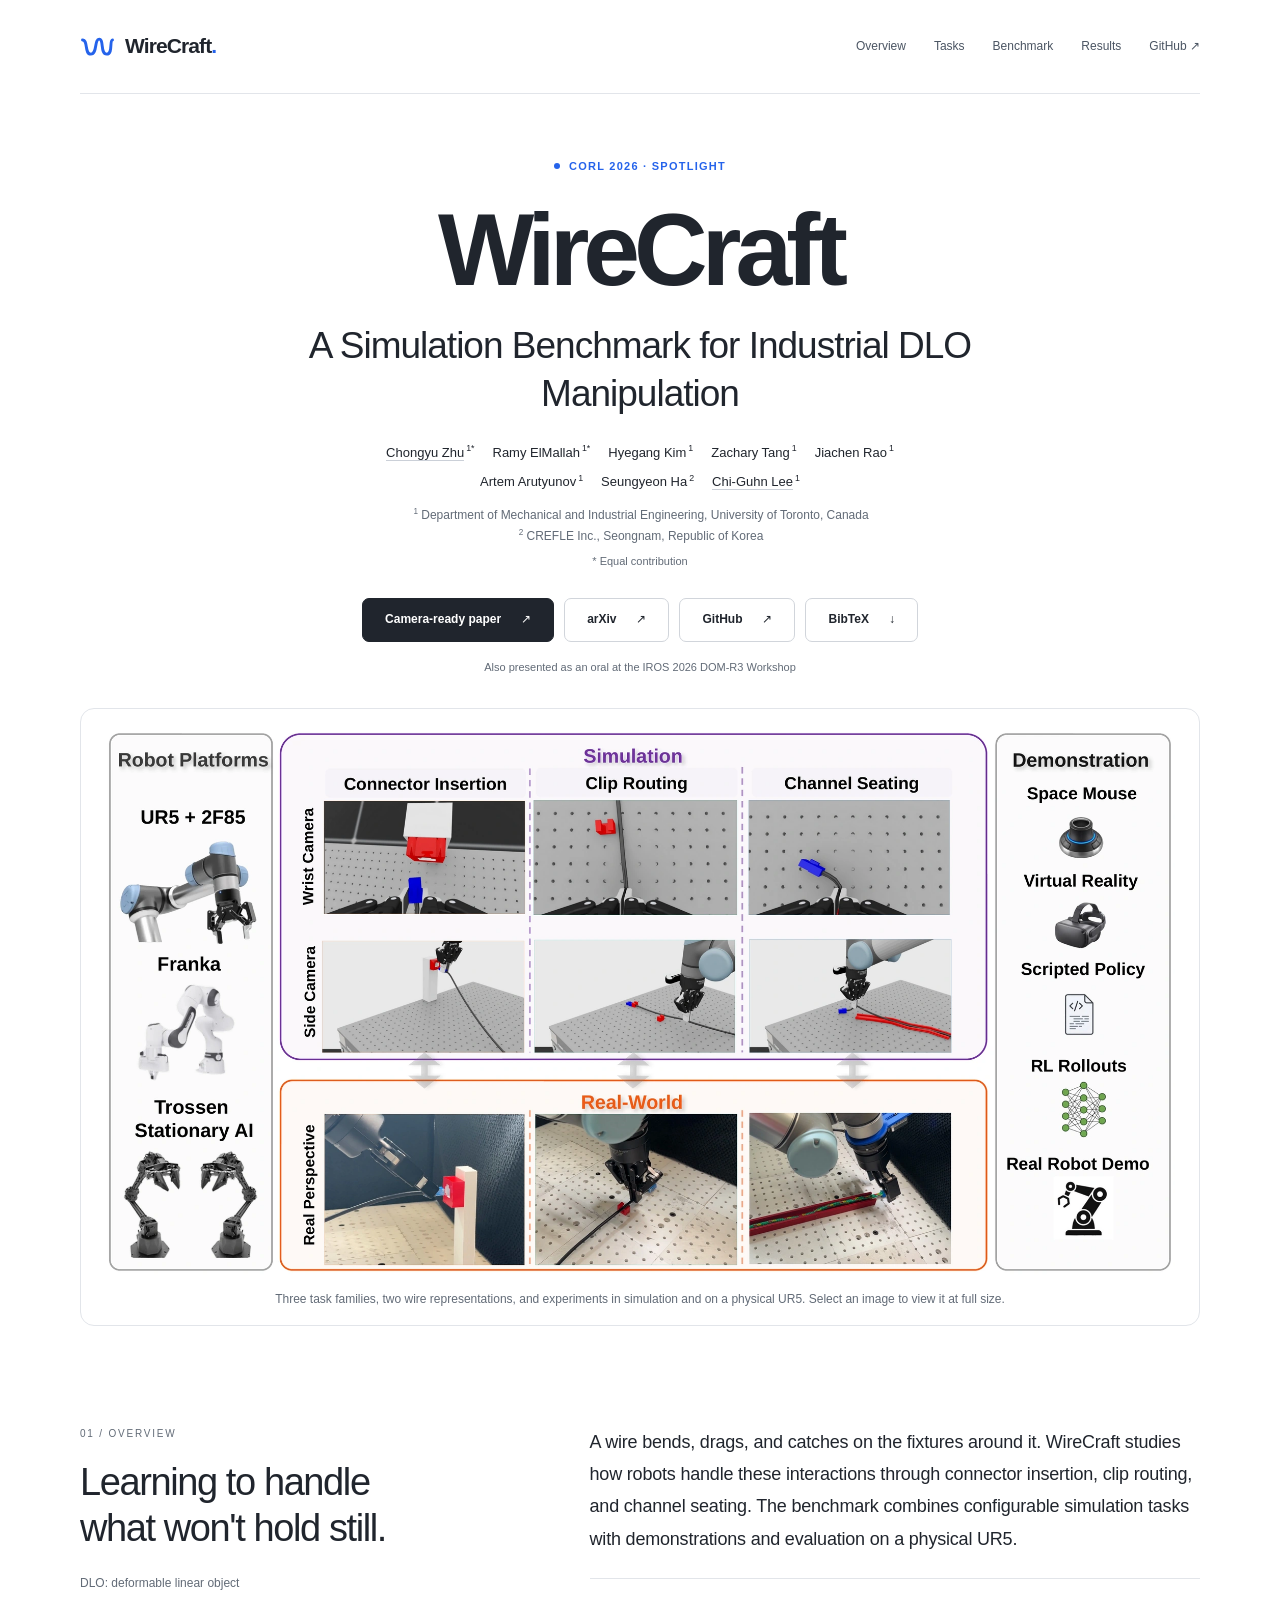
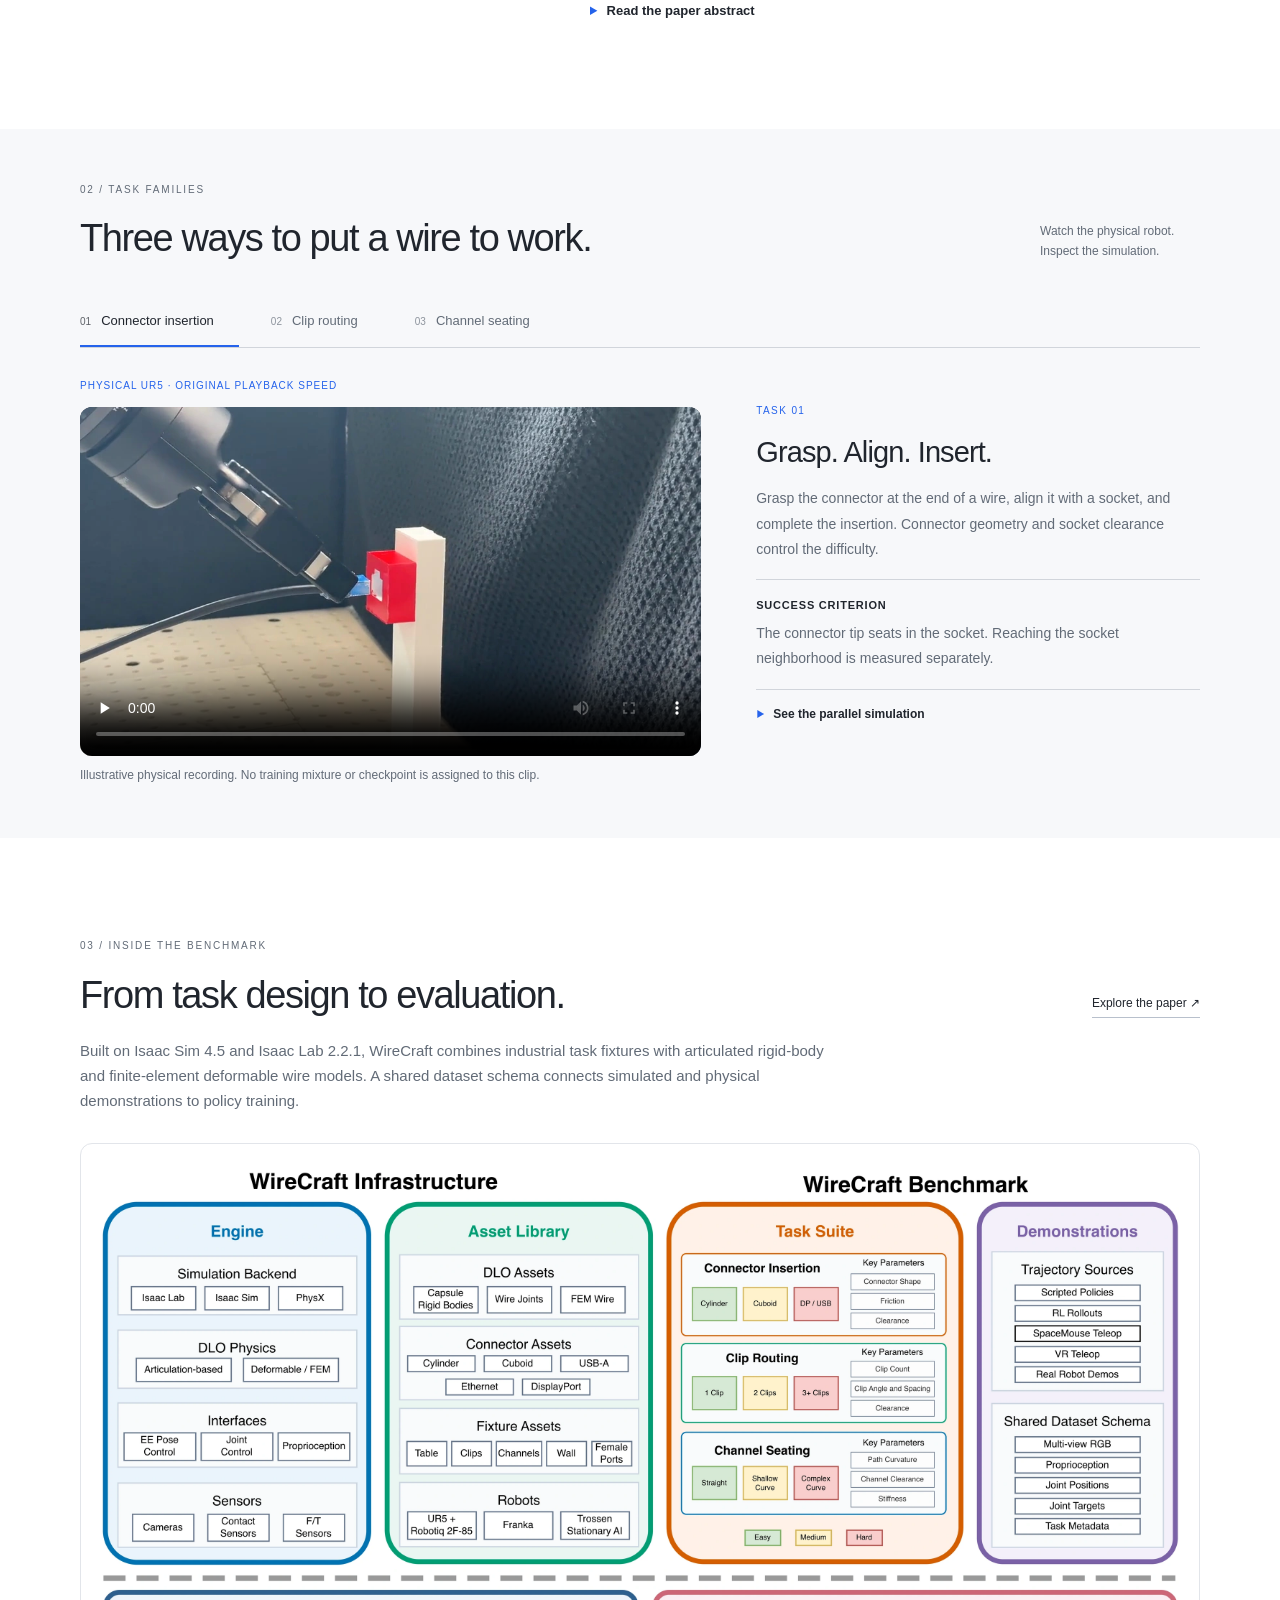
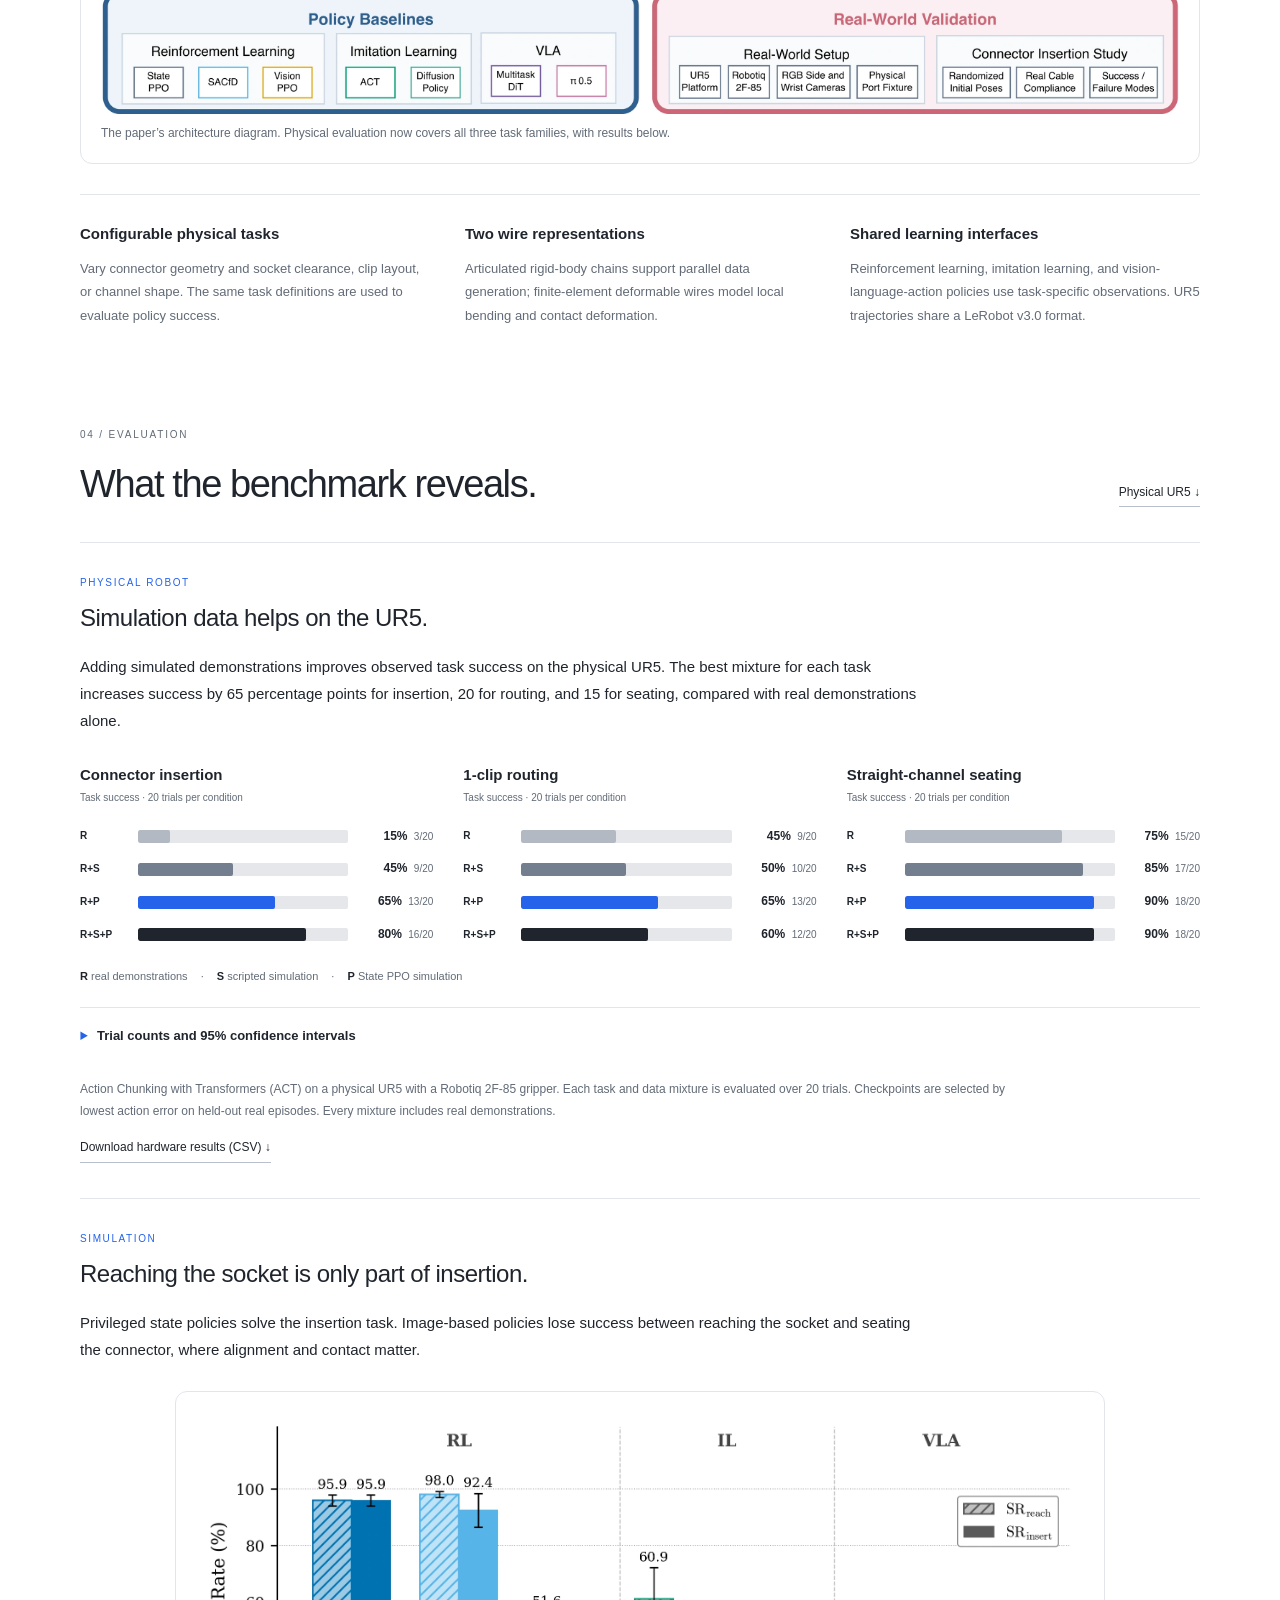
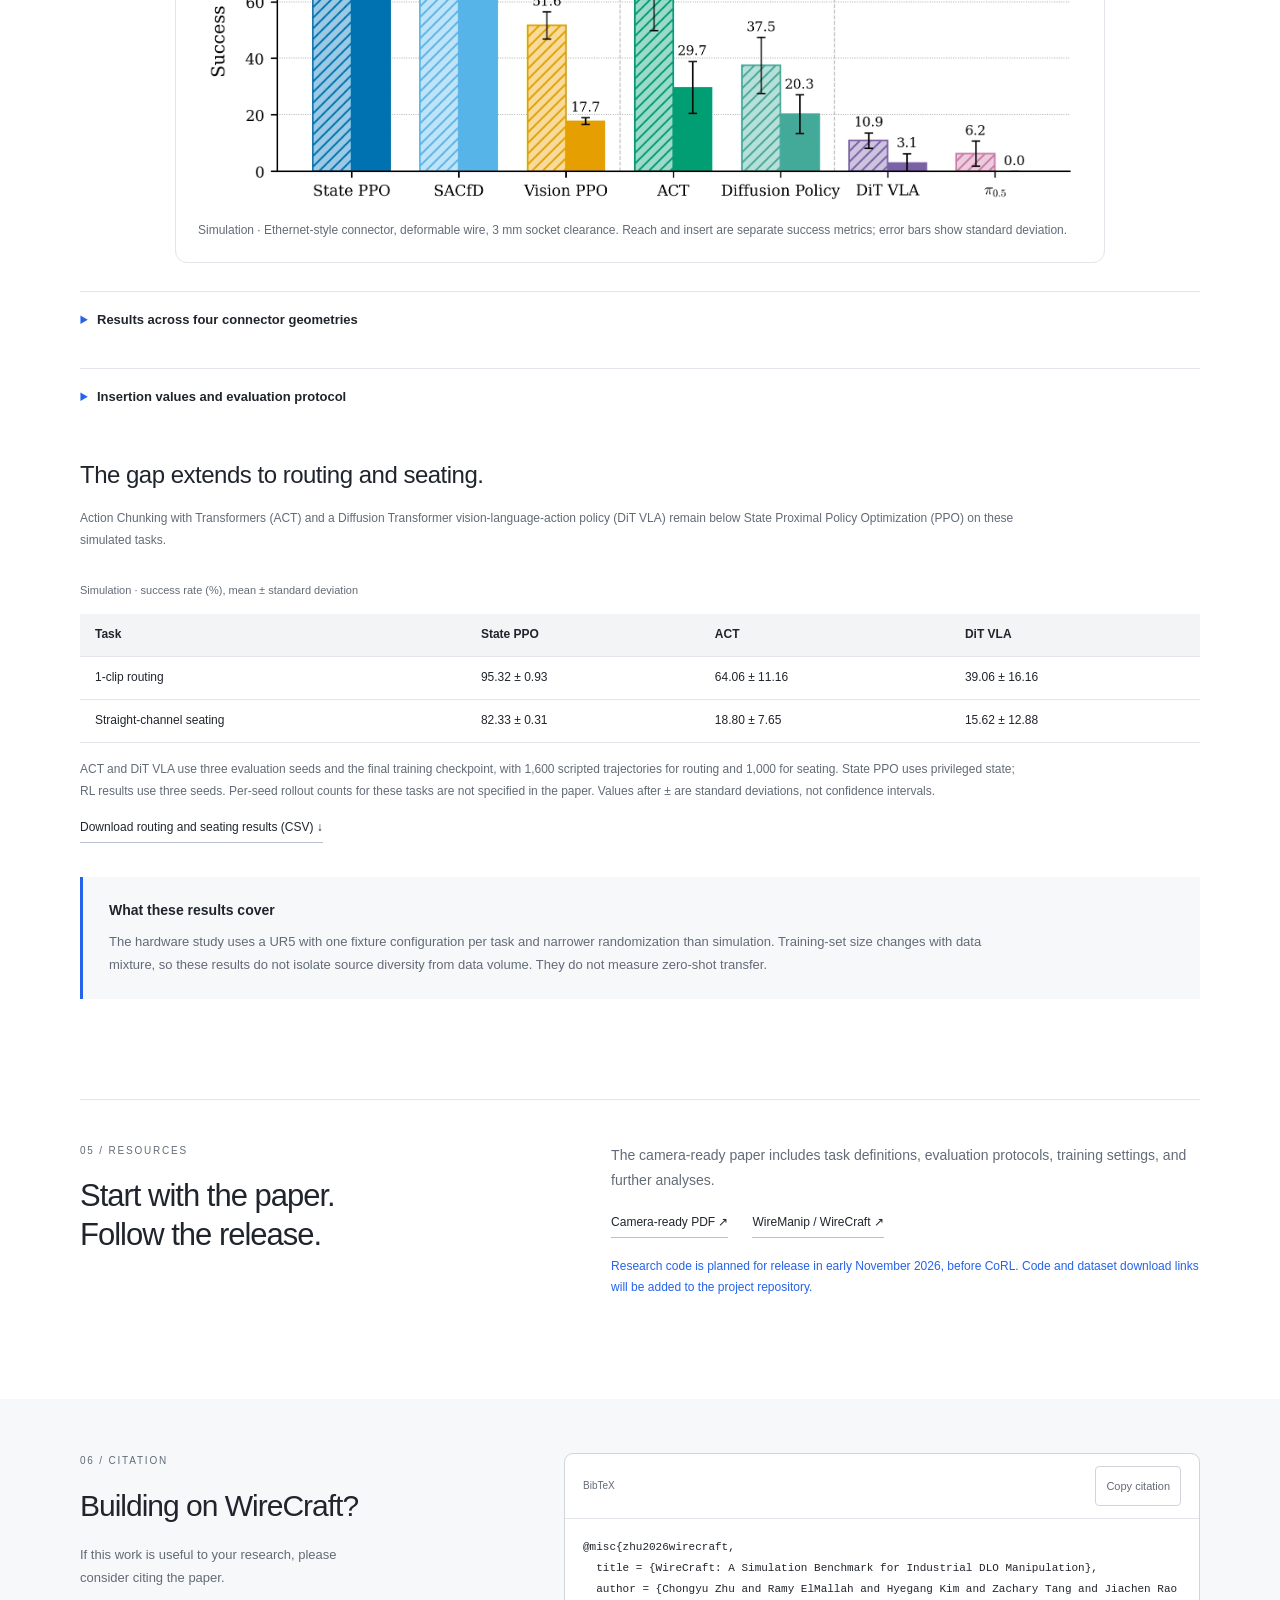
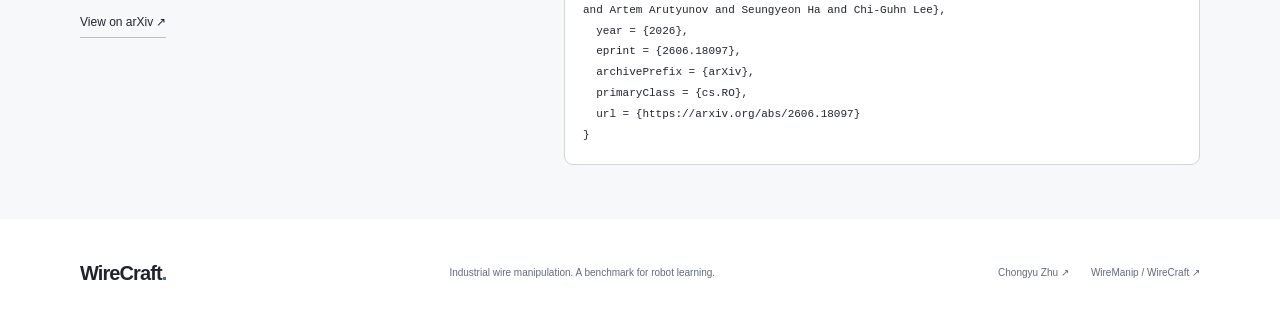
==== docs/index.html @ cd2f0454 "Publish WireCraft project page with white theme" ====
<!doctype html>
<html lang="en">
<head>
  <meta charset="utf-8">
  <meta name="viewport" content="width=device-width, initial-scale=1">
  <title>WireCraft: A Simulation Benchmark for Industrial DLO Manipulation</title>
  <meta name="description" content="A wire bends, drags, and catches on the fixtures around it. WireCraft studies how robots handle these interactions through connector insertion, clip routing, and channel seating. The benchmark combines configurable simulation tasks with demonstrations and evaluation on a physical UR5.">
  <meta name="theme-color" content="#ffffff">
  <meta property="og:type" content="website">
  <meta property="og:title" content="WireCraft: A Simulation Benchmark for Industrial DLO Manipulation">
  <meta property="og:description" content="Three industrial wire-manipulation tasks. A configurable simulation benchmark, with physical UR5 evaluation.">
  
  <link rel="icon" href="assets/favicon.svg" type="image/svg+xml">
  <link rel="stylesheet" href="styles.css">
  <script src="site.js" defer></script>
</head>
<body>
  <a class="skip-link" href="#main">Skip to content</a>
  <header class="header shell">
    <a class="wordmark" href="#top" aria-label="WireCraft, top of page"><svg viewBox="0 0 42 28" aria-hidden="true"><path d="M3 6c7 0 2 17 10 17S17 5 23 5s1 18 9 18 3-17 7-17"/></svg>WireCraft<span class="wordmark-dot">.</span></a>
    <nav aria-label="Main navigation"><a href="#overview">Overview</a><a href="#tasks">Tasks</a><a href="#benchmark">Benchmark</a><a href="#results">Results</a><a href="https://github.com/WireManip/WireCraft">GitHub ↗</a></nav>
  </header>
  <main id="main">
    <section class="hero shell" id="top" aria-labelledby="project-title">
      <p class="venue"><span aria-hidden="true"></span>CoRL 2026 · Spotlight</p>
      <h1 id="project-title">WireCraft</h1>
      <p class="subtitle">A Simulation Benchmark for Industrial DLO Manipulation</p>
      <p class="authors"><span><a href="https://chongyuzhu.com/">Chongyu Zhu</a><sup>1*</sup></span> <span>Ramy ElMallah<sup>1*</sup></span> <span>Hyegang Kim<sup>1</sup></span> <span>Zachary Tang<sup>1</sup></span> <span>Jiachen Rao<sup>1</sup></span> <span class="author-break" aria-hidden="true"></span> <span>Artem Arutyunov<sup>1</sup></span> <span>Seungyeon Ha<sup>2</sup></span> <span><a href="https://cglee.mie.utoronto.ca/">Chi-Guhn Lee</a><sup>1</sup></span></p>
      <div class="affiliations"><p><sup>1</sup> Department of Mechanical and Industrial Engineering, University of Toronto, Canada</p><p><sup>2</sup> CREFLE Inc., Seongnam, Republic of Korea</p><p class="contribution-note">* Equal contribution</p></div>
      <div class="hero-links"><a class="button primary" href="assets/paper/wirecraft-camera-ready.pdf">Camera-ready paper <span aria-hidden="true">↗</span></a><a class="button" href="https://arxiv.org/abs/2606.18097">arXiv <span aria-hidden="true">↗</span></a><a class="button" href="https://github.com/WireManip/WireCraft">GitHub <span aria-hidden="true">↗</span></a><a class="button" href="#citation">BibTeX <span aria-hidden="true">↓</span></a></div>
      <p class="secondary-venue">Also presented as an oral at the IROS 2026 DOM-R3 Workshop</p>
      <div class="hero-figure"><figure class="media"><a class="figure-link" href="assets/media/overview.webp" target="_blank" rel="noopener" aria-label="Open full-size image: WireCraft overview showing connector insertion, clip routing, and channel seating in simulation, with physical UR5 examples underneath."><img src="assets/media/overview.webp" alt="WireCraft overview showing connector insertion, clip routing, and channel seating in simulation, with physical UR5 examples underneath." loading="eager" fetchpriority="high" decoding="async"></a><figcaption>Three task families, two wire representations, and experiments in simulation and on a physical UR5. Select an image to view it at full size.</figcaption></figure></div>
    </section>
    <section class="overview shell section-space" id="overview" aria-labelledby="overview-title">
      <div class="section-heading"><p class="eyebrow">01 / Overview</p><h2 id="overview-title">Learning to handle<br> what won't hold still.</h2><p class="heading-note">DLO: deformable linear object</p></div>
      <div class="overview-copy"><p class="lead">A wire bends, drags, and catches on the fixtures around it. WireCraft studies how robots handle these interactions through connector insertion, clip routing, and channel seating. The benchmark combines configurable simulation tasks with demonstrations and evaluation on a physical UR5.</p><details class="abstract-details"><summary>Read the paper abstract</summary><p class="abstract">Deformable Linear Objects (DLOs), such as wires and cables, are central to industrial assembly. Unlike rigid objects, whose state is captured by a 6-DoF pose, DLOs have an infinite-dimensional configuration space and deform continuously under contact with grippers, fixtures, and the workspace, making them a demanding benchmark for general dexterous manipulation. Despite their importance, policy development and comparison remain difficult: existing benchmarks are often tied to specific hardware setups, lack modular and customizable task assets, or study generic deformable-object tasks without the fixtures relevant to real-world industrial wire manipulation. Few benchmarks align simulation, real-world data, and shared evaluation protocols. To bridge this gap, we introduce WireCraft, a simulation benchmark for industrial DLO manipulation with configurable difficulty and assets, spanning three task families: connector insertion, clip routing, and channel seating. It supports two complementary DLO physics models, articulated and deformable, and the released trajectories come from both simulation and a physical UR5. We benchmark reinforcement learning (RL), imitation learning (IL), and vision-language-action (VLA) policies under shared metrics. Privileged state-based RL solves a representative setting in each task family with over 82% success, confirming the tasks are well-posed. Image-based policies remain less successful across the evaluated tasks, with ACT and DiT VLA falling below privileged State PPO. On a physical UR5, supplementing real demonstrations with simulated data improves success by 15–65 percentage points in the best-performing mixture for each task. These results indicate that industrial DLO manipulation, though tractable under privileged state, remains an open challenge for current vision-based learning.</p></details></div>
    </section>
    <section class="tasks section-space" id="tasks" aria-labelledby="tasks-title">
      <div class="shell"><div class="section-heading horizontal"><div><p class="eyebrow">02 / Task families</p><h2 id="tasks-title">Three ways to put a wire to work.</h2></div><p class="section-aside">Watch the physical robot.<br> Inspect the simulation.</p></div>
      <div class="task-tabs" role="tablist" aria-label="Benchmark task families"><button type="button" role="tab" id="tab-insertion" aria-controls="panel-insertion" aria-selected="true" tabindex="0"><span>01</span>Connector insertion</button><button type="button" role="tab" id="tab-routing" aria-controls="panel-routing" aria-selected="false" tabindex="-1"><span>02</span>Clip routing</button><button type="button" role="tab" id="tab-seating" aria-controls="panel-seating" aria-selected="false" tabindex="-1"><span>03</span>Channel seating</button></div>
      <div class="task-panels"><div class="task-panel" id="panel-insertion" role="tabpanel" aria-labelledby="tab-insertion" tabindex="0"><div class="task-demo"><p class="media-tag">Physical UR5 · original playback speed</p><figure class="media"><video controls playsinline preload="none" poster="assets/media/real-insertion-poster.webp" aria-label="A UR5 grasps a wire-attached connector and moves it into a socket on a physical task board."><source src="assets/media/real-insertion.mp4" type="video/mp4"><a href="assets/media/real-insertion.mp4">Download this video</a>.</video><figcaption>Illustrative physical recording. No training mixture or checkpoint is assigned to this clip.</figcaption></figure></div><div class="task-copy"><p class="task-number">TASK 01</p><h3>Grasp. Align. Insert.</h3><p>Grasp the connector at the end of a wire, align it with a socket, and complete the insertion. Connector geometry and socket clearance control the difficulty.</p><p class="task-criterion"><strong>Success criterion</strong>The connector tip seats in the socket. Reaching the socket neighborhood is measured separately.</p><details class="simulation-example"><summary>See the parallel simulation</summary><figure class="media"><video controls playsinline preload="none" poster="assets/media/sim-insertion-poster.webp" aria-label="Parallel simulated environments for connector insertion."><source src="assets/media/sim-insertion.mp4" type="video/mp4"><a href="assets/media/sim-insertion.mp4">Download this video</a>.</video><figcaption>Parallel simulation overview. This is a separate recording from the physical example.</figcaption></figure></details></div></div><div class="task-panel" id="panel-routing" role="tabpanel" aria-labelledby="tab-routing" tabindex="0" hidden><div class="task-demo"><p class="media-tag">Physical UR5 · original playback speed</p><figure class="media"><video controls playsinline preload="none" poster="assets/media/real-routing-poster.webp" aria-label="A physical UR5 grasps and routes a wire into a single clip mounted on a task board."><source src="assets/media/real-routing.mp4" type="video/mp4"><a href="assets/media/real-routing.mp4">Download this video</a>.</video><figcaption>Illustrative physical recording. No training mixture or checkpoint is assigned to this clip.</figcaption></figure></div><div class="task-copy"><p class="task-number">TASK 02</p><h3>Guide the wire through the clip.</h3><p>Route a flexible wire through one or more clips. The benchmark varies the number of clips and their placement; the hardware evaluation uses one clip.</p><p class="task-criterion"><strong>Success criterion</strong>The wire is seated in the target clip or clips.</p><details class="simulation-example"><summary>See the parallel simulation</summary><figure class="media"><video controls playsinline preload="none" poster="assets/media/sim-routing-poster.webp" aria-label="Parallel simulated environments for clip routing."><source src="assets/media/sim-routing.mp4" type="video/mp4"><a href="assets/media/sim-routing.mp4">Download this video</a>.</video><figcaption>Parallel simulation overview. This is a separate recording from the physical example.</figcaption></figure></details></div></div><div class="task-panel" id="panel-seating" role="tabpanel" aria-labelledby="tab-seating" tabindex="0" hidden><div class="task-demo"><p class="media-tag">Physical UR5 · original playback speed</p><figure class="media"><video controls playsinline preload="none" poster="assets/media/real-seating-poster.webp" aria-label="A physical UR5 picks up a green cord and seats it along a straight channel."><source src="assets/media/real-seating.mp4" type="video/mp4"><a href="assets/media/real-seating.mp4">Download this video</a>.</video><figcaption>Illustrative physical recording. No training mixture or checkpoint is assigned to this clip.</figcaption></figure></div><div class="task-copy"><p class="task-number">TASK 03</p><h3>Make the wire follow the channel.</h3><p>Lay a wire inside a channel along its length. Straight and curved channels test shape control; the hardware evaluation uses a straight channel.</p><p class="task-criterion"><strong>Success criterion</strong>More than 80% of the wire length lies inside the channel.</p><details class="simulation-example"><summary>See the parallel simulation</summary><figure class="media"><video controls playsinline preload="none" poster="assets/media/sim-seating-poster.webp" aria-label="Parallel simulated environments for channel seating."><source src="assets/media/sim-seating.mp4" type="video/mp4"><a href="assets/media/sim-seating.mp4">Download this video</a>.</video><figcaption>Parallel simulation overview. This is a separate recording from the physical example.</figcaption></figure></details></div></div></div></div>
    </section>
    <section class="benchmark shell section-space" id="benchmark" aria-labelledby="benchmark-title">
      <div class="section-heading horizontal"><div><p class="eyebrow">03 / Inside the benchmark</p><h2 id="benchmark-title">From task design to evaluation.</h2></div><a class="text-link" href="assets/paper/wirecraft-camera-ready.pdf">Explore the paper <span aria-hidden="true">↗</span></a></div>
      <p class="section-description">Built on Isaac Sim 4.5 and Isaac Lab 2.2.1, WireCraft combines industrial task fixtures with articulated rigid-body and finite-element deformable wire models. A shared dataset schema connects simulated and physical demonstrations to policy training.</p>
      <figure class="media"><a class="figure-link" href="assets/media/benchmark.webp" target="_blank" rel="noopener" aria-label="Open full-size image: WireCraft architecture: simulation engine, industrial wire and fixture assets, task generation, demonstration sources, learning policies, and physical robot evaluation."><img src="assets/media/benchmark.webp" alt="WireCraft architecture: simulation engine, industrial wire and fixture assets, task generation, demonstration sources, learning policies, and physical robot evaluation." loading="lazy" decoding="async"></a><figcaption>The paper’s architecture diagram. Physical evaluation now covers all three task families, with results below.</figcaption></figure>
      <div class="method-points"><div><h3>Configurable physical tasks</h3><p>Vary connector geometry and socket clearance, clip layout, or channel shape. The same task definitions are used to evaluate policy success.</p></div><div><h3>Two wire representations</h3><p>Articulated rigid-body chains support parallel data generation; finite-element deformable wires model local bending and contact deformation.</p></div><div><h3>Shared learning interfaces</h3><p>Reinforcement learning, imitation learning, and vision-language-action policies use task-specific observations. UR5 trajectories share a LeRobot v3.0 format.</p></div></div>
    </section>
    <section class="results shell section-space" id="results" aria-labelledby="results-title">
      <div class="section-heading horizontal"><div><p class="eyebrow">04 / Evaluation</p><h2 id="results-title">What the benchmark reveals.</h2></div><a class="text-link" href="#physical-results">Physical UR5 ↓</a></div>
      <article class="result-block" id="physical-results">
        <div class="result-heading"><p class="result-label">Physical robot</p><h3>Simulation data helps on the UR5.</h3></div>
        <p class="results-summary">Adding simulated demonstrations improves observed task success on the physical UR5. The best mixture for each task increases success by 65 percentage points for insertion, 20 for routing, and 15 for seating, compared with real demonstrations alone.</p>
        <div class="hardware-charts"><div class="result-chart"><h4>Connector insertion</h4><p class="chart-subtitle">Task success · 20 trials per condition</p><div class="bar-row mixture-0"><span class="bar-label">R</span><span class="bar-track" aria-hidden="true"><span style="width:15%"></span></span><span class="bar-value">15% <small>3/20</small></span></div><div class="bar-row mixture-1"><span class="bar-label">R+S</span><span class="bar-track" aria-hidden="true"><span style="width:45%"></span></span><span class="bar-value">45% <small>9/20</small></span></div><div class="bar-row mixture-2"><span class="bar-label">R+P</span><span class="bar-track" aria-hidden="true"><span style="width:65%"></span></span><span class="bar-value">65% <small>13/20</small></span></div><div class="bar-row mixture-3"><span class="bar-label">R+S+P</span><span class="bar-track" aria-hidden="true"><span style="width:80%"></span></span><span class="bar-value">80% <small>16/20</small></span></div></div><div class="result-chart"><h4>1-clip routing</h4><p class="chart-subtitle">Task success · 20 trials per condition</p><div class="bar-row mixture-0"><span class="bar-label">R</span><span class="bar-track" aria-hidden="true"><span style="width:45%"></span></span><span class="bar-value">45% <small>9/20</small></span></div><div class="bar-row mixture-1"><span class="bar-label">R+S</span><span class="bar-track" aria-hidden="true"><span style="width:50%"></span></span><span class="bar-value">50% <small>10/20</small></span></div><div class="bar-row mixture-2"><span class="bar-label">R+P</span><span class="bar-track" aria-hidden="true"><span style="width:65%"></span></span><span class="bar-value">65% <small>13/20</small></span></div><div class="bar-row mixture-3"><span class="bar-label">R+S+P</span><span class="bar-track" aria-hidden="true"><span style="width:60%"></span></span><span class="bar-value">60% <small>12/20</small></span></div></div><div class="result-chart"><h4>Straight-channel seating</h4><p class="chart-subtitle">Task success · 20 trials per condition</p><div class="bar-row mixture-0"><span class="bar-label">R</span><span class="bar-track" aria-hidden="true"><span style="width:75%"></span></span><span class="bar-value">75% <small>15/20</small></span></div><div class="bar-row mixture-1"><span class="bar-label">R+S</span><span class="bar-track" aria-hidden="true"><span style="width:85%"></span></span><span class="bar-value">85% <small>17/20</small></span></div><div class="bar-row mixture-2"><span class="bar-label">R+P</span><span class="bar-track" aria-hidden="true"><span style="width:90%"></span></span><span class="bar-value">90% <small>18/20</small></span></div><div class="bar-row mixture-3"><span class="bar-label">R+S+P</span><span class="bar-track" aria-hidden="true"><span style="width:90%"></span></span><span class="bar-value">90% <small>18/20</small></span></div></div></div><p class="data-key"><strong>R</strong> real demonstrations <span>·</span> <strong>S</strong> scripted simulation <span>·</span> <strong>P</strong> State PPO simulation</p><details class="result-details"><summary>Trial counts and 95% confidence intervals</summary><p>Wilson binomial intervals, calculated from the reported successes and trials. Each condition has 20 hardware trials; these intervals describe sampling uncertainty, not a paired significance test.</p><div class="results-table-wrap" role="region" aria-label="Physical UR5 · ACT task success" tabindex="0"><table class="results-table"><caption>Physical UR5 · ACT task success</caption><thead><tr><th scope="col">Physical task</th><th scope="col">Training data</th><th scope="col">Successes / trials</th><th scope="col">Success rate</th><th scope="col">95% Wilson interval</th></tr></thead><tbody><tr><th scope="row">Connector insertion</th><td>R</td><td>3/20</td><td>15%</td><td>5.2–36.0%</td></tr><tr><th scope="row">Connector insertion</th><td>R+S</td><td>9/20</td><td>45%</td><td>25.8–65.8%</td></tr><tr><th scope="row">Connector insertion</th><td>R+P</td><td>13/20</td><td>65%</td><td>43.3–81.9%</td></tr><tr><th scope="row">Connector insertion</th><td>R+S+P</td><td>16/20</td><td>80%</td><td>58.4–91.9%</td></tr><tr><th scope="row">1-clip routing</th><td>R</td><td>9/20</td><td>45%</td><td>25.8–65.8%</td></tr><tr><th scope="row">1-clip routing</th><td>R+S</td><td>10/20</td><td>50%</td><td>29.9–70.1%</td></tr><tr><th scope="row">1-clip routing</th><td>R+P</td><td>13/20</td><td>65%</td><td>43.3–81.9%</td></tr><tr><th scope="row">1-clip routing</th><td>R+S+P</td><td>12/20</td><td>60%</td><td>38.7–78.1%</td></tr><tr><th scope="row">Straight-channel seating</th><td>R</td><td>15/20</td><td>75%</td><td>53.1–88.8%</td></tr><tr><th scope="row">Straight-channel seating</th><td>R+S</td><td>17/20</td><td>85%</td><td>64.0–94.8%</td></tr><tr><th scope="row">Straight-channel seating</th><td>R+P</td><td>18/20</td><td>90%</td><td>69.9–97.2%</td></tr><tr><th scope="row">Straight-channel seating</th><td>R+S+P</td><td>18/20</td><td>90%</td><td>69.9–97.2%</td></tr></tbody></table></div></details>
        <p class="result-note">Action Chunking with Transformers (ACT) on a physical UR5 with a Robotiq 2F-85 gripper. Each task and data mixture is evaluated over 20 trials. Checkpoints are selected by lowest action error on held-out real episodes. Every mixture includes real demonstrations.</p>
        <a class="text-link download-link" href="assets/data/real-robot-success.csv" download>Download hardware results (CSV) ↓</a>
      </article>
      <article class="result-block" id="simulation-results">
        <div class="result-heading"><p class="result-label">Simulation</p><h3>Reaching the socket is only part of insertion.</h3></div>
        <p class="results-summary">Privileged state policies solve the insertion task. Image-based policies lose success between reaching the socket and seating the connector, where alignment and contact matter.</p>
        <div class="insertion-figure"><figure class="media"><a class="figure-link" href="assets/media/insertion-results.webp" target="_blank" rel="noopener" aria-label="Open full-size image: Simulated Ethernet-style insertion: privileged State PPO and SACfD exceed 92% insertion success; all image-based policies have a gap between reaching the socket and completing insertion."><img src="assets/media/insertion-results.webp" alt="Simulated Ethernet-style insertion: privileged State PPO and SACfD exceed 92% insertion success; all image-based policies have a gap between reaching the socket and completing insertion." loading="lazy" decoding="async"></a><figcaption>Simulation · Ethernet-style connector, deformable wire, 3 mm socket clearance. Reach and insert are separate success metrics; error bars show standard deviation.</figcaption></figure></div>
        <details class="result-details"><summary>Results across four connector geometries</summary><div class="results-table-wrap" role="region" aria-label="Simulation · 3 mm clearance · mean ± standard deviation across three seeds" tabindex="0"><table class="results-table"><caption>Simulation · 3 mm clearance · mean ± standard deviation across three seeds</caption><thead><tr><th scope="col">Connector</th><th scope="col">Policy</th><th scope="col">Reach (%)</th><th scope="col">Insert (%)</th></tr></thead><tbody><tr><th scope="row">Cylinder</th><td>State PPO</td><td>95.00 ± 1.25</td><td>93.75 ± 1.25</td></tr><tr><th scope="row">Cylinder</th><td>SACfD</td><td>97.27 ± 1.06</td><td>85.55 ± 8.68</td></tr><tr><th scope="row">Cylinder</th><td>Vision PPO</td><td>68.07 ± 6.02</td><td>41.49 ± 1.32</td></tr><tr><th scope="row">Cuboid</th><td>State PPO</td><td>97.08 ± 1.44</td><td>95.00 ± 3.75</td></tr><tr><th scope="row">Cuboid</th><td>SACfD</td><td>96.70 ± 1.06</td><td>93.06 ± 6.46</td></tr><tr><th scope="row">Cuboid</th><td>Vision PPO</td><td>41.67 ± 4.73</td><td>6.25 ± 3.31</td></tr><tr><th scope="row">Ethernet-style</th><td>State PPO</td><td>95.86 ± 1.93</td><td>95.86 ± 1.93</td></tr><tr><th scope="row">Ethernet-style</th><td>SACfD</td><td>98.05 ± 1.05</td><td>92.40 ± 5.91</td></tr><tr><th scope="row">Ethernet-style</th><td>Vision PPO</td><td>51.63 ± 4.82</td><td>17.74 ± 1.21</td></tr><tr><th scope="row">DisplayPort</th><td>State PPO</td><td>95.00 ± 1.25</td><td>92.92 ± 3.15</td></tr><tr><th scope="row">DisplayPort</th><td>SACfD</td><td>95.62 ± 10.58</td><td>77.43 ± 6.17</td></tr><tr><th scope="row">DisplayPort</th><td>Vision PPO</td><td>34.01 ± 5.73</td><td>3.32 ± 1.45</td></tr></tbody></table></div></details><details class="result-details"><summary>Insertion values and evaluation protocol</summary><div class="results-table-wrap" role="region" aria-label="Simulation · Ethernet-style connector · 3 mm clearance" tabindex="0"><table class="results-table"><caption>Simulation · Ethernet-style connector · 3 mm clearance</caption><thead><tr><th scope="col">Policy</th><th scope="col">Reach (%)</th><th scope="col">Insert (%)</th></tr></thead><tbody><tr><th scope="row">State PPO</th><td>95.86 ± 1.93</td><td>95.86 ± 1.93</td></tr><tr><th scope="row">SACfD</th><td>98.05 ± 1.05</td><td>92.40 ± 5.91</td></tr><tr><th scope="row">Vision PPO</th><td>51.63 ± 4.82</td><td>17.74 ± 1.21</td></tr><tr><th scope="row">ACT</th><td>60.94 ± 11.16</td><td>29.69 ± 9.24</td></tr><tr><th scope="row">Diffusion Policy</th><td>37.50 ± 9.88</td><td>20.31 ± 6.81</td></tr><tr><th scope="row">DiT VLA</th><td>10.94 ± 2.71</td><td>3.13 ± 3.13</td></tr><tr><th scope="row">π0.5</th><td>6.25 ± 4.42</td><td>0.00 ± 0.00</td></tr></tbody></table></div><p>Reach: the held connector comes within 2 cm of the socket. Insert: the connector tip seats in the socket. RL uses three seeds. Insertion imitation-learning and VLA baselines use four evaluation seeds × 16 rollouts per checkpoint; results are the best observed among three reach-selected checkpoints, selected on evaluation rollouts. Their training budgets differ. All ± values are standard deviations.</p></details>
        <div class="cross-task"><h3>The gap extends to routing and seating.</h3><p class="result-note">Action Chunking with Transformers (ACT) and a Diffusion Transformer vision-language-action policy (DiT VLA) remain below State Proximal Policy Optimization (PPO) on these simulated tasks.</p><div class="results-table-wrap" role="region" aria-label="Simulation · success rate (%), mean ± standard deviation" tabindex="0"><table class="results-table"><caption>Simulation · success rate (%), mean ± standard deviation</caption><thead><tr><th scope="col">Task</th><th scope="col">State PPO</th><th scope="col">ACT</th><th scope="col">DiT VLA</th></tr></thead><tbody><tr><th scope="row">1-clip routing</th><td>95.32 ± 0.93</td><td>64.06 ± 11.16</td><td>39.06 ± 16.16</td></tr><tr><th scope="row">Straight-channel seating</th><td>82.33 ± 0.31</td><td>18.80 ± 7.65</td><td>15.62 ± 12.88</td></tr></tbody></table></div><p class="result-note">ACT and DiT VLA use three evaluation seeds and the final training checkpoint, with 1,600 scripted trajectories for routing and 1,000 for seating. State PPO uses privileged state; RL results use three seeds. Per-seed rollout counts for these tasks are not specified in the paper. Values after ± are standard deviations, not confidence intervals.</p><a class="text-link download-link" href="assets/data/simulation-cross-task.csv" download>Download routing and seating results (CSV) ↓</a></div>
      </article>
      <aside class="scope-note"><h3>What these results cover</h3><p>The hardware study uses a UR5 with one fixture configuration per task and narrower randomization than simulation. Training-set size changes with data mixture, so these results do not isolate source diversity from data volume. They do not measure zero-shot transfer.</p></aside>
    </section>
    <section class="release-section shell section-space" id="resources" aria-labelledby="resources-title">
      <div><p class="eyebrow">05 / Resources</p><h2 id="resources-title">Start with the paper.<br>Follow the release.</h2></div>
      <div class="release-copy"><p>The camera-ready paper includes task definitions, evaluation protocols, training settings, and further analyses.</p><div class="resource-links"><a class="text-link" href="assets/paper/wirecraft-camera-ready.pdf">Camera-ready PDF ↗</a><a class="text-link" href="https://github.com/WireManip/WireCraft">WireManip / WireCraft ↗</a></div><p class="release-status">Research code is planned for release in early November 2026, before CoRL. Code and dataset download links will be added to the project repository.</p></div>
    </section>
    <section class="citation-section section-space" id="citation" aria-labelledby="citation-title"><div class="shell citation-grid">
      <div><p class="eyebrow">06 / Citation</p><h2 id="citation-title">Building on WireCraft?</h2><p>If this work is useful to your research, please consider citing the paper.</p><a class="text-link" href="https://arxiv.org/abs/2606.18097">View on arXiv <span aria-hidden="true">↗</span></a></div>
      <div class="citation-box"><div class="citation-bar"><span>BibTeX</span><button type="button" id="copy-citation">Copy citation</button><span id="copy-status" class="sr-only" role="status" aria-live="polite"></span></div><pre><code id="bibtex">@misc{zhu2026wirecraft,
  title = {WireCraft: A Simulation Benchmark for Industrial DLO Manipulation},
  author = {Chongyu Zhu and Ramy ElMallah and Hyegang Kim and Zachary Tang and Jiachen Rao and Artem Arutyunov and Seungyeon Ha and Chi-Guhn Lee},
  year = {2026},
  eprint = {2606.18097},
  archivePrefix = {arXiv},
  primaryClass = {cs.RO},
  url = {https://arxiv.org/abs/2606.18097}
}</code></pre></div>
    </div></section>
  </main>
  <footer class="footer shell"><a class="wordmark" href="#top">WireCraft<span class="wordmark-dot">.</span></a><p>Industrial wire manipulation. A benchmark for robot learning.</p><div><a href="https://chongyuzhu.com/">Chongyu Zhu ↗</a><a href="https://github.com/WireManip/WireCraft">WireManip / WireCraft ↗</a></div></footer>
  <noscript><style>.task-tabs{display:none}.task-panel[hidden]{display:grid;margin-top:24px}#copy-citation{display:none}</style></noscript>
</body>
</html>
---- docs/styles.css ----
:root{--paper:#ffffff;--ink:#20252d;--muted:#626b77;--line:#e2e5ea;--accent:#2563eb;--accent-soft:#eff6ff;--dark:#1f2937;--white:#fff;--radius:18px;font-family:-apple-system,BlinkMacSystemFont,"Segoe UI",Arial,sans-serif;color:var(--ink);background:var(--paper);font-synthesis:none;text-rendering:optimizeLegibility}
*{box-sizing:border-box}html{scroll-behavior:smooth;scroll-padding-top:28px}body{margin:0;line-height:1.65;font-size:16px}a{color:inherit;text-decoration:none;text-underline-offset:4px}a:hover{text-decoration:underline}button{font:inherit;color:inherit}button,a{-webkit-tap-highlight-color:transparent}button:focus-visible,a:focus-visible{outline:3px solid #2563eb;outline-offset:5px}img,video,svg{display:block;max-width:100%}p,h1,h2,h3,figure,pre{margin:0}button{cursor:pointer}.shell{width:min(1120px,calc(100% - 80px));margin-inline:auto}.skip-link{position:absolute;top:-70px;left:20px;padding:10px;background:white;z-index:10}.skip-link:focus{top:10px}.preview-banner{text-align:center;background:#f3f4f6;color:#4b5563;padding:7px 16px;font-size:10px;letter-spacing:1.3px;text-transform:uppercase}.preview-banner span{opacity:.65;padding:0 10px}.header{height:94px;display:flex;justify-content:space-between;align-items:center;border-bottom:1px solid var(--line);gap:25px}.wordmark{display:flex;align-items:center;font-size:21px;font-weight:720;letter-spacing:-.9px}.wordmark svg{width:35px;margin-right:10px;fill:none;stroke:var(--accent);stroke-width:3.5;stroke-linecap:round}.wordmark-dot{color:var(--accent)}.header nav{display:flex;align-items:center;gap:28px;font-size:12px;color:#4b5563}.header nav a{padding-block:10px}.hero{padding-top:57px;text-align:center}.venue{display:inline-flex;align-items:center;gap:9px;font-size:11px;font-weight:650;letter-spacing:1.25px;text-transform:uppercase;color:var(--accent)}.venue>span{width:6px;height:6px;border-radius:50%;background:currentColor}.hero h1{font-size:clamp(66px,9vw,102px);font-weight:680;letter-spacing:-6px;line-height:1.09;margin-top:18px}.subtitle{font-size:clamp(24px,3.1vw,37px);line-height:1.3;letter-spacing:-1px;max-width:770px;margin:15px auto 24px;font-weight:400}.authors{display:flex;justify-content:center;flex-wrap:wrap;column-gap:18px;row-gap:4px;max-width:860px;margin:auto;font-size:13px}.authors a{border-bottom:1px solid #cbd0d8}.affiliations{font-size:12px;color:var(--muted);margin-top:10px}.affiliations.template-note{font-size:10px;color:#6b7280}.hero-links{display:flex;gap:10px;justify-content:center;flex-wrap:wrap;margin-top:26px}.button{display:inline-flex;align-items:center;justify-content:center;gap:20px;min-height:44px;padding:10px 22px;border:1px solid #d1d5db;border-radius:7px;font-size:12px;font-weight:570;background:transparent}.button:hover{background:#f3f4f6; text-decoration:none}.button.primary{background:var(--ink);color:var(--white);border-color:var(--ink)}.button.primary:hover{background:#374151}.secondary-venue{font-size:10px;color:var(--muted);margin:16px 0 32px}.hero-figure>figcaption{font-size:12px;color:var(--muted);margin-top:14px}.media{margin:0}.media img,.media video{width:100%;border-radius:12px;height:auto}.media video{background:var(--dark)}.media figcaption{font-size:12px;line-height:1.6;color:var(--muted);margin-top:10px}.hero-figure .media video,.hero-figure .media img{max-height:630px;object-fit:contain}.media-placeholder{position:relative;border-radius:var(--radius);overflow:hidden;border:1px solid var(--line);background:#f3f4f6;min-width:0}.hero-placeholder{background:var(--dark);border:0;color:#f9fafb;min-height:340px;display:grid;align-items:center}.placeholder-art{width:100%;height:100%;position:absolute;inset:0;opacity:.9}.hero-placeholder .placeholder-art{opacity:.75}.placeholder-caption{position:relative;z-index:1;display:flex;align-items:center;gap:17px;text-align:left;padding:28px 34px;align-self:end;background:linear-gradient(0deg,#1f2937e8,transparent)}.placeholder-caption .play-symbol{border:1px solid #d1d5db7a;border-radius:50%;width:42px;height:42px;display:grid;place-items:center;font-size:14px;color:#93c5fd;flex-shrink:0}.placeholder-caption strong{display:block;font-size:13px;font-weight:550;letter-spacing:.15px}.placeholder-caption small{display:block;font-size:10px;color:#d1d5db;margin-top:4px}.schematic-label{position:absolute;left:26px;top:23px;font-size:9px;text-transform:uppercase;letter-spacing:1.7px;color:inherit;opacity:.75}.schematic-index{position:absolute;right:26px;top:23px;font-size:10px;letter-spacing:1px;opacity:.55}.section-space{margin-top:100px}.section-heading h2{font-size:clamp(28px,3.1vw,38px);font-weight:530;letter-spacing:-1.4px;line-height:1.2}.eyebrow{font-size:10px;text-transform:uppercase;letter-spacing:1.8px;color:var(--muted);margin-bottom:18px}.overview{display:grid;grid-template-columns:.95fr 1.35fr;gap:80px}.lead{font-size:18px;line-height:1.8;letter-spacing:-.2px}.overview-copy .abstract{font-size:14px;color:var(--muted);margin-top:22px;white-space:pre-line}.abstract-slot{font-size:12px;color:var(--muted);border-left:2px solid #cbd5e1;padding-left:14px;margin-top:25px}.abstract-slot strong{display:block;font-size:11px;margin-bottom:3px;font-weight:600}.horizontal{display:flex;align-items:end;justify-content:space-between;gap:30px}.section-aside{font-size:12px;color:var(--muted);min-width:160px}.tasks{padding:53px 0;background:#f7f8fa}.task-tabs{display:flex;margin-top:35px;gap:7px;border-bottom:1px solid #d1d5db}.task-tabs button{background:none;border:0;border-bottom:2px solid transparent;padding:13px 25px 14px 0;margin-right:25px;text-align:left;font-size:13px;font-weight:500;min-height:48px;color:var(--muted)}.task-tabs button span{font-size:10px;margin-right:10px;opacity:.7}.task-tabs button[aria-selected=true]{border-color:var(--accent);color:var(--ink)}.task-panel{display:grid;grid-template-columns:1.45fr 1fr;gap:55px;padding-top:30px;align-items:center}.task-panel[hidden]{display:none}.task-visual{min-height:270px;background:#eef0f3;border:1px solid #d1d5db;border-radius:12px;overflow:hidden;position:relative}.task-visual .placeholder-art{height:270px;position:relative}.task-visual .schematic-label{top:auto;bottom:18px;left:20px;font-size:8px}.task-copy .task-number{font-size:10px;letter-spacing:1.4px;color:var(--accent);margin-bottom:15px}.task-copy h3{font-size:29px;font-weight:520;line-height:1.2;letter-spacing:-.9px}.task-copy>p:not(.task-number){font-size:14px;line-height:1.8;color:var(--muted);margin-top:17px}.task-copy .media-pending{font-size:10px!important;border-top:1px solid #d1d5db;padding-top:15px;margin-top:24px!important;letter-spacing:.2px}.section-description{max-width:760px;color:var(--muted);font-size:15px;margin-top:21px}.method-placeholder{margin-top:29px;min-height:280px;display:flex;align-items:center;justify-content:center;background:#f7f8fa}.method-flow{display:flex;align-items:center;justify-content:center;gap:25px;padding:55px 25px 70px;width:100%;flex-wrap:wrap}.method-flow .flow-node{display:flex;flex-direction:column;justify-content:center;align-items:center;gap:15px;flex:1;max-width:220px;min-height:95px;border:1px solid #d1d5db;background:#ffffff;border-radius:9px;font-size:13px}.method-flow .flow-node small{font-size:9px;color:var(--accent);letter-spacing:1.5px}.flow-arrow{color:#9ca3af}.method-caption{position:absolute;bottom:22px;left:20px;right:20px;text-align:center;font-size:10px;color:var(--muted)}.benchmark>.media{margin-top:29px}.text-link{font-size:12px;white-space:nowrap;border-bottom:1px solid #b8c0cc;padding-bottom:4px}.results .section-heading{margin-bottom:30px}.results-slot{border-top:1px solid var(--line);border-bottom:1px solid var(--line);padding:35px 0;display:grid;grid-template-columns:1fr 1fr;gap:50px}.results-slot h3{font-size:16px;font-weight:520;margin-bottom:10px}.results-slot p{font-size:13px;max-width:370px;color:var(--muted)}.results-slot .slot-lines{display:grid;gap:12px;align-content:center}.slot-lines span{height:11px;background:#e5e7eb;border-radius:3px}.slot-lines span:nth-child(2){width:76%}.slot-lines span:nth-child(3){width:52%}.slot-lines small{font-size:10px;color:var(--muted);margin-top:4px}.results-summary{font-size:16px;line-height:1.8;max-width:830px;margin-bottom:24px}.results-table-wrap{overflow:auto}.results-table{width:100%;border-collapse:collapse;font-size:13px;text-align:left}.results-table th,.results-table td{padding:13px 18px;border-bottom:1px solid var(--line)}.results-table th{background:#f3f4f6}.results>.media{margin-top:25px}.citation-section{background:#f7f8fa;padding:54px 0}.citation-grid{display:grid;grid-template-columns:.8fr 1.2fr;gap:60px}.citation-grid h2{font-size:30px;line-height:1.25;font-weight:540;letter-spacing:-1px}.citation-grid>div>p:not(.eyebrow){font-size:13px;line-height:1.8;max-width:290px;color:var(--muted);margin-top:18px}.citation-grid .text-link{display:inline-block;margin-top:23px}.citation-box{border:1px solid #d1d5db;border-radius:9px;overflow:hidden;background:#ffffff}.citation-bar{display:flex;align-items:center;justify-content:space-between;padding:12px 18px;border-bottom:1px solid #e2e5ea;font-size:10px;color:var(--muted);gap:12px}.citation-bar button{font-size:10px;padding:6px 10px;border:1px solid #d1d5db;border-radius:4px;background:transparent;min-height:32px}.citation-box pre{font-family:ui-monospace,SFMono-Regular,Consolas,monospace;font-size:10px;line-height:1.9;white-space:pre-wrap;overflow-wrap:anywhere;padding:18px}.footer{display:flex;flex-wrap:wrap;align-items:center;justify-content:space-between;padding-block:38px;gap:20px}.footer .wordmark{font-size:20px}.footer>p{font-size:10px;color:var(--muted)}.footer>div{display:flex;gap:22px;font-size:10px;color:var(--muted)}.sr-only{position:absolute;width:1px;height:1px;overflow:hidden;clip-path:inset(50%);white-space:nowrap}
@media(min-width:1300px){.hero-placeholder{min-height:380px}}
@media(max-width:850px){.shell{width:calc(100% - 48px)}.header nav{gap:17px;font-size:11px}.hero h1{font-size:80px;letter-spacing:-4px}.overview{gap:35px;grid-template-columns:1fr 1.2fr}.lead{font-size:16px}.task-panel{gap:28px}.task-copy h3{font-size:25px}.citation-grid{gap:30px}.section-heading h2{font-size:31px}.hero-placeholder{min-height:310px}}
@media(max-width:640px){body{font-size:15px}.shell{width:calc(100% - 40px)}.preview-banner{font-size:8px;letter-spacing:.7px}.header{height:auto;min-height:94px;flex-direction:column;align-items:flex-start;gap:11px;padding:18px 0 13px}.wordmark{font-size:20px}.header nav{gap:20px;font-size:10px;flex-wrap:wrap}.header nav a{padding:3px 0}.hero{padding-top:34px}.hero h1{font-size:65px;letter-spacing:-4px;margin-top:14px}.subtitle{font-size:24px;letter-spacing:-.5px;line-height:1.33;margin-top:12px}.venue{font-size:9px;letter-spacing:1px}.authors{font-size:11px;gap:3px 12px;max-width:360px}.hero-links{gap:7px;margin-top:21px}.button{padding:10px 13px;gap:10px;font-size:10px;min-height:42px}.secondary-venue{font-size:9px;margin-bottom:25px}.hero-placeholder{min-height:240px}.placeholder-caption{padding:20px;gap:12px}.placeholder-caption strong{font-size:12px}.placeholder-caption small{font-size:9px;max-width:225px}.placeholder-caption .play-symbol{width:34px;height:34px;font-size:12px}.schematic-label{top:17px;left:17px;font-size:8px}.schematic-index{display:none}.hero-figure>figcaption{font-size:10px}.section-space{margin-top:59px}.section-heading h2{font-size:29px;letter-spacing:-1px}.eyebrow{font-size:9px;margin-bottom:13px}.overview{grid-template-columns:1fr;gap:21px}.lead{font-size:16px;line-height:1.8}.overview .section-heading br{display:none}.tasks{padding:35px 0}.horizontal{display:block}.section-aside{margin-top:17px;font-size:11px}.section-aside br{display:none}.task-tabs{margin-top:22px;gap:14px}.task-tabs button{font-size:11px;line-height:1.5;flex:1;padding:11px 0;margin:0}.task-tabs button span{display:block;font-size:8px;margin:0 0 4px}.task-panel{grid-template-columns:1fr;gap:24px;padding-top:22px}.task-visual{min-height:210px}.task-visual .placeholder-art{height:210px}.task-copy h3{font-size:26px}.task-copy .task-number{margin-bottom:8px}.task-copy>p:not(.task-number){margin-top:11px;font-size:13px}.task-copy .media-pending{margin-top:15px!important;padding-top:12px}.horizontal .text-link{display:inline-block;margin-top:18px}.section-description{font-size:14px}.method-placeholder{min-height:360px}.method-flow{flex-direction:column;gap:8px;padding:28px 24px 61px}.method-flow .flow-node{width:100%;max-width:100%;min-height:60px;gap:4px;flex:auto;font-size:12px}.flow-arrow{transform:rotate(90deg);font-size:12px;line-height:1}.method-caption{bottom:18px;font-size:9px}.results-slot{grid-template-columns:1fr;gap:22px;padding:25px 0}.slot-lines{max-width:270px}.citation-section{padding:34px 0}.citation-grid{grid-template-columns:1fr;gap:26px}.citation-grid h2{font-size:28px}.citation-grid>div>p:not(.eyebrow){max-width:none}.citation-box pre{font-size:9px;padding:14px}.footer{padding-block:26px;gap:17px}.footer>p{flex-basis:100%}.footer>div{gap:20px}}
@media(prefers-reduced-motion:reduce){html{scroll-behavior:auto}}

/* Final research content, built on the original finance template. */
sup{font-size:.68em;vertical-align:super;line-height:0;margin-left:2px}.authors>span{white-space:nowrap}.affiliations{font-size:12px;line-height:1.8;max-width:900px;margin-inline:auto;margin-top:12px}.contribution-note{font-size:11px;margin-top:4px}.secondary-venue{font-size:11px}.hero-figure{background:#fff;border:1px solid var(--line);border-radius:14px;padding:20px 24px 15px;text-align:left}.hero-figure .media img{max-height:none;border-radius:0}.hero-figure .media figcaption{text-align:center;font-size:12px;margin-top:15px}.figure-link{display:block;cursor:zoom-in}.heading-note{font-size:12px;color:var(--muted);margin-top:23px}.abstract-details{margin-top:23px;border-top:1px solid var(--line);padding-top:14px}summary{cursor:pointer;font-size:13px;font-weight:550;line-height:1.8;padding:6px 0;list-style-position:outside;margin-left:17px}summary::marker{color:var(--accent)}summary:focus-visible{outline:3px solid var(--accent);outline-offset:4px}.abstract-details[open] summary{margin-bottom:10px}.overview-copy .abstract{margin-top:10px;font-size:14px}.media-tag{font-size:10px;letter-spacing:1px;text-transform:uppercase;color:var(--accent);margin-bottom:12px}.task-panel{align-items:start;grid-template-columns:1.4fr 1fr}.task-copy{padding-top:25px}.task-criterion{border-top:1px solid #d1d5db;padding-top:16px}.task-criterion strong{font-size:11px;text-transform:uppercase;letter-spacing:.8px;display:block;margin-bottom:5px;color:var(--ink)}.simulation-example{margin-top:18px;border-top:1px solid #d1d5db;padding-top:8px}.simulation-example .media{margin-top:12px}.simulation-example summary{font-size:12px}.method-points{display:grid;grid-template-columns:repeat(3,1fr);gap:35px;border-top:1px solid var(--line);margin-top:30px;padding-top:27px}.method-points h3{font-size:15px;font-weight:600;margin-bottom:10px}.method-points p{font-size:13px;color:var(--muted);line-height:1.8}.benchmark>.media{background:#fff;border:1px solid var(--line);padding:20px;border-radius:12px}.benchmark>.media img{border-radius:0}.result-block{border-top:1px solid var(--line);padding-top:32px;margin-top:35px}.result-heading{margin-bottom:19px}.result-label{font-size:10px;letter-spacing:1.6px;text-transform:uppercase;color:var(--accent);margin-bottom:10px}.result-block h3{font-size:24px;line-height:1.35;font-weight:530;letter-spacing:-.5px}.results-summary{font-size:15px;max-width:850px}.hardware-charts{display:grid;grid-template-columns:repeat(3,1fr);gap:30px;margin:30px 0 22px}.result-chart{min-width:0}.result-chart h4{font-size:15px;font-weight:600;line-height:1.4;margin:0}.chart-subtitle{color:var(--muted);font-size:10px;margin-top:5px;margin-bottom:20px}.bar-row{display:grid;grid-template-columns:49px 1fr 76px;gap:9px;align-items:center;margin-top:13px;font-size:11px}.bar-label{font-size:10px;font-weight:600;white-space:nowrap}.bar-track{display:block;height:13px;border-radius:2px;background:#e5e7eb;overflow:hidden}.bar-track>span{display:block;height:100%;background:#20252d;border-radius:2px}.mixture-0 .bar-track>span{background:#b2b9c3}.mixture-1 .bar-track>span{background:#737f8f}.mixture-2 .bar-track>span{background:#2563eb}.bar-value{text-align:right;white-space:nowrap;font-variant-numeric:tabular-nums;font-weight:600;font-size:12px}.bar-value small{font-weight:400;font-size:10px;color:var(--muted);margin-left:3px}.data-key{font-size:11px;color:var(--muted);line-height:1.8}.data-key span{margin:0 10px}.data-key strong{color:var(--ink)}.result-details{border-top:1px solid var(--line);margin-top:20px;padding:10px 0}.result-details>p{font-size:12px;color:var(--muted);line-height:1.8;max-width:880px;margin:12px 0}.result-details .results-table-wrap{margin-top:15px}.results-table{font-size:12px;font-variant-numeric:tabular-nums}.results-table caption{text-align:left;color:var(--muted);font-size:11px;padding:10px 0 15px}.results-table thead th{background:#f3f4f6;white-space:nowrap;font-weight:600}.results-table tbody th{background:none;font-weight:500}.results-table td{white-space:nowrap}.results-table td,.results-table th{padding:11px 15px}.result-note{font-size:12px;color:var(--muted);line-height:1.85;max-width:950px;margin-top:15px}.download-link{display:inline-block;margin-top:16px}.insertion-figure{max-width:930px;margin:28px auto;background:#fff;border:1px solid var(--line);border-radius:12px;padding:22px}.insertion-figure img{border-radius:0}.cross-task{margin-top:35px}.cross-task .results-table-wrap{margin-top:20px}.scope-note{border-left:3px solid #2563eb;background:#f7f8fa;padding:22px 26px;margin-top:34px}.scope-note h3{font-size:14px;font-weight:600;margin-bottom:8px}.scope-note p{font-size:13px;color:var(--muted);line-height:1.8;max-width:900px}.release-section{border-top:1px solid var(--line);padding-top:43px;display:grid;grid-template-columns:1fr 1.25fr;gap:60px}.release-section h2{font-size:31px;font-weight:530;letter-spacing:-1px;line-height:1.25}.release-copy>p{font-size:14px;line-height:1.8;color:var(--muted)}.resource-links{display:flex;flex-wrap:wrap;gap:24px;margin-top:20px}.release-copy .release-status{font-size:12px;color:var(--accent);margin-top:18px}.citation-box pre{font-size:11px}.citation-bar button{font-size:11px;min-height:40px}.header nav a,.text-link{transition:color .15s}.header nav a:hover,.text-link:hover{color:var(--accent)}
@media(max-width:1000px){.hardware-charts{gap:20px}.bar-row{grid-template-columns:44px 1fr 69px;gap:6px}.bar-value{font-size:11px}.bar-value small{font-size:9px}.method-points{gap:24px}}
@media(max-width:760px){.hardware-charts{grid-template-columns:1fr;gap:29px}.chart-subtitle{margin-bottom:12px}.bar-row{grid-template-columns:62px 1fr 85px;gap:12px}.bar-track{height:16px}.bar-label{font-size:11px}.bar-value{font-size:13px}.bar-value small{font-size:11px}.method-points{grid-template-columns:1fr;gap:21px}.method-points h3{margin-bottom:5px}.release-section{grid-template-columns:1fr;gap:24px}}
@media(max-width:640px){.affiliations{font-size:10px}.contribution-note{font-size:10px}.authors{font-size:12px}.hero-links .button{font-size:11px}.hero-figure{padding:9px 9px 12px;border-radius:10px}.hero-figure .media figcaption{font-size:10px;text-align:left;line-height:1.7;padding:0 3px}.heading-note{margin-top:13px;font-size:11px}.task-copy{padding-top:0}.task-panel{grid-template-columns:1fr}.task-demo .media figcaption{font-size:11px}.media-tag{font-size:9px}.benchmark>.media{padding:10px}.result-block{padding-top:24px;margin-top:26px}.result-block h3{font-size:22px}.results-summary{font-size:14px}.data-key{font-size:11px}.data-key span{margin:0 5px}.result-details summary{font-size:12px}.result-note{font-size:12px}.results-table-wrap{max-width:100%}.results-table{min-width:530px}.results-table th,.results-table td{padding:10px 12px}.insertion-figure{padding:9px}.scope-note{padding:19px}.scope-note p{font-size:12px}.release-section h2{font-size:28px}.resource-links{gap:20px}.citation-box pre{font-size:10px}.secondary-venue{font-size:10px}.hero h1{font-size:65px}.subtitle{font-size:24px}}
@media(prefers-reduced-motion:reduce){*{transition:none!important}}
.author-break{flex-basis:100%;height:0}
@media(max-width:640px){.author-break{display:none}}
.media video{aspect-ratio:16/9;object-fit:contain}
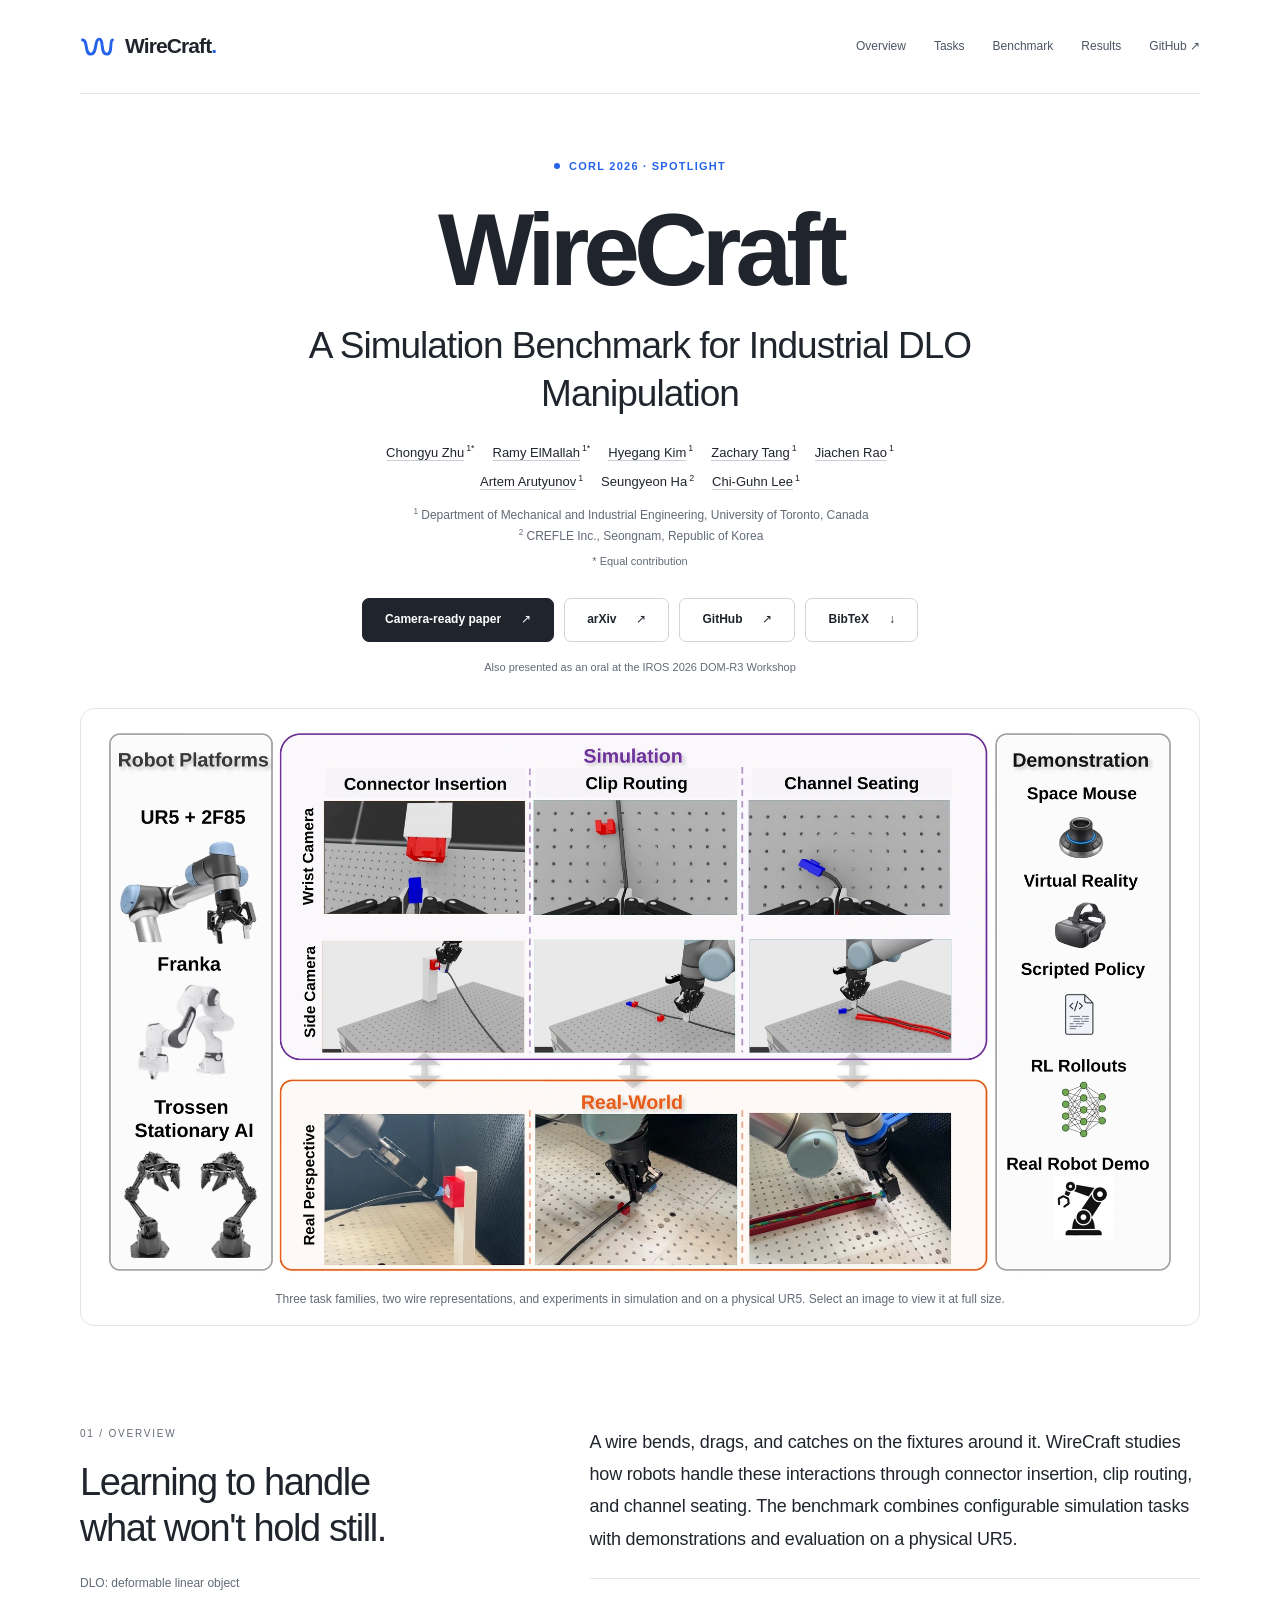
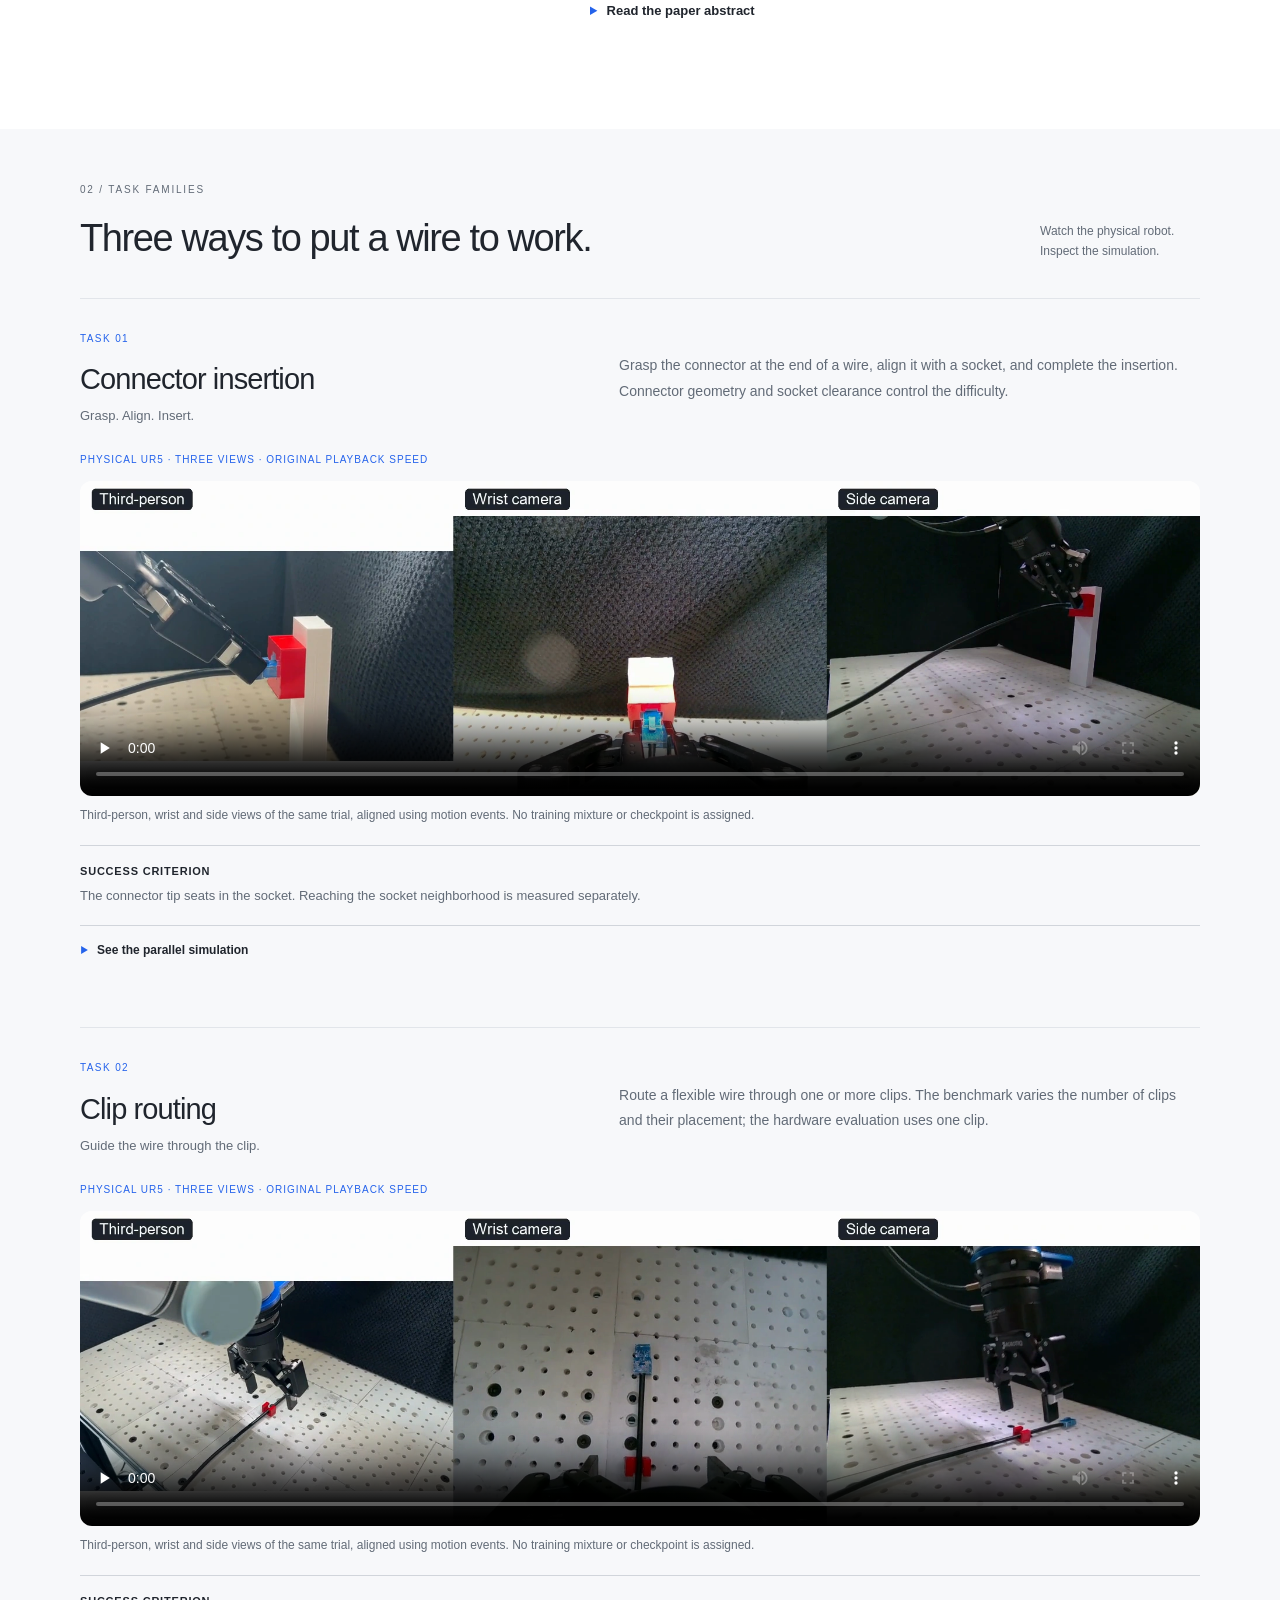
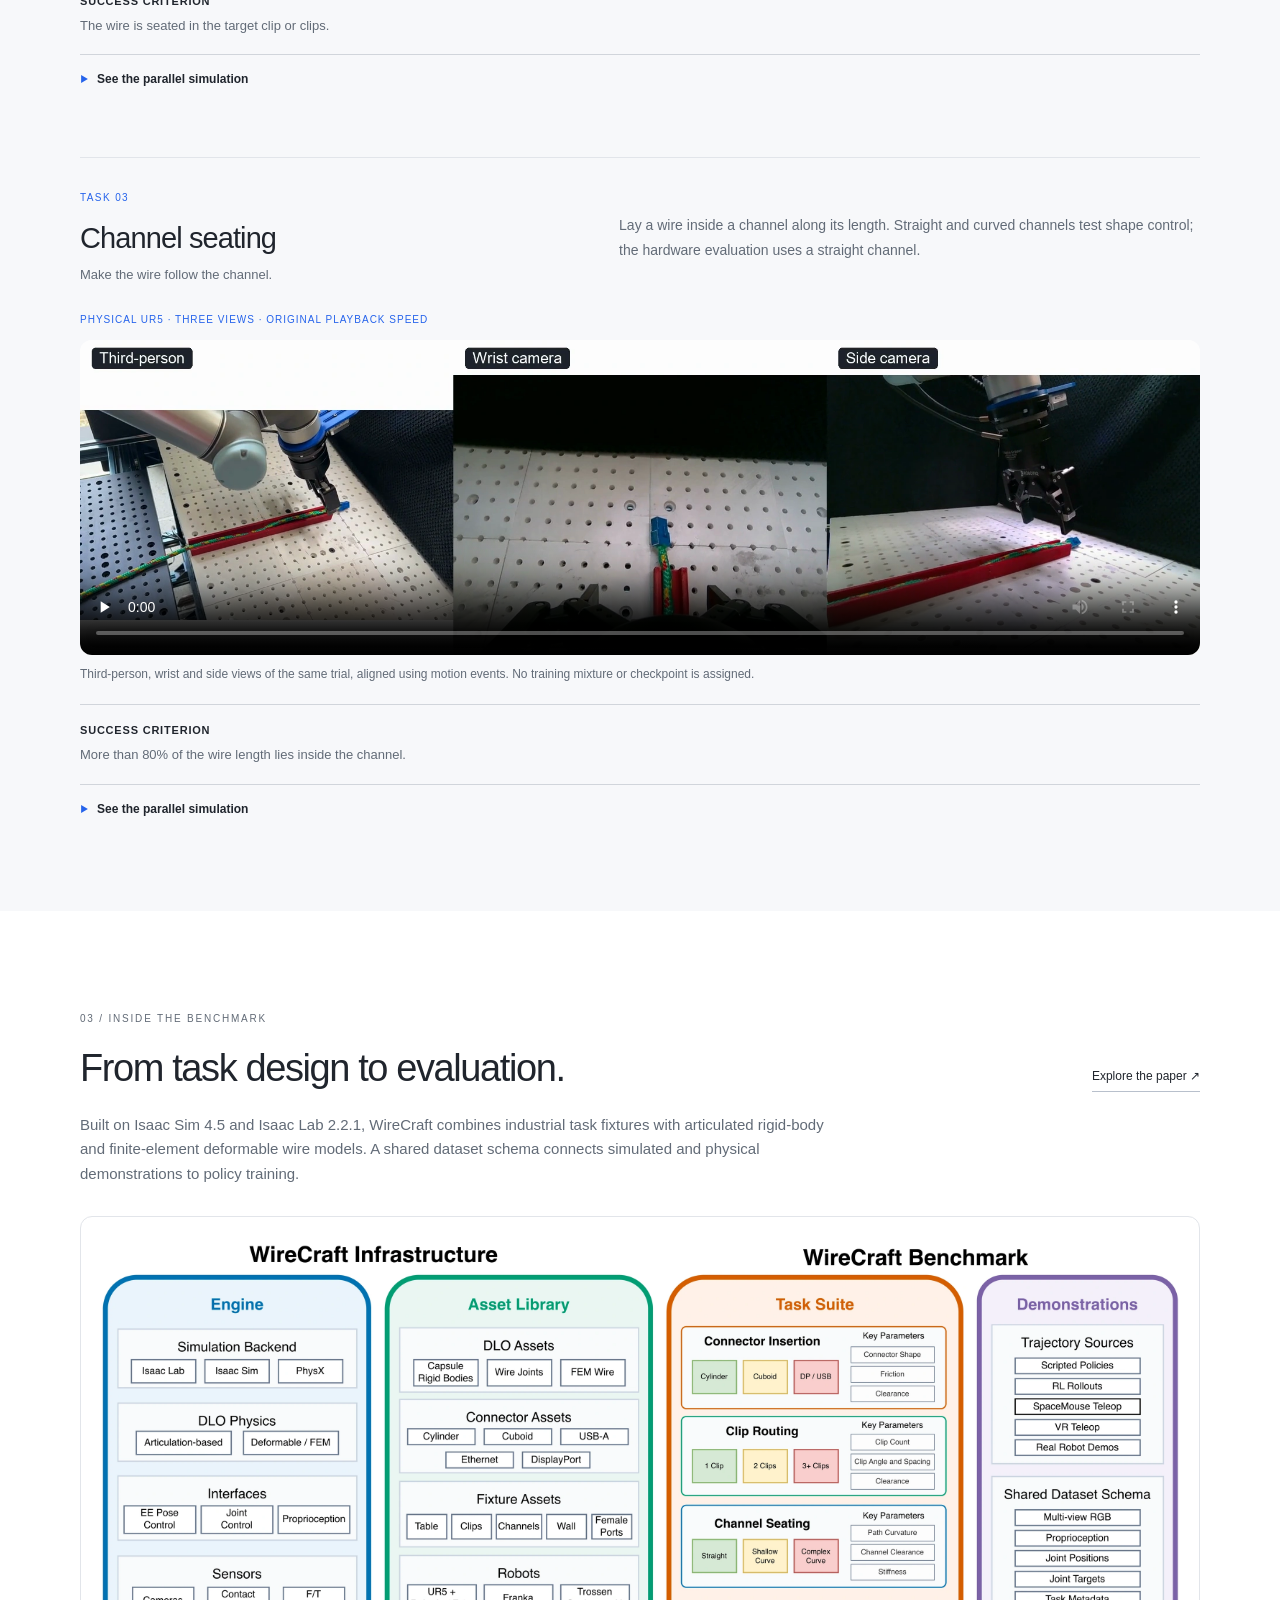
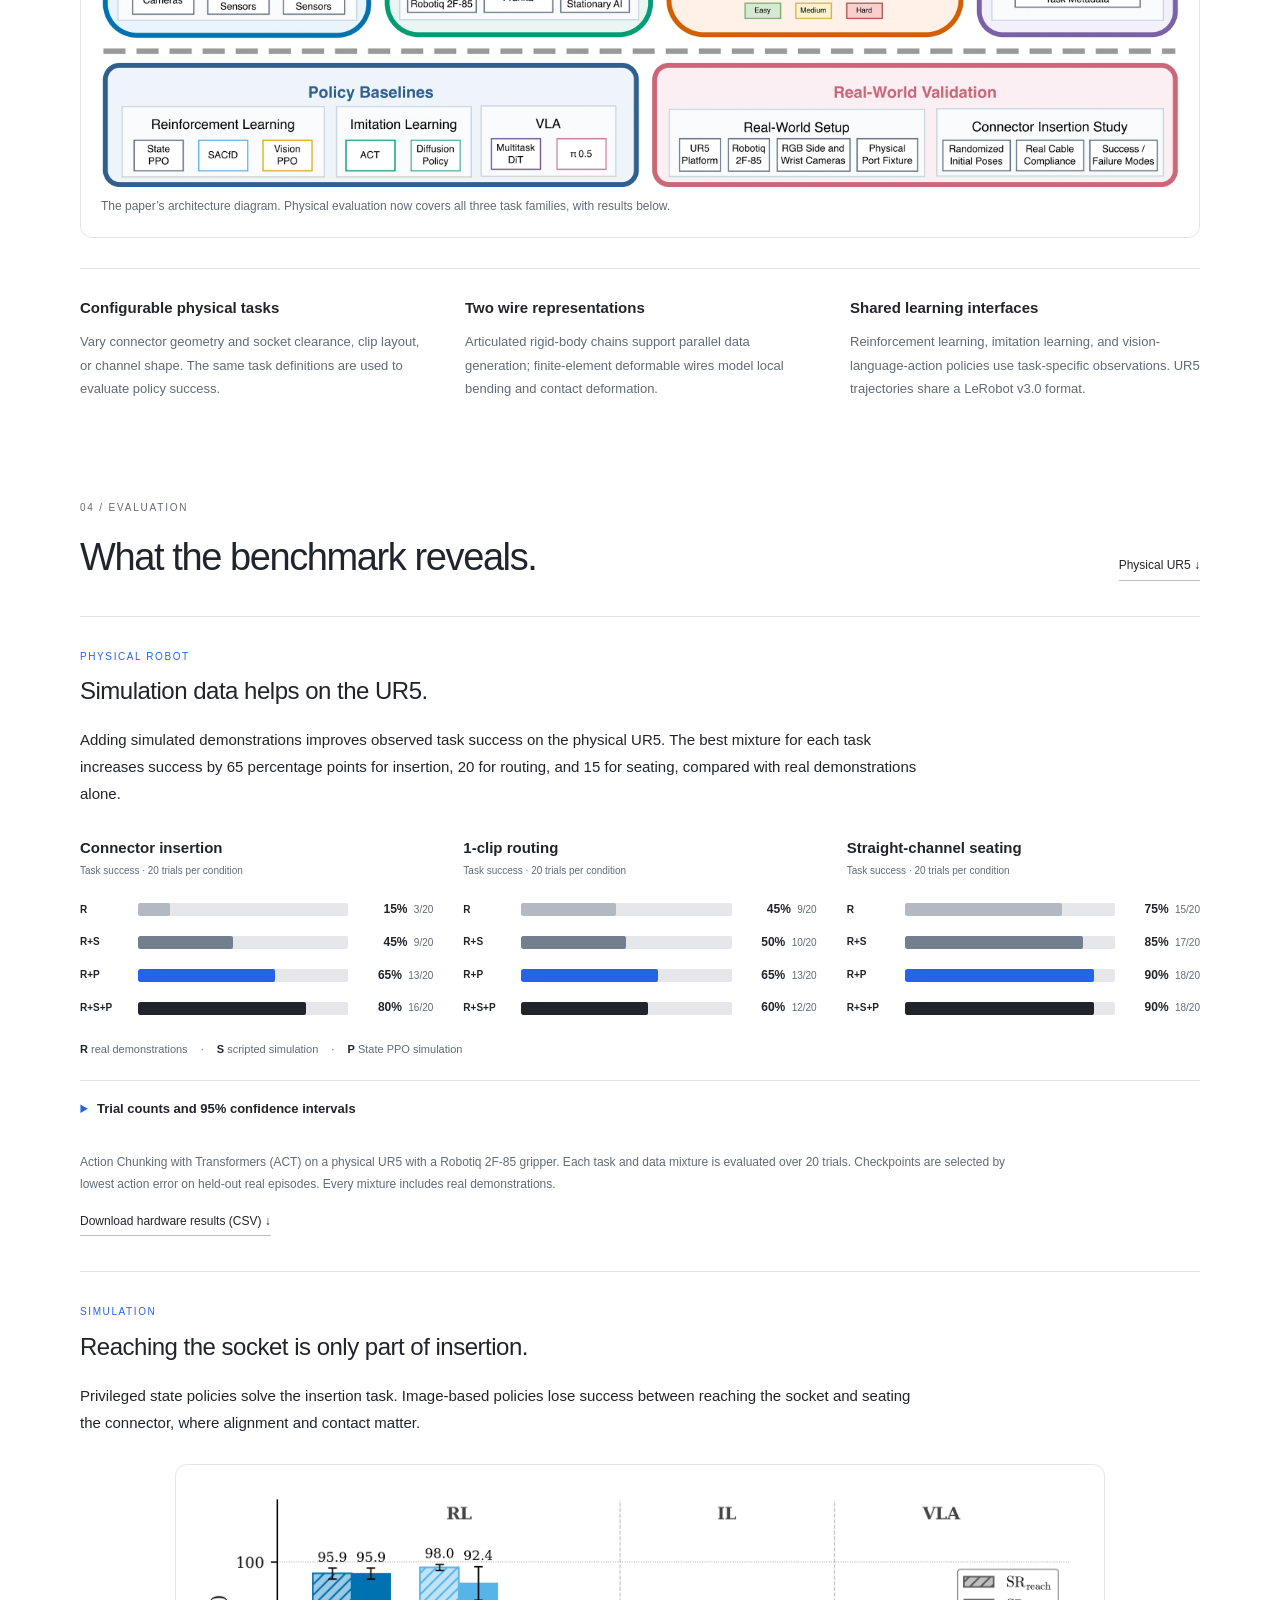
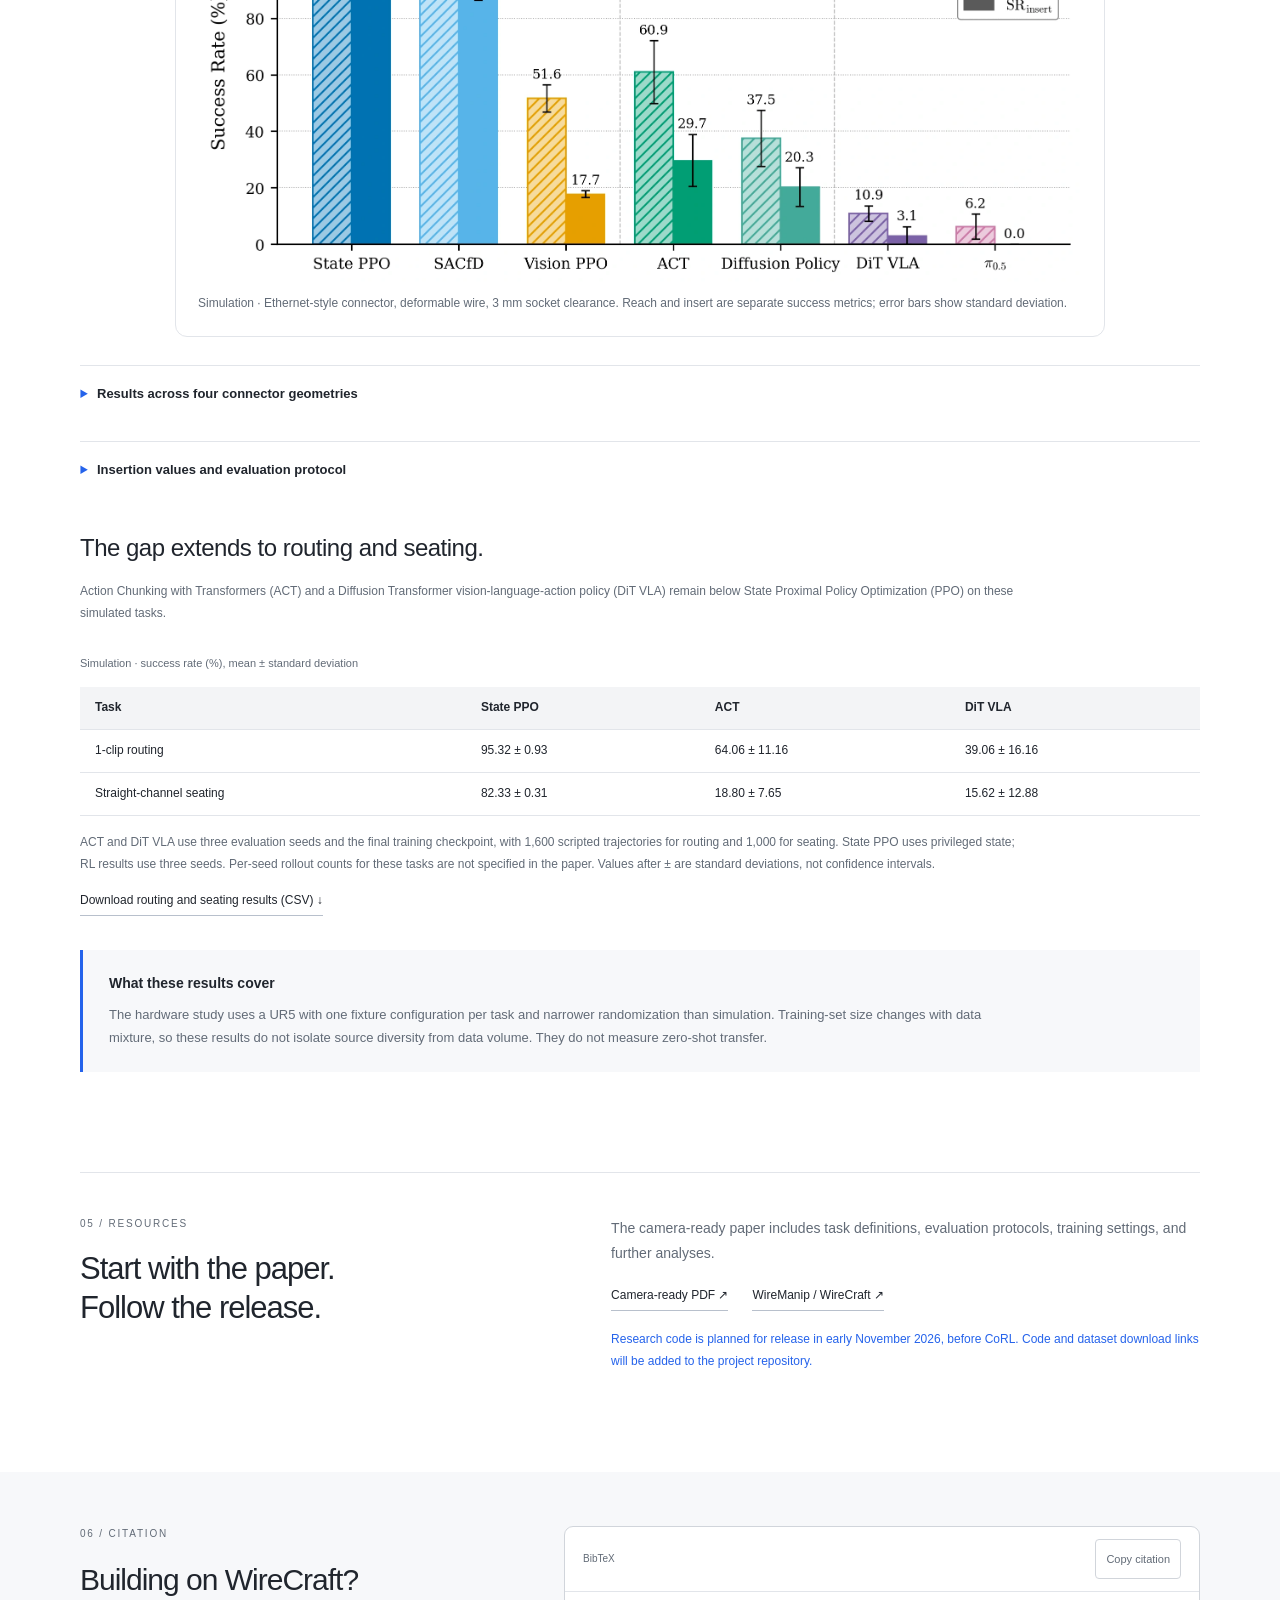
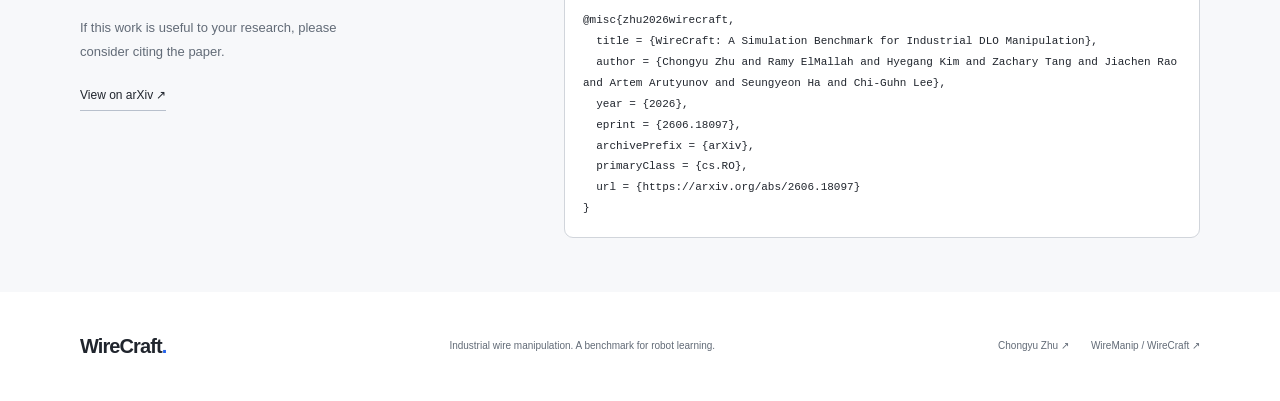
==== commit 230aaa66: "Show all tasks with synchronized three-camera videos and author links" ====
--- a/docs/index.html
+++ b/docs/index.html
@@ -25,7 +25,7 @@
       <p class="venue"><span aria-hidden="true"></span>CoRL 2026 · Spotlight</p>
       <h1 id="project-title">WireCraft</h1>
       <p class="subtitle">A Simulation Benchmark for Industrial DLO Manipulation</p>
-      <p class="authors"><span><a href="https://chongyuzhu.com/">Chongyu Zhu</a><sup>1*</sup></span> <span>Ramy ElMallah<sup>1*</sup></span> <span>Hyegang Kim<sup>1</sup></span> <span>Zachary Tang<sup>1</sup></span> <span>Jiachen Rao<sup>1</sup></span> <span class="author-break" aria-hidden="true"></span> <span>Artem Arutyunov<sup>1</sup></span> <span>Seungyeon Ha<sup>2</sup></span> <span><a href="https://cglee.mie.utoronto.ca/">Chi-Guhn Lee</a><sup>1</sup></span></p>
+      <p class="authors"><span><a href="https://chongyuzhu.com/">Chongyu Zhu</a><sup>1*</sup></span> <span><a href="https://www.linkedin.com/in/ramyelmallah/">Ramy ElMallah</a><sup>1*</sup></span> <span><a href="https://www.linkedin.com/in/hyegangkim/?locale=en">Hyegang Kim</a><sup>1</sup></span> <span><a href="https://e-ndorfin.github.io/">Zachary Tang</a><sup>1</sup></span> <span><a href="https://www.linkedin.com/in/jiachen-rao-b27a43233/">Jiachen Rao</a><sup>1</sup></span> <span class="author-break" aria-hidden="true"></span> <span><a href="https://www.linkedin.com/in/artem-arutyunov/">Artem Arutyunov</a><sup>1</sup></span> <span>Seungyeon Ha<sup>2</sup></span> <span><a href="https://cglee.mie.utoronto.ca/">Chi-Guhn Lee</a><sup>1</sup></span></p>
       <div class="affiliations"><p><sup>1</sup> Department of Mechanical and Industrial Engineering, University of Toronto, Canada</p><p><sup>2</sup> CREFLE Inc., Seongnam, Republic of Korea</p><p class="contribution-note">* Equal contribution</p></div>
       <div class="hero-links"><a class="button primary" href="assets/paper/wirecraft-camera-ready.pdf">Camera-ready paper <span aria-hidden="true">↗</span></a><a class="button" href="https://arxiv.org/abs/2606.18097">arXiv <span aria-hidden="true">↗</span></a><a class="button" href="https://github.com/WireManip/WireCraft">GitHub <span aria-hidden="true">↗</span></a><a class="button" href="#citation">BibTeX <span aria-hidden="true">↓</span></a></div>
       <p class="secondary-venue">Also presented as an oral at the IROS 2026 DOM-R3 Workshop</p>
@@ -37,8 +37,7 @@
     </section>
     <section class="tasks section-space" id="tasks" aria-labelledby="tasks-title">
       <div class="shell"><div class="section-heading horizontal"><div><p class="eyebrow">02 / Task families</p><h2 id="tasks-title">Three ways to put a wire to work.</h2></div><p class="section-aside">Watch the physical robot.<br> Inspect the simulation.</p></div>
-      <div class="task-tabs" role="tablist" aria-label="Benchmark task families"><button type="button" role="tab" id="tab-insertion" aria-controls="panel-insertion" aria-selected="true" tabindex="0"><span>01</span>Connector insertion</button><button type="button" role="tab" id="tab-routing" aria-controls="panel-routing" aria-selected="false" tabindex="-1"><span>02</span>Clip routing</button><button type="button" role="tab" id="tab-seating" aria-controls="panel-seating" aria-selected="false" tabindex="-1"><span>03</span>Channel seating</button></div>
-      <div class="task-panels"><div class="task-panel" id="panel-insertion" role="tabpanel" aria-labelledby="tab-insertion" tabindex="0"><div class="task-demo"><p class="media-tag">Physical UR5 · original playback speed</p><figure class="media"><video controls playsinline preload="none" poster="assets/media/real-insertion-poster.webp" aria-label="A UR5 grasps a wire-attached connector and moves it into a socket on a physical task board."><source src="assets/media/real-insertion.mp4" type="video/mp4"><a href="assets/media/real-insertion.mp4">Download this video</a>.</video><figcaption>Illustrative physical recording. No training mixture or checkpoint is assigned to this clip.</figcaption></figure></div><div class="task-copy"><p class="task-number">TASK 01</p><h3>Grasp. Align. Insert.</h3><p>Grasp the connector at the end of a wire, align it with a socket, and complete the insertion. Connector geometry and socket clearance control the difficulty.</p><p class="task-criterion"><strong>Success criterion</strong>The connector tip seats in the socket. Reaching the socket neighborhood is measured separately.</p><details class="simulation-example"><summary>See the parallel simulation</summary><figure class="media"><video controls playsinline preload="none" poster="assets/media/sim-insertion-poster.webp" aria-label="Parallel simulated environments for connector insertion."><source src="assets/media/sim-insertion.mp4" type="video/mp4"><a href="assets/media/sim-insertion.mp4">Download this video</a>.</video><figcaption>Parallel simulation overview. This is a separate recording from the physical example.</figcaption></figure></details></div></div><div class="task-panel" id="panel-routing" role="tabpanel" aria-labelledby="tab-routing" tabindex="0" hidden><div class="task-demo"><p class="media-tag">Physical UR5 · original playback speed</p><figure class="media"><video controls playsinline preload="none" poster="assets/media/real-routing-poster.webp" aria-label="A physical UR5 grasps and routes a wire into a single clip mounted on a task board."><source src="assets/media/real-routing.mp4" type="video/mp4"><a href="assets/media/real-routing.mp4">Download this video</a>.</video><figcaption>Illustrative physical recording. No training mixture or checkpoint is assigned to this clip.</figcaption></figure></div><div class="task-copy"><p class="task-number">TASK 02</p><h3>Guide the wire through the clip.</h3><p>Route a flexible wire through one or more clips. The benchmark varies the number of clips and their placement; the hardware evaluation uses one clip.</p><p class="task-criterion"><strong>Success criterion</strong>The wire is seated in the target clip or clips.</p><details class="simulation-example"><summary>See the parallel simulation</summary><figure class="media"><video controls playsinline preload="none" poster="assets/media/sim-routing-poster.webp" aria-label="Parallel simulated environments for clip routing."><source src="assets/media/sim-routing.mp4" type="video/mp4"><a href="assets/media/sim-routing.mp4">Download this video</a>.</video><figcaption>Parallel simulation overview. This is a separate recording from the physical example.</figcaption></figure></details></div></div><div class="task-panel" id="panel-seating" role="tabpanel" aria-labelledby="tab-seating" tabindex="0" hidden><div class="task-demo"><p class="media-tag">Physical UR5 · original playback speed</p><figure class="media"><video controls playsinline preload="none" poster="assets/media/real-seating-poster.webp" aria-label="A physical UR5 picks up a green cord and seats it along a straight channel."><source src="assets/media/real-seating.mp4" type="video/mp4"><a href="assets/media/real-seating.mp4">Download this video</a>.</video><figcaption>Illustrative physical recording. No training mixture or checkpoint is assigned to this clip.</figcaption></figure></div><div class="task-copy"><p class="task-number">TASK 03</p><h3>Make the wire follow the channel.</h3><p>Lay a wire inside a channel along its length. Straight and curved channels test shape control; the hardware evaluation uses a straight channel.</p><p class="task-criterion"><strong>Success criterion</strong>More than 80% of the wire length lies inside the channel.</p><details class="simulation-example"><summary>See the parallel simulation</summary><figure class="media"><video controls playsinline preload="none" poster="assets/media/sim-seating-poster.webp" aria-label="Parallel simulated environments for channel seating."><source src="assets/media/sim-seating.mp4" type="video/mp4"><a href="assets/media/sim-seating.mp4">Download this video</a>.</video><figcaption>Parallel simulation overview. This is a separate recording from the physical example.</figcaption></figure></details></div></div></div></div>
+      <div class="task-list"><article class="task-panel" id="task-insertion" aria-labelledby="task-title-insertion"><div class="task-copy"><div class="task-heading"><p class="task-number">TASK 01</p><h3 id="task-title-insertion">Connector insertion</h3><p class="task-subtitle">Grasp. Align. Insert.</p></div><p class="task-description">Grasp the connector at the end of a wire, align it with a socket, and complete the insertion. Connector geometry and socket clearance control the difficulty.</p></div><div class="task-demo"><p class="media-tag">Physical UR5 · three views · original playback speed</p><figure class="media"><video controls playsinline preload="none" poster="assets/media/real-insertion-multiview-poster.webp" aria-label="Third-person, wrist and side views of the same physical UR5 connector insertion trial."><source src="assets/media/real-insertion-multiview.mp4" type="video/mp4"><a href="assets/media/real-insertion-multiview.mp4">Download this video</a>.</video><figcaption>Third-person, wrist and side views of the same trial, aligned using motion events. No training mixture or checkpoint is assigned.</figcaption></figure></div><p class="task-criterion"><strong>Success criterion</strong>The connector tip seats in the socket. Reaching the socket neighborhood is measured separately.</p><details class="simulation-example"><summary>See the parallel simulation</summary><figure class="media"><video controls playsinline preload="none" poster="assets/media/sim-insertion-poster.webp" aria-label="Parallel simulated environments for connector insertion."><source src="assets/media/sim-insertion.mp4" type="video/mp4"><a href="assets/media/sim-insertion.mp4">Download this video</a>.</video><figcaption>Parallel simulation overview. This is a separate recording from the physical example.</figcaption></figure></details></article><article class="task-panel" id="task-routing" aria-labelledby="task-title-routing"><div class="task-copy"><div class="task-heading"><p class="task-number">TASK 02</p><h3 id="task-title-routing">Clip routing</h3><p class="task-subtitle">Guide the wire through the clip.</p></div><p class="task-description">Route a flexible wire through one or more clips. The benchmark varies the number of clips and their placement; the hardware evaluation uses one clip.</p></div><div class="task-demo"><p class="media-tag">Physical UR5 · three views · original playback speed</p><figure class="media"><video controls playsinline preload="none" poster="assets/media/real-routing-multiview-poster.webp" aria-label="Third-person, wrist and side views of the same physical UR5 clip routing trial."><source src="assets/media/real-routing-multiview.mp4" type="video/mp4"><a href="assets/media/real-routing-multiview.mp4">Download this video</a>.</video><figcaption>Third-person, wrist and side views of the same trial, aligned using motion events. No training mixture or checkpoint is assigned.</figcaption></figure></div><p class="task-criterion"><strong>Success criterion</strong>The wire is seated in the target clip or clips.</p><details class="simulation-example"><summary>See the parallel simulation</summary><figure class="media"><video controls playsinline preload="none" poster="assets/media/sim-routing-poster.webp" aria-label="Parallel simulated environments for clip routing."><source src="assets/media/sim-routing.mp4" type="video/mp4"><a href="assets/media/sim-routing.mp4">Download this video</a>.</video><figcaption>Parallel simulation overview. This is a separate recording from the physical example.</figcaption></figure></details></article><article class="task-panel" id="task-seating" aria-labelledby="task-title-seating"><div class="task-copy"><div class="task-heading"><p class="task-number">TASK 03</p><h3 id="task-title-seating">Channel seating</h3><p class="task-subtitle">Make the wire follow the channel.</p></div><p class="task-description">Lay a wire inside a channel along its length. Straight and curved channels test shape control; the hardware evaluation uses a straight channel.</p></div><div class="task-demo"><p class="media-tag">Physical UR5 · three views · original playback speed</p><figure class="media"><video controls playsinline preload="none" poster="assets/media/real-seating-multiview-poster.webp" aria-label="Third-person, wrist and side views of the same physical UR5 channel seating trial."><source src="assets/media/real-seating-multiview.mp4" type="video/mp4"><a href="assets/media/real-seating-multiview.mp4">Download this video</a>.</video><figcaption>Third-person, wrist and side views of the same trial, aligned using motion events. No training mixture or checkpoint is assigned.</figcaption></figure></div><p class="task-criterion"><strong>Success criterion</strong>More than 80% of the wire length lies inside the channel.</p><details class="simulation-example"><summary>See the parallel simulation</summary><figure class="media"><video controls playsinline preload="none" poster="assets/media/sim-seating-poster.webp" aria-label="Parallel simulated environments for channel seating."><source src="assets/media/sim-seating.mp4" type="video/mp4"><a href="assets/media/sim-seating.mp4">Download this video</a>.</video><figcaption>Parallel simulation overview. This is a separate recording from the physical example.</figcaption></figure></details></article></div></div>
     </section>
     <section class="benchmark shell section-space" id="benchmark" aria-labelledby="benchmark-title">
       <div class="section-heading horizontal"><div><p class="eyebrow">03 / Inside the benchmark</p><h2 id="benchmark-title">From task design to evaluation.</h2></div><a class="text-link" href="assets/paper/wirecraft-camera-ready.pdf">Explore the paper <span aria-hidden="true">↗</span></a></div>
@@ -82,6 +81,6 @@
     </div></section>
   </main>
   <footer class="footer shell"><a class="wordmark" href="#top">WireCraft<span class="wordmark-dot">.</span></a><p>Industrial wire manipulation. A benchmark for robot learning.</p><div><a href="https://chongyuzhu.com/">Chongyu Zhu ↗</a><a href="https://github.com/WireManip/WireCraft">WireManip / WireCraft ↗</a></div></footer>
-  <noscript><style>.task-tabs{display:none}.task-panel[hidden]{display:grid;margin-top:24px}#copy-citation{display:none}</style></noscript>
+  <noscript><style>#copy-citation{display:none}</style></noscript>
 </body>
 </html>
--- a/docs/styles.css
+++ b/docs/styles.css
@@ -1,16 +1,18 @@
 :root{--paper:#ffffff;--ink:#20252d;--muted:#626b77;--line:#e2e5ea;--accent:#2563eb;--accent-soft:#eff6ff;--dark:#1f2937;--white:#fff;--radius:18px;font-family:-apple-system,BlinkMacSystemFont,"Segoe UI",Arial,sans-serif;color:var(--ink);background:var(--paper);font-synthesis:none;text-rendering:optimizeLegibility}
-*{box-sizing:border-box}html{scroll-behavior:smooth;scroll-padding-top:28px}body{margin:0;line-height:1.65;font-size:16px}a{color:inherit;text-decoration:none;text-underline-offset:4px}a:hover{text-decoration:underline}button{font:inherit;color:inherit}button,a{-webkit-tap-highlight-color:transparent}button:focus-visible,a:focus-visible{outline:3px solid #2563eb;outline-offset:5px}img,video,svg{display:block;max-width:100%}p,h1,h2,h3,figure,pre{margin:0}button{cursor:pointer}.shell{width:min(1120px,calc(100% - 80px));margin-inline:auto}.skip-link{position:absolute;top:-70px;left:20px;padding:10px;background:white;z-index:10}.skip-link:focus{top:10px}.preview-banner{text-align:center;background:#f3f4f6;color:#4b5563;padding:7px 16px;font-size:10px;letter-spacing:1.3px;text-transform:uppercase}.preview-banner span{opacity:.65;padding:0 10px}.header{height:94px;display:flex;justify-content:space-between;align-items:center;border-bottom:1px solid var(--line);gap:25px}.wordmark{display:flex;align-items:center;font-size:21px;font-weight:720;letter-spacing:-.9px}.wordmark svg{width:35px;margin-right:10px;fill:none;stroke:var(--accent);stroke-width:3.5;stroke-linecap:round}.wordmark-dot{color:var(--accent)}.header nav{display:flex;align-items:center;gap:28px;font-size:12px;color:#4b5563}.header nav a{padding-block:10px}.hero{padding-top:57px;text-align:center}.venue{display:inline-flex;align-items:center;gap:9px;font-size:11px;font-weight:650;letter-spacing:1.25px;text-transform:uppercase;color:var(--accent)}.venue>span{width:6px;height:6px;border-radius:50%;background:currentColor}.hero h1{font-size:clamp(66px,9vw,102px);font-weight:680;letter-spacing:-6px;line-height:1.09;margin-top:18px}.subtitle{font-size:clamp(24px,3.1vw,37px);line-height:1.3;letter-spacing:-1px;max-width:770px;margin:15px auto 24px;font-weight:400}.authors{display:flex;justify-content:center;flex-wrap:wrap;column-gap:18px;row-gap:4px;max-width:860px;margin:auto;font-size:13px}.authors a{border-bottom:1px solid #cbd0d8}.affiliations{font-size:12px;color:var(--muted);margin-top:10px}.affiliations.template-note{font-size:10px;color:#6b7280}.hero-links{display:flex;gap:10px;justify-content:center;flex-wrap:wrap;margin-top:26px}.button{display:inline-flex;align-items:center;justify-content:center;gap:20px;min-height:44px;padding:10px 22px;border:1px solid #d1d5db;border-radius:7px;font-size:12px;font-weight:570;background:transparent}.button:hover{background:#f3f4f6; text-decoration:none}.button.primary{background:var(--ink);color:var(--white);border-color:var(--ink)}.button.primary:hover{background:#374151}.secondary-venue{font-size:10px;color:var(--muted);margin:16px 0 32px}.hero-figure>figcaption{font-size:12px;color:var(--muted);margin-top:14px}.media{margin:0}.media img,.media video{width:100%;border-radius:12px;height:auto}.media video{background:var(--dark)}.media figcaption{font-size:12px;line-height:1.6;color:var(--muted);margin-top:10px}.hero-figure .media video,.hero-figure .media img{max-height:630px;object-fit:contain}.media-placeholder{position:relative;border-radius:var(--radius);overflow:hidden;border:1px solid var(--line);background:#f3f4f6;min-width:0}.hero-placeholder{background:var(--dark);border:0;color:#f9fafb;min-height:340px;display:grid;align-items:center}.placeholder-art{width:100%;height:100%;position:absolute;inset:0;opacity:.9}.hero-placeholder .placeholder-art{opacity:.75}.placeholder-caption{position:relative;z-index:1;display:flex;align-items:center;gap:17px;text-align:left;padding:28px 34px;align-self:end;background:linear-gradient(0deg,#1f2937e8,transparent)}.placeholder-caption .play-symbol{border:1px solid #d1d5db7a;border-radius:50%;width:42px;height:42px;display:grid;place-items:center;font-size:14px;color:#93c5fd;flex-shrink:0}.placeholder-caption strong{display:block;font-size:13px;font-weight:550;letter-spacing:.15px}.placeholder-caption small{display:block;font-size:10px;color:#d1d5db;margin-top:4px}.schematic-label{position:absolute;left:26px;top:23px;font-size:9px;text-transform:uppercase;letter-spacing:1.7px;color:inherit;opacity:.75}.schematic-index{position:absolute;right:26px;top:23px;font-size:10px;letter-spacing:1px;opacity:.55}.section-space{margin-top:100px}.section-heading h2{font-size:clamp(28px,3.1vw,38px);font-weight:530;letter-spacing:-1.4px;line-height:1.2}.eyebrow{font-size:10px;text-transform:uppercase;letter-spacing:1.8px;color:var(--muted);margin-bottom:18px}.overview{display:grid;grid-template-columns:.95fr 1.35fr;gap:80px}.lead{font-size:18px;line-height:1.8;letter-spacing:-.2px}.overview-copy .abstract{font-size:14px;color:var(--muted);margin-top:22px;white-space:pre-line}.abstract-slot{font-size:12px;color:var(--muted);border-left:2px solid #cbd5e1;padding-left:14px;margin-top:25px}.abstract-slot strong{display:block;font-size:11px;margin-bottom:3px;font-weight:600}.horizontal{display:flex;align-items:end;justify-content:space-between;gap:30px}.section-aside{font-size:12px;color:var(--muted);min-width:160px}.tasks{padding:53px 0;background:#f7f8fa}.task-tabs{display:flex;margin-top:35px;gap:7px;border-bottom:1px solid #d1d5db}.task-tabs button{background:none;border:0;border-bottom:2px solid transparent;padding:13px 25px 14px 0;margin-right:25px;text-align:left;font-size:13px;font-weight:500;min-height:48px;color:var(--muted)}.task-tabs button span{font-size:10px;margin-right:10px;opacity:.7}.task-tabs button[aria-selected=true]{border-color:var(--accent);color:var(--ink)}.task-panel{display:grid;grid-template-columns:1.45fr 1fr;gap:55px;padding-top:30px;align-items:center}.task-panel[hidden]{display:none}.task-visual{min-height:270px;background:#eef0f3;border:1px solid #d1d5db;border-radius:12px;overflow:hidden;position:relative}.task-visual .placeholder-art{height:270px;position:relative}.task-visual .schematic-label{top:auto;bottom:18px;left:20px;font-size:8px}.task-copy .task-number{font-size:10px;letter-spacing:1.4px;color:var(--accent);margin-bottom:15px}.task-copy h3{font-size:29px;font-weight:520;line-height:1.2;letter-spacing:-.9px}.task-copy>p:not(.task-number){font-size:14px;line-height:1.8;color:var(--muted);margin-top:17px}.task-copy .media-pending{font-size:10px!important;border-top:1px solid #d1d5db;padding-top:15px;margin-top:24px!important;letter-spacing:.2px}.section-description{max-width:760px;color:var(--muted);font-size:15px;margin-top:21px}.method-placeholder{margin-top:29px;min-height:280px;display:flex;align-items:center;justify-content:center;background:#f7f8fa}.method-flow{display:flex;align-items:center;justify-content:center;gap:25px;padding:55px 25px 70px;width:100%;flex-wrap:wrap}.method-flow .flow-node{display:flex;flex-direction:column;justify-content:center;align-items:center;gap:15px;flex:1;max-width:220px;min-height:95px;border:1px solid #d1d5db;background:#ffffff;border-radius:9px;font-size:13px}.method-flow .flow-node small{font-size:9px;color:var(--accent);letter-spacing:1.5px}.flow-arrow{color:#9ca3af}.method-caption{position:absolute;bottom:22px;left:20px;right:20px;text-align:center;font-size:10px;color:var(--muted)}.benchmark>.media{margin-top:29px}.text-link{font-size:12px;white-space:nowrap;border-bottom:1px solid #b8c0cc;padding-bottom:4px}.results .section-heading{margin-bottom:30px}.results-slot{border-top:1px solid var(--line);border-bottom:1px solid var(--line);padding:35px 0;display:grid;grid-template-columns:1fr 1fr;gap:50px}.results-slot h3{font-size:16px;font-weight:520;margin-bottom:10px}.results-slot p{font-size:13px;max-width:370px;color:var(--muted)}.results-slot .slot-lines{display:grid;gap:12px;align-content:center}.slot-lines span{height:11px;background:#e5e7eb;border-radius:3px}.slot-lines span:nth-child(2){width:76%}.slot-lines span:nth-child(3){width:52%}.slot-lines small{font-size:10px;color:var(--muted);margin-top:4px}.results-summary{font-size:16px;line-height:1.8;max-width:830px;margin-bottom:24px}.results-table-wrap{overflow:auto}.results-table{width:100%;border-collapse:collapse;font-size:13px;text-align:left}.results-table th,.results-table td{padding:13px 18px;border-bottom:1px solid var(--line)}.results-table th{background:#f3f4f6}.results>.media{margin-top:25px}.citation-section{background:#f7f8fa;padding:54px 0}.citation-grid{display:grid;grid-template-columns:.8fr 1.2fr;gap:60px}.citation-grid h2{font-size:30px;line-height:1.25;font-weight:540;letter-spacing:-1px}.citation-grid>div>p:not(.eyebrow){font-size:13px;line-height:1.8;max-width:290px;color:var(--muted);margin-top:18px}.citation-grid .text-link{display:inline-block;margin-top:23px}.citation-box{border:1px solid #d1d5db;border-radius:9px;overflow:hidden;background:#ffffff}.citation-bar{display:flex;align-items:center;justify-content:space-between;padding:12px 18px;border-bottom:1px solid #e2e5ea;font-size:10px;color:var(--muted);gap:12px}.citation-bar button{font-size:10px;padding:6px 10px;border:1px solid #d1d5db;border-radius:4px;background:transparent;min-height:32px}.citation-box pre{font-family:ui-monospace,SFMono-Regular,Consolas,monospace;font-size:10px;line-height:1.9;white-space:pre-wrap;overflow-wrap:anywhere;padding:18px}.footer{display:flex;flex-wrap:wrap;align-items:center;justify-content:space-between;padding-block:38px;gap:20px}.footer .wordmark{font-size:20px}.footer>p{font-size:10px;color:var(--muted)}.footer>div{display:flex;gap:22px;font-size:10px;color:var(--muted)}.sr-only{position:absolute;width:1px;height:1px;overflow:hidden;clip-path:inset(50%);white-space:nowrap}
+*{box-sizing:border-box}html{scroll-behavior:smooth;scroll-padding-top:28px}body{margin:0;line-height:1.65;font-size:16px}a{color:inherit;text-decoration:none;text-underline-offset:4px}a:hover{text-decoration:underline}button{font:inherit;color:inherit}button,a{-webkit-tap-highlight-color:transparent}button:focus-visible,a:focus-visible{outline:3px solid #2563eb;outline-offset:5px}img,video,svg{display:block;max-width:100%}p,h1,h2,h3,figure,pre{margin:0}button{cursor:pointer}.shell{width:min(1120px,calc(100% - 80px));margin-inline:auto}.skip-link{position:absolute;top:-70px;left:20px;padding:10px;background:white;z-index:10}.skip-link:focus{top:10px}.preview-banner{text-align:center;background:#f3f4f6;color:#4b5563;padding:7px 16px;font-size:10px;letter-spacing:1.3px;text-transform:uppercase}.preview-banner span{opacity:.65;padding:0 10px}.header{height:94px;display:flex;justify-content:space-between;align-items:center;border-bottom:1px solid var(--line);gap:25px}.wordmark{display:flex;align-items:center;font-size:21px;font-weight:720;letter-spacing:-.9px}.wordmark svg{width:35px;margin-right:10px;fill:none;stroke:var(--accent);stroke-width:3.5;stroke-linecap:round}.wordmark-dot{color:var(--accent)}.header nav{display:flex;align-items:center;gap:28px;font-size:12px;color:#4b5563}.header nav a{padding-block:10px}.hero{padding-top:57px;text-align:center}.venue{display:inline-flex;align-items:center;gap:9px;font-size:11px;font-weight:650;letter-spacing:1.25px;text-transform:uppercase;color:var(--accent)}.venue>span{width:6px;height:6px;border-radius:50%;background:currentColor}.hero h1{font-size:clamp(66px,9vw,102px);font-weight:680;letter-spacing:-6px;line-height:1.09;margin-top:18px}.subtitle{font-size:clamp(24px,3.1vw,37px);line-height:1.3;letter-spacing:-1px;max-width:770px;margin:15px auto 24px;font-weight:400}.authors{display:flex;justify-content:center;flex-wrap:wrap;column-gap:18px;row-gap:4px;max-width:860px;margin:auto;font-size:13px}.authors a{border-bottom:1px solid #cbd0d8}.affiliations{font-size:12px;color:var(--muted);margin-top:10px}.affiliations.template-note{font-size:10px;color:#6b7280}.hero-links{display:flex;gap:10px;justify-content:center;flex-wrap:wrap;margin-top:26px}.button{display:inline-flex;align-items:center;justify-content:center;gap:20px;min-height:44px;padding:10px 22px;border:1px solid #d1d5db;border-radius:7px;font-size:12px;font-weight:570;background:transparent}.button:hover{background:#f3f4f6; text-decoration:none}.button.primary{background:var(--ink);color:var(--white);border-color:var(--ink)}.button.primary:hover{background:#374151}.secondary-venue{font-size:10px;color:var(--muted);margin:16px 0 32px}.hero-figure>figcaption{font-size:12px;color:var(--muted);margin-top:14px}.media{margin:0}.media img,.media video{width:100%;border-radius:12px;height:auto}.media video{background:var(--dark)}.media figcaption{font-size:12px;line-height:1.6;color:var(--muted);margin-top:10px}.hero-figure .media video,.hero-figure .media img{max-height:630px;object-fit:contain}.media-placeholder{position:relative;border-radius:var(--radius);overflow:hidden;border:1px solid var(--line);background:#f3f4f6;min-width:0}.hero-placeholder{background:var(--dark);border:0;color:#f9fafb;min-height:340px;display:grid;align-items:center}.placeholder-art{width:100%;height:100%;position:absolute;inset:0;opacity:.9}.hero-placeholder .placeholder-art{opacity:.75}.placeholder-caption{position:relative;z-index:1;display:flex;align-items:center;gap:17px;text-align:left;padding:28px 34px;align-self:end;background:linear-gradient(0deg,#1f2937e8,transparent)}.placeholder-caption .play-symbol{border:1px solid #d1d5db7a;border-radius:50%;width:42px;height:42px;display:grid;place-items:center;font-size:14px;color:#93c5fd;flex-shrink:0}.placeholder-caption strong{display:block;font-size:13px;font-weight:550;letter-spacing:.15px}.placeholder-caption small{display:block;font-size:10px;color:#d1d5db;margin-top:4px}.schematic-label{position:absolute;left:26px;top:23px;font-size:9px;text-transform:uppercase;letter-spacing:1.7px;color:inherit;opacity:.75}.schematic-index{position:absolute;right:26px;top:23px;font-size:10px;letter-spacing:1px;opacity:.55}.section-space{margin-top:100px}.section-heading h2{font-size:clamp(28px,3.1vw,38px);font-weight:530;letter-spacing:-1.4px;line-height:1.2}.eyebrow{font-size:10px;text-transform:uppercase;letter-spacing:1.8px;color:var(--muted);margin-bottom:18px}.overview{display:grid;grid-template-columns:.95fr 1.35fr;gap:80px}.lead{font-size:18px;line-height:1.8;letter-spacing:-.2px}.overview-copy .abstract{font-size:14px;color:var(--muted);margin-top:22px;white-space:pre-line}.abstract-slot{font-size:12px;color:var(--muted);border-left:2px solid #cbd5e1;padding-left:14px;margin-top:25px}.abstract-slot strong{display:block;font-size:11px;margin-bottom:3px;font-weight:600}.horizontal{display:flex;align-items:end;justify-content:space-between;gap:30px}.section-aside{font-size:12px;color:var(--muted);min-width:160px}.tasks{padding:53px 0;background:#f7f8fa}.task-list{margin-top:36px}.task-panel{padding-block:32px;border-top:1px solid var(--line)}.task-panel+.task-panel{margin-top:28px}.task-copy{display:grid;grid-template-columns:1fr 1.2fr;gap:55px;align-items:center;margin-bottom:26px}.task-visual{min-height:270px;background:#eef0f3;border:1px solid #d1d5db;border-radius:12px;overflow:hidden;position:relative}.task-visual .placeholder-art{height:270px;position:relative}.task-visual .schematic-label{top:auto;bottom:18px;left:20px;font-size:8px}.task-copy .task-number{font-size:10px;letter-spacing:1.4px;color:var(--accent);margin-bottom:15px}.task-copy h3{font-size:29px;font-weight:520;line-height:1.2;letter-spacing:-.9px}.task-description{font-size:14px;line-height:1.8;color:var(--muted)}.task-subtitle{font-size:13px;color:var(--muted);margin-top:8px}.task-copy .media-pending{font-size:10px!important;border-top:1px solid #d1d5db;padding-top:15px;margin-top:24px!important;letter-spacing:.2px}.section-description{max-width:760px;color:var(--muted);font-size:15px;margin-top:21px}.method-placeholder{margin-top:29px;min-height:280px;display:flex;align-items:center;justify-content:center;background:#f7f8fa}.method-flow{display:flex;align-items:center;justify-content:center;gap:25px;padding:55px 25px 70px;width:100%;flex-wrap:wrap}.method-flow .flow-node{display:flex;flex-direction:column;justify-content:center;align-items:center;gap:15px;flex:1;max-width:220px;min-height:95px;border:1px solid #d1d5db;background:#ffffff;border-radius:9px;font-size:13px}.method-flow .flow-node small{font-size:9px;color:var(--accent);letter-spacing:1.5px}.flow-arrow{color:#9ca3af}.method-caption{position:absolute;bottom:22px;left:20px;right:20px;text-align:center;font-size:10px;color:var(--muted)}.benchmark>.media{margin-top:29px}.text-link{font-size:12px;white-space:nowrap;border-bottom:1px solid #b8c0cc;padding-bottom:4px}.results .section-heading{margin-bottom:30px}.results-slot{border-top:1px solid var(--line);border-bottom:1px solid var(--line);padding:35px 0;display:grid;grid-template-columns:1fr 1fr;gap:50px}.results-slot h3{font-size:16px;font-weight:520;margin-bottom:10px}.results-slot p{font-size:13px;max-width:370px;color:var(--muted)}.results-slot .slot-lines{display:grid;gap:12px;align-content:center}.slot-lines span{height:11px;background:#e5e7eb;border-radius:3px}.slot-lines span:nth-child(2){width:76%}.slot-lines span:nth-child(3){width:52%}.slot-lines small{font-size:10px;color:var(--muted);margin-top:4px}.results-summary{font-size:16px;line-height:1.8;max-width:830px;margin-bottom:24px}.results-table-wrap{overflow:auto}.results-table{width:100%;border-collapse:collapse;font-size:13px;text-align:left}.results-table th,.results-table td{padding:13px 18px;border-bottom:1px solid var(--line)}.results-table th{background:#f3f4f6}.results>.media{margin-top:25px}.citation-section{background:#f7f8fa;padding:54px 0}.citation-grid{display:grid;grid-template-columns:.8fr 1.2fr;gap:60px}.citation-grid h2{font-size:30px;line-height:1.25;font-weight:540;letter-spacing:-1px}.citation-grid>div>p:not(.eyebrow){font-size:13px;line-height:1.8;max-width:290px;color:var(--muted);margin-top:18px}.citation-grid .text-link{display:inline-block;margin-top:23px}.citation-box{border:1px solid #d1d5db;border-radius:9px;overflow:hidden;background:#ffffff}.citation-bar{display:flex;align-items:center;justify-content:space-between;padding:12px 18px;border-bottom:1px solid #e2e5ea;font-size:10px;color:var(--muted);gap:12px}.citation-bar button{font-size:10px;padding:6px 10px;border:1px solid #d1d5db;border-radius:4px;background:transparent;min-height:32px}.citation-box pre{font-family:ui-monospace,SFMono-Regular,Consolas,monospace;font-size:10px;line-height:1.9;white-space:pre-wrap;overflow-wrap:anywhere;padding:18px}.footer{display:flex;flex-wrap:wrap;align-items:center;justify-content:space-between;padding-block:38px;gap:20px}.footer .wordmark{font-size:20px}.footer>p{font-size:10px;color:var(--muted)}.footer>div{display:flex;gap:22px;font-size:10px;color:var(--muted)}.sr-only{position:absolute;width:1px;height:1px;overflow:hidden;clip-path:inset(50%);white-space:nowrap}
 @media(min-width:1300px){.hero-placeholder{min-height:380px}}
-@media(max-width:850px){.shell{width:calc(100% - 48px)}.header nav{gap:17px;font-size:11px}.hero h1{font-size:80px;letter-spacing:-4px}.overview{gap:35px;grid-template-columns:1fr 1.2fr}.lead{font-size:16px}.task-panel{gap:28px}.task-copy h3{font-size:25px}.citation-grid{gap:30px}.section-heading h2{font-size:31px}.hero-placeholder{min-height:310px}}
-@media(max-width:640px){body{font-size:15px}.shell{width:calc(100% - 40px)}.preview-banner{font-size:8px;letter-spacing:.7px}.header{height:auto;min-height:94px;flex-direction:column;align-items:flex-start;gap:11px;padding:18px 0 13px}.wordmark{font-size:20px}.header nav{gap:20px;font-size:10px;flex-wrap:wrap}.header nav a{padding:3px 0}.hero{padding-top:34px}.hero h1{font-size:65px;letter-spacing:-4px;margin-top:14px}.subtitle{font-size:24px;letter-spacing:-.5px;line-height:1.33;margin-top:12px}.venue{font-size:9px;letter-spacing:1px}.authors{font-size:11px;gap:3px 12px;max-width:360px}.hero-links{gap:7px;margin-top:21px}.button{padding:10px 13px;gap:10px;font-size:10px;min-height:42px}.secondary-venue{font-size:9px;margin-bottom:25px}.hero-placeholder{min-height:240px}.placeholder-caption{padding:20px;gap:12px}.placeholder-caption strong{font-size:12px}.placeholder-caption small{font-size:9px;max-width:225px}.placeholder-caption .play-symbol{width:34px;height:34px;font-size:12px}.schematic-label{top:17px;left:17px;font-size:8px}.schematic-index{display:none}.hero-figure>figcaption{font-size:10px}.section-space{margin-top:59px}.section-heading h2{font-size:29px;letter-spacing:-1px}.eyebrow{font-size:9px;margin-bottom:13px}.overview{grid-template-columns:1fr;gap:21px}.lead{font-size:16px;line-height:1.8}.overview .section-heading br{display:none}.tasks{padding:35px 0}.horizontal{display:block}.section-aside{margin-top:17px;font-size:11px}.section-aside br{display:none}.task-tabs{margin-top:22px;gap:14px}.task-tabs button{font-size:11px;line-height:1.5;flex:1;padding:11px 0;margin:0}.task-tabs button span{display:block;font-size:8px;margin:0 0 4px}.task-panel{grid-template-columns:1fr;gap:24px;padding-top:22px}.task-visual{min-height:210px}.task-visual .placeholder-art{height:210px}.task-copy h3{font-size:26px}.task-copy .task-number{margin-bottom:8px}.task-copy>p:not(.task-number){margin-top:11px;font-size:13px}.task-copy .media-pending{margin-top:15px!important;padding-top:12px}.horizontal .text-link{display:inline-block;margin-top:18px}.section-description{font-size:14px}.method-placeholder{min-height:360px}.method-flow{flex-direction:column;gap:8px;padding:28px 24px 61px}.method-flow .flow-node{width:100%;max-width:100%;min-height:60px;gap:4px;flex:auto;font-size:12px}.flow-arrow{transform:rotate(90deg);font-size:12px;line-height:1}.method-caption{bottom:18px;font-size:9px}.results-slot{grid-template-columns:1fr;gap:22px;padding:25px 0}.slot-lines{max-width:270px}.citation-section{padding:34px 0}.citation-grid{grid-template-columns:1fr;gap:26px}.citation-grid h2{font-size:28px}.citation-grid>div>p:not(.eyebrow){max-width:none}.citation-box pre{font-size:9px;padding:14px}.footer{padding-block:26px;gap:17px}.footer>p{flex-basis:100%}.footer>div{gap:20px}}
+@media(max-width:850px){.shell{width:calc(100% - 48px)}.header nav{gap:17px;font-size:11px}.hero h1{font-size:80px;letter-spacing:-4px}.overview{gap:35px;grid-template-columns:1fr 1.2fr}.lead{font-size:16px}.task-copy{gap:28px}.task-copy h3{font-size:25px}.citation-grid{gap:30px}.section-heading h2{font-size:31px}.hero-placeholder{min-height:310px}}
+@media(max-width:640px){body{font-size:15px}.shell{width:calc(100% - 40px)}.preview-banner{font-size:8px;letter-spacing:.7px}.header{height:auto;min-height:94px;flex-direction:column;align-items:flex-start;gap:11px;padding:18px 0 13px}.wordmark{font-size:20px}.header nav{gap:20px;font-size:10px;flex-wrap:wrap}.header nav a{padding:3px 0}.hero{padding-top:34px}.hero h1{font-size:65px;letter-spacing:-4px;margin-top:14px}.subtitle{font-size:24px;letter-spacing:-.5px;line-height:1.33;margin-top:12px}.venue{font-size:9px;letter-spacing:1px}.authors{font-size:11px;gap:3px 12px;max-width:360px}.hero-links{gap:7px;margin-top:21px}.button{padding:10px 13px;gap:10px;font-size:10px;min-height:42px}.secondary-venue{font-size:9px;margin-bottom:25px}.hero-placeholder{min-height:240px}.placeholder-caption{padding:20px;gap:12px}.placeholder-caption strong{font-size:12px}.placeholder-caption small{font-size:9px;max-width:225px}.placeholder-caption .play-symbol{width:34px;height:34px;font-size:12px}.schematic-label{top:17px;left:17px;font-size:8px}.schematic-index{display:none}.hero-figure>figcaption{font-size:10px}.section-space{margin-top:59px}.section-heading h2{font-size:29px;letter-spacing:-1px}.eyebrow{font-size:9px;margin-bottom:13px}.overview{grid-template-columns:1fr;gap:21px}.lead{font-size:16px;line-height:1.8}.overview .section-heading br{display:none}.tasks{padding:35px 0}.horizontal{display:block}.section-aside{margin-top:17px;font-size:11px}.section-aside br{display:none}.task-list{margin-top:27px}.task-panel{padding-block:26px}.task-panel+.task-panel{margin-top:15px}.task-copy{grid-template-columns:1fr;gap:14px;margin-bottom:20px}.task-visual{min-height:210px}.task-visual .placeholder-art{height:210px}.task-copy h3{font-size:26px}.task-copy .task-number{margin-bottom:8px}.task-description{font-size:13px}.task-copy .media-pending{margin-top:15px!important;padding-top:12px}.horizontal .text-link{display:inline-block;margin-top:18px}.section-description{font-size:14px}.method-placeholder{min-height:360px}.method-flow{flex-direction:column;gap:8px;padding:28px 24px 61px}.method-flow .flow-node{width:100%;max-width:100%;min-height:60px;gap:4px;flex:auto;font-size:12px}.flow-arrow{transform:rotate(90deg);font-size:12px;line-height:1}.method-caption{bottom:18px;font-size:9px}.results-slot{grid-template-columns:1fr;gap:22px;padding:25px 0}.slot-lines{max-width:270px}.citation-section{padding:34px 0}.citation-grid{grid-template-columns:1fr;gap:26px}.citation-grid h2{font-size:28px}.citation-grid>div>p:not(.eyebrow){max-width:none}.citation-box pre{font-size:9px;padding:14px}.footer{padding-block:26px;gap:17px}.footer>p{flex-basis:100%}.footer>div{gap:20px}}
 @media(prefers-reduced-motion:reduce){html{scroll-behavior:auto}}
 
 /* Final research content, built on the original finance template. */
-sup{font-size:.68em;vertical-align:super;line-height:0;margin-left:2px}.authors>span{white-space:nowrap}.affiliations{font-size:12px;line-height:1.8;max-width:900px;margin-inline:auto;margin-top:12px}.contribution-note{font-size:11px;margin-top:4px}.secondary-venue{font-size:11px}.hero-figure{background:#fff;border:1px solid var(--line);border-radius:14px;padding:20px 24px 15px;text-align:left}.hero-figure .media img{max-height:none;border-radius:0}.hero-figure .media figcaption{text-align:center;font-size:12px;margin-top:15px}.figure-link{display:block;cursor:zoom-in}.heading-note{font-size:12px;color:var(--muted);margin-top:23px}.abstract-details{margin-top:23px;border-top:1px solid var(--line);padding-top:14px}summary{cursor:pointer;font-size:13px;font-weight:550;line-height:1.8;padding:6px 0;list-style-position:outside;margin-left:17px}summary::marker{color:var(--accent)}summary:focus-visible{outline:3px solid var(--accent);outline-offset:4px}.abstract-details[open] summary{margin-bottom:10px}.overview-copy .abstract{margin-top:10px;font-size:14px}.media-tag{font-size:10px;letter-spacing:1px;text-transform:uppercase;color:var(--accent);margin-bottom:12px}.task-panel{align-items:start;grid-template-columns:1.4fr 1fr}.task-copy{padding-top:25px}.task-criterion{border-top:1px solid #d1d5db;padding-top:16px}.task-criterion strong{font-size:11px;text-transform:uppercase;letter-spacing:.8px;display:block;margin-bottom:5px;color:var(--ink)}.simulation-example{margin-top:18px;border-top:1px solid #d1d5db;padding-top:8px}.simulation-example .media{margin-top:12px}.simulation-example summary{font-size:12px}.method-points{display:grid;grid-template-columns:repeat(3,1fr);gap:35px;border-top:1px solid var(--line);margin-top:30px;padding-top:27px}.method-points h3{font-size:15px;font-weight:600;margin-bottom:10px}.method-points p{font-size:13px;color:var(--muted);line-height:1.8}.benchmark>.media{background:#fff;border:1px solid var(--line);padding:20px;border-radius:12px}.benchmark>.media img{border-radius:0}.result-block{border-top:1px solid var(--line);padding-top:32px;margin-top:35px}.result-heading{margin-bottom:19px}.result-label{font-size:10px;letter-spacing:1.6px;text-transform:uppercase;color:var(--accent);margin-bottom:10px}.result-block h3{font-size:24px;line-height:1.35;font-weight:530;letter-spacing:-.5px}.results-summary{font-size:15px;max-width:850px}.hardware-charts{display:grid;grid-template-columns:repeat(3,1fr);gap:30px;margin:30px 0 22px}.result-chart{min-width:0}.result-chart h4{font-size:15px;font-weight:600;line-height:1.4;margin:0}.chart-subtitle{color:var(--muted);font-size:10px;margin-top:5px;margin-bottom:20px}.bar-row{display:grid;grid-template-columns:49px 1fr 76px;gap:9px;align-items:center;margin-top:13px;font-size:11px}.bar-label{font-size:10px;font-weight:600;white-space:nowrap}.bar-track{display:block;height:13px;border-radius:2px;background:#e5e7eb;overflow:hidden}.bar-track>span{display:block;height:100%;background:#20252d;border-radius:2px}.mixture-0 .bar-track>span{background:#b2b9c3}.mixture-1 .bar-track>span{background:#737f8f}.mixture-2 .bar-track>span{background:#2563eb}.bar-value{text-align:right;white-space:nowrap;font-variant-numeric:tabular-nums;font-weight:600;font-size:12px}.bar-value small{font-weight:400;font-size:10px;color:var(--muted);margin-left:3px}.data-key{font-size:11px;color:var(--muted);line-height:1.8}.data-key span{margin:0 10px}.data-key strong{color:var(--ink)}.result-details{border-top:1px solid var(--line);margin-top:20px;padding:10px 0}.result-details>p{font-size:12px;color:var(--muted);line-height:1.8;max-width:880px;margin:12px 0}.result-details .results-table-wrap{margin-top:15px}.results-table{font-size:12px;font-variant-numeric:tabular-nums}.results-table caption{text-align:left;color:var(--muted);font-size:11px;padding:10px 0 15px}.results-table thead th{background:#f3f4f6;white-space:nowrap;font-weight:600}.results-table tbody th{background:none;font-weight:500}.results-table td{white-space:nowrap}.results-table td,.results-table th{padding:11px 15px}.result-note{font-size:12px;color:var(--muted);line-height:1.85;max-width:950px;margin-top:15px}.download-link{display:inline-block;margin-top:16px}.insertion-figure{max-width:930px;margin:28px auto;background:#fff;border:1px solid var(--line);border-radius:12px;padding:22px}.insertion-figure img{border-radius:0}.cross-task{margin-top:35px}.cross-task .results-table-wrap{margin-top:20px}.scope-note{border-left:3px solid #2563eb;background:#f7f8fa;padding:22px 26px;margin-top:34px}.scope-note h3{font-size:14px;font-weight:600;margin-bottom:8px}.scope-note p{font-size:13px;color:var(--muted);line-height:1.8;max-width:900px}.release-section{border-top:1px solid var(--line);padding-top:43px;display:grid;grid-template-columns:1fr 1.25fr;gap:60px}.release-section h2{font-size:31px;font-weight:530;letter-spacing:-1px;line-height:1.25}.release-copy>p{font-size:14px;line-height:1.8;color:var(--muted)}.resource-links{display:flex;flex-wrap:wrap;gap:24px;margin-top:20px}.release-copy .release-status{font-size:12px;color:var(--accent);margin-top:18px}.citation-box pre{font-size:11px}.citation-bar button{font-size:11px;min-height:40px}.header nav a,.text-link{transition:color .15s}.header nav a:hover,.text-link:hover{color:var(--accent)}
+sup{font-size:.68em;vertical-align:super;line-height:0;margin-left:2px}.authors>span{white-space:nowrap}.affiliations{font-size:12px;line-height:1.8;max-width:900px;margin-inline:auto;margin-top:12px}.contribution-note{font-size:11px;margin-top:4px}.secondary-venue{font-size:11px}.hero-figure{background:#fff;border:1px solid var(--line);border-radius:14px;padding:20px 24px 15px;text-align:left}.hero-figure .media img{max-height:none;border-radius:0}.hero-figure .media figcaption{text-align:center;font-size:12px;margin-top:15px}.figure-link{display:block;cursor:zoom-in}.heading-note{font-size:12px;color:var(--muted);margin-top:23px}.abstract-details{margin-top:23px;border-top:1px solid var(--line);padding-top:14px}summary{cursor:pointer;font-size:13px;font-weight:550;line-height:1.8;padding:6px 0;list-style-position:outside;margin-left:17px}summary::marker{color:var(--accent)}summary:focus-visible{outline:3px solid var(--accent);outline-offset:4px}.abstract-details[open] summary{margin-bottom:10px}.overview-copy .abstract{margin-top:10px;font-size:14px}.media-tag{font-size:10px;letter-spacing:1px;text-transform:uppercase;color:var(--accent);margin-bottom:12px}.task-criterion{font-size:13px;color:var(--muted);border-top:1px solid #d1d5db;padding-top:16px;margin-top:20px}.task-criterion strong{font-size:11px;text-transform:uppercase;letter-spacing:.8px;display:block;margin-bottom:5px;color:var(--ink)}.simulation-example{margin-top:18px;border-top:1px solid #d1d5db;padding-top:8px}.simulation-example .media{margin-top:12px;max-width:760px}.simulation-example summary{font-size:12px}.method-points{display:grid;grid-template-columns:repeat(3,1fr);gap:35px;border-top:1px solid var(--line);margin-top:30px;padding-top:27px}.method-points h3{font-size:15px;font-weight:600;margin-bottom:10px}.method-points p{font-size:13px;color:var(--muted);line-height:1.8}.benchmark>.media{background:#fff;border:1px solid var(--line);padding:20px;border-radius:12px}.benchmark>.media img{border-radius:0}.result-block{border-top:1px solid var(--line);padding-top:32px;margin-top:35px}.result-heading{margin-bottom:19px}.result-label{font-size:10px;letter-spacing:1.6px;text-transform:uppercase;color:var(--accent);margin-bottom:10px}.result-block h3{font-size:24px;line-height:1.35;font-weight:530;letter-spacing:-.5px}.results-summary{font-size:15px;max-width:850px}.hardware-charts{display:grid;grid-template-columns:repeat(3,1fr);gap:30px;margin:30px 0 22px}.result-chart{min-width:0}.result-chart h4{font-size:15px;font-weight:600;line-height:1.4;margin:0}.chart-subtitle{color:var(--muted);font-size:10px;margin-top:5px;margin-bottom:20px}.bar-row{display:grid;grid-template-columns:49px 1fr 76px;gap:9px;align-items:center;margin-top:13px;font-size:11px}.bar-label{font-size:10px;font-weight:600;white-space:nowrap}.bar-track{display:block;height:13px;border-radius:2px;background:#e5e7eb;overflow:hidden}.bar-track>span{display:block;height:100%;background:#20252d;border-radius:2px}.mixture-0 .bar-track>span{background:#b2b9c3}.mixture-1 .bar-track>span{background:#737f8f}.mixture-2 .bar-track>span{background:#2563eb}.bar-value{text-align:right;white-space:nowrap;font-variant-numeric:tabular-nums;font-weight:600;font-size:12px}.bar-value small{font-weight:400;font-size:10px;color:var(--muted);margin-left:3px}.data-key{font-size:11px;color:var(--muted);line-height:1.8}.data-key span{margin:0 10px}.data-key strong{color:var(--ink)}.result-details{border-top:1px solid var(--line);margin-top:20px;padding:10px 0}.result-details>p{font-size:12px;color:var(--muted);line-height:1.8;max-width:880px;margin:12px 0}.result-details .results-table-wrap{margin-top:15px}.results-table{font-size:12px;font-variant-numeric:tabular-nums}.results-table caption{text-align:left;color:var(--muted);font-size:11px;padding:10px 0 15px}.results-table thead th{background:#f3f4f6;white-space:nowrap;font-weight:600}.results-table tbody th{background:none;font-weight:500}.results-table td{white-space:nowrap}.results-table td,.results-table th{padding:11px 15px}.result-note{font-size:12px;color:var(--muted);line-height:1.85;max-width:950px;margin-top:15px}.download-link{display:inline-block;margin-top:16px}.insertion-figure{max-width:930px;margin:28px auto;background:#fff;border:1px solid var(--line);border-radius:12px;padding:22px}.insertion-figure img{border-radius:0}.cross-task{margin-top:35px}.cross-task .results-table-wrap{margin-top:20px}.scope-note{border-left:3px solid #2563eb;background:#f7f8fa;padding:22px 26px;margin-top:34px}.scope-note h3{font-size:14px;font-weight:600;margin-bottom:8px}.scope-note p{font-size:13px;color:var(--muted);line-height:1.8;max-width:900px}.release-section{border-top:1px solid var(--line);padding-top:43px;display:grid;grid-template-columns:1fr 1.25fr;gap:60px}.release-section h2{font-size:31px;font-weight:530;letter-spacing:-1px;line-height:1.25}.release-copy>p{font-size:14px;line-height:1.8;color:var(--muted)}.resource-links{display:flex;flex-wrap:wrap;gap:24px;margin-top:20px}.release-copy .release-status{font-size:12px;color:var(--accent);margin-top:18px}.citation-box pre{font-size:11px}.citation-bar button{font-size:11px;min-height:40px}.header nav a,.text-link{transition:color .15s}.header nav a:hover,.text-link:hover{color:var(--accent)}
 @media(max-width:1000px){.hardware-charts{gap:20px}.bar-row{grid-template-columns:44px 1fr 69px;gap:6px}.bar-value{font-size:11px}.bar-value small{font-size:9px}.method-points{gap:24px}}
 @media(max-width:760px){.hardware-charts{grid-template-columns:1fr;gap:29px}.chart-subtitle{margin-bottom:12px}.bar-row{grid-template-columns:62px 1fr 85px;gap:12px}.bar-track{height:16px}.bar-label{font-size:11px}.bar-value{font-size:13px}.bar-value small{font-size:11px}.method-points{grid-template-columns:1fr;gap:21px}.method-points h3{margin-bottom:5px}.release-section{grid-template-columns:1fr;gap:24px}}
-@media(max-width:640px){.affiliations{font-size:10px}.contribution-note{font-size:10px}.authors{font-size:12px}.hero-links .button{font-size:11px}.hero-figure{padding:9px 9px 12px;border-radius:10px}.hero-figure .media figcaption{font-size:10px;text-align:left;line-height:1.7;padding:0 3px}.heading-note{margin-top:13px;font-size:11px}.task-copy{padding-top:0}.task-panel{grid-template-columns:1fr}.task-demo .media figcaption{font-size:11px}.media-tag{font-size:9px}.benchmark>.media{padding:10px}.result-block{padding-top:24px;margin-top:26px}.result-block h3{font-size:22px}.results-summary{font-size:14px}.data-key{font-size:11px}.data-key span{margin:0 5px}.result-details summary{font-size:12px}.result-note{font-size:12px}.results-table-wrap{max-width:100%}.results-table{min-width:530px}.results-table th,.results-table td{padding:10px 12px}.insertion-figure{padding:9px}.scope-note{padding:19px}.scope-note p{font-size:12px}.release-section h2{font-size:28px}.resource-links{gap:20px}.citation-box pre{font-size:10px}.secondary-venue{font-size:10px}.hero h1{font-size:65px}.subtitle{font-size:24px}}
+@media(max-width:640px){.affiliations{font-size:10px}.contribution-note{font-size:10px}.authors{font-size:12px}.hero-links .button{font-size:11px}.hero-figure{padding:9px 9px 12px;border-radius:10px}.hero-figure .media figcaption{font-size:10px;text-align:left;line-height:1.7;padding:0 3px}.heading-note{margin-top:13px;font-size:11px}.task-criterion{font-size:12px}.task-demo .media figcaption{font-size:11px}.media-tag{font-size:9px}.benchmark>.media{padding:10px}.result-block{padding-top:24px;margin-top:26px}.result-block h3{font-size:22px}.results-summary{font-size:14px}.data-key{font-size:11px}.data-key span{margin:0 5px}.result-details summary{font-size:12px}.result-note{font-size:12px}.results-table-wrap{max-width:100%}.results-table{min-width:530px}.results-table th,.results-table td{padding:10px 12px}.insertion-figure{padding:9px}.scope-note{padding:19px}.scope-note p{font-size:12px}.release-section h2{font-size:28px}.resource-links{gap:20px}.citation-box pre{font-size:10px}.secondary-venue{font-size:10px}.hero h1{font-size:65px}.subtitle{font-size:24px}}
 @media(prefers-reduced-motion:reduce){*{transition:none!important}}
 .author-break{flex-basis:100%;height:0}
 @media(max-width:640px){.author-break{display:none}}
 .media video{aspect-ratio:16/9;object-fit:contain}
+
+.task-demo .media video{aspect-ratio:32/9;background:#fff}
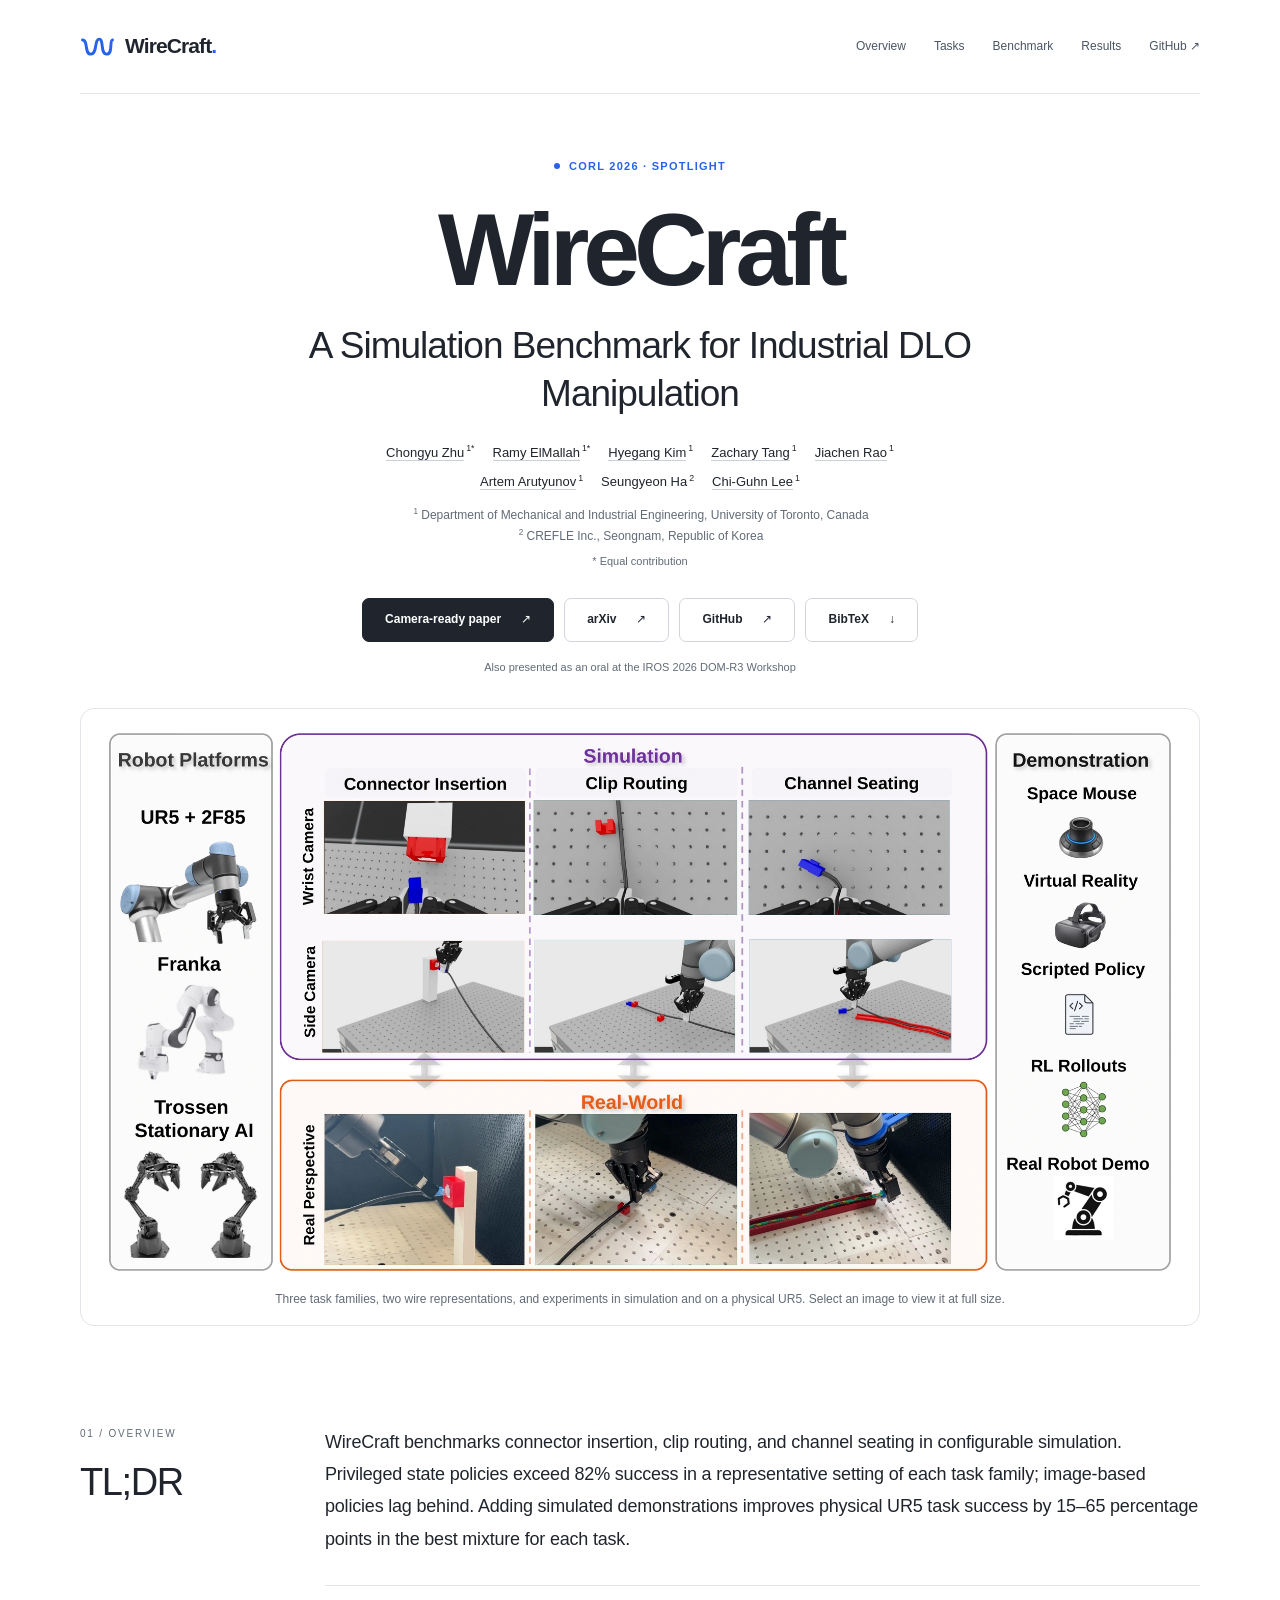
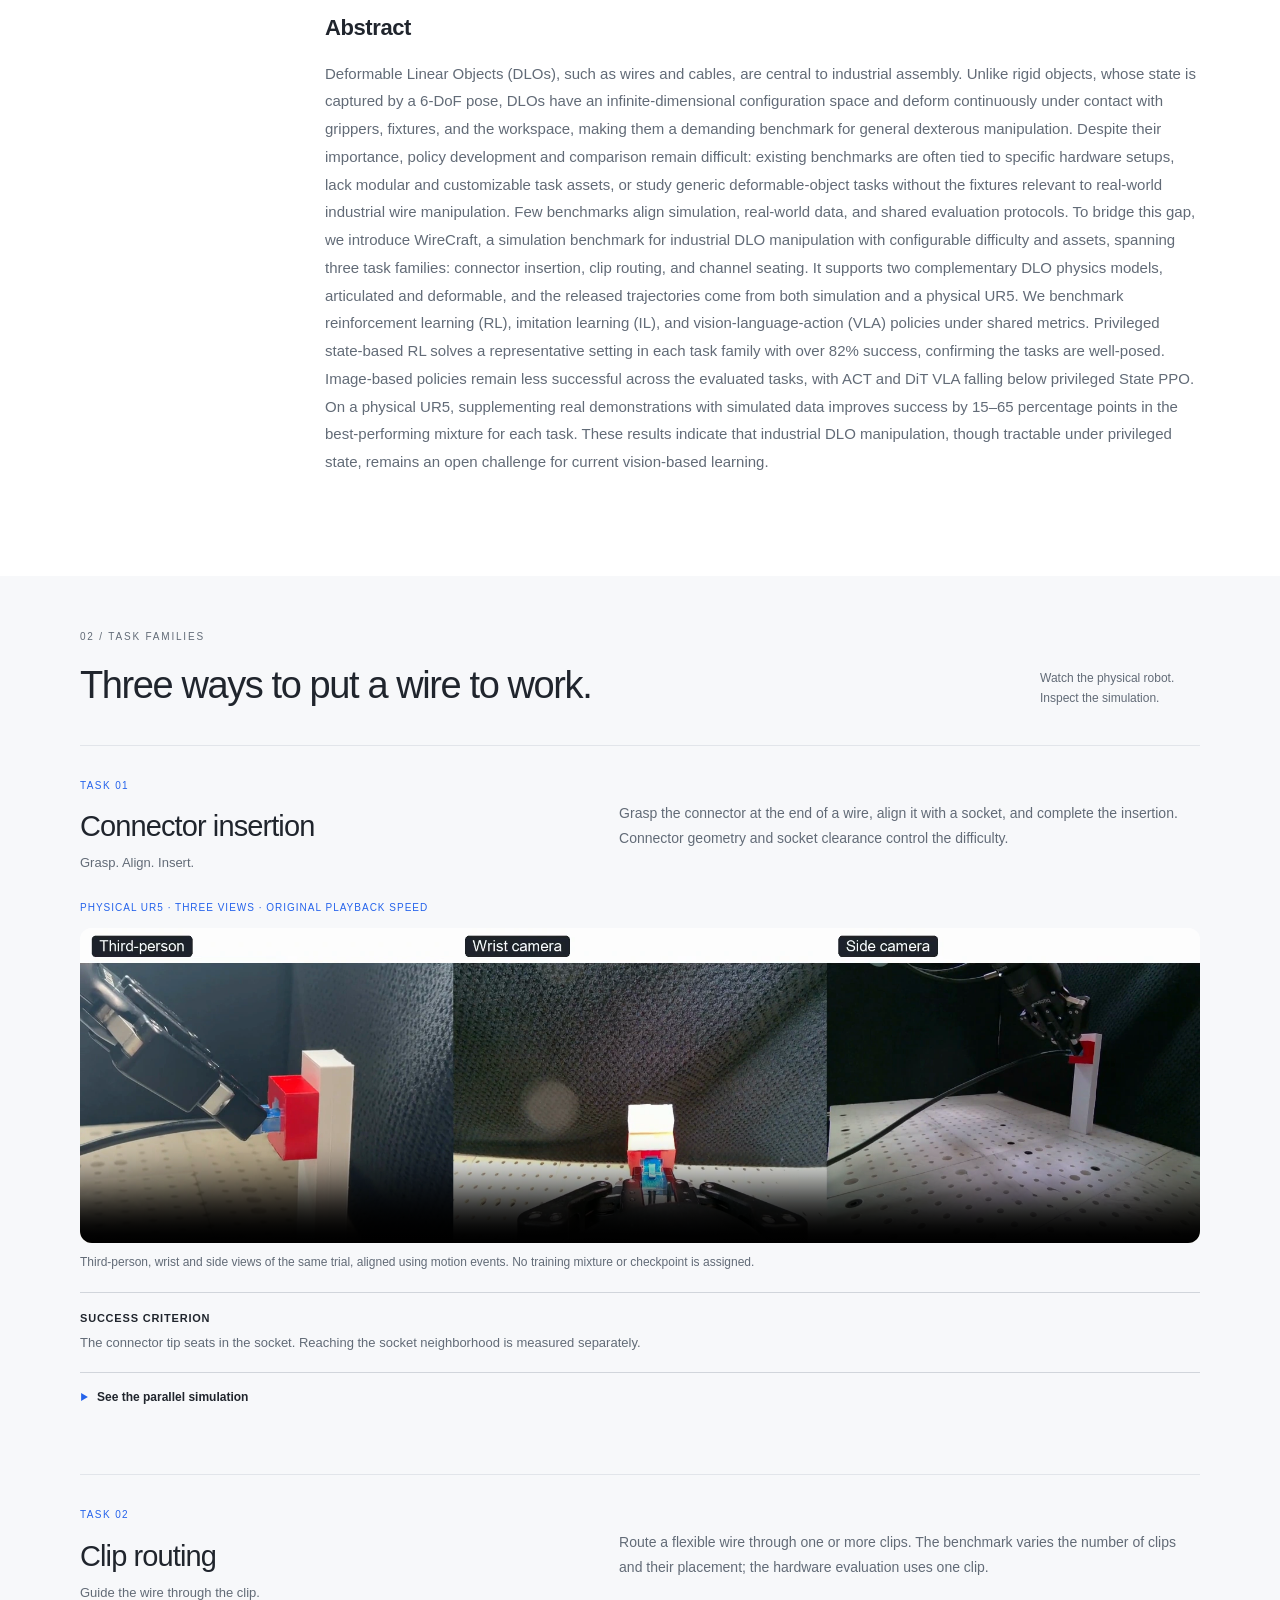
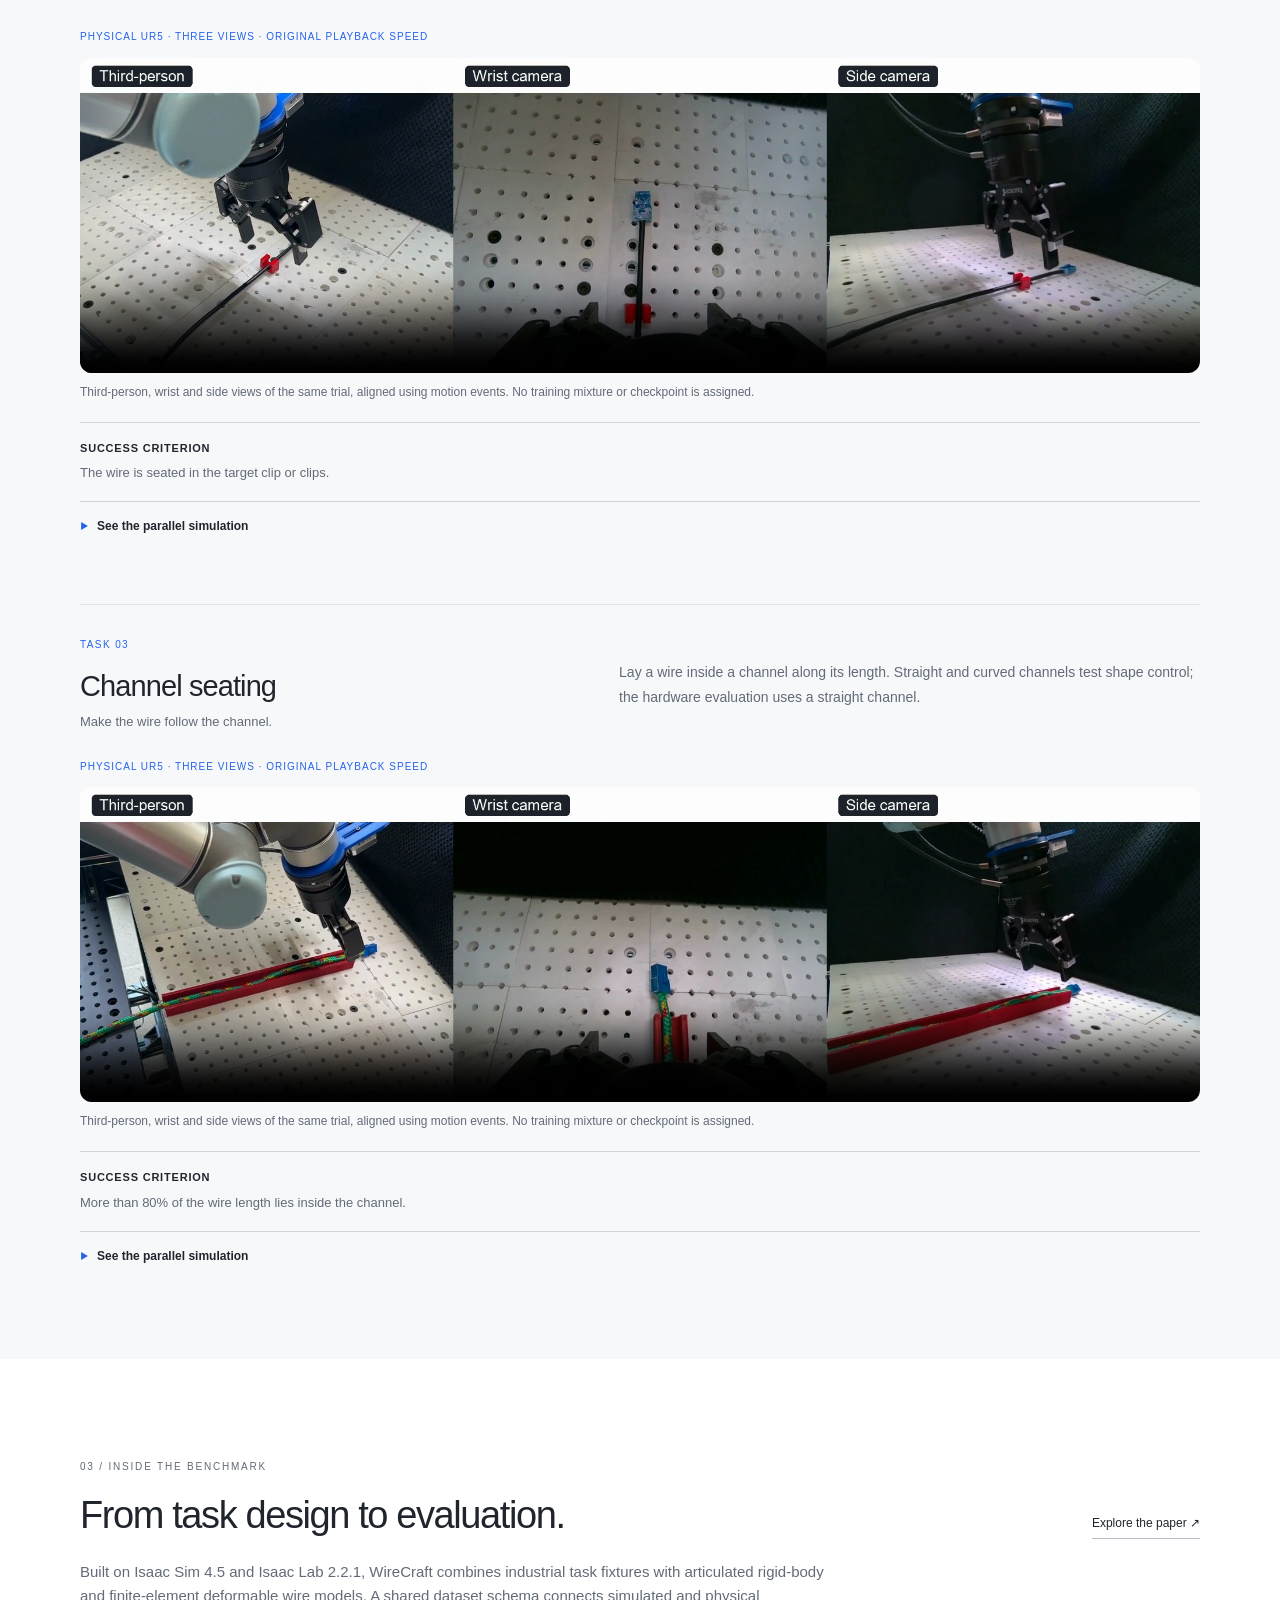
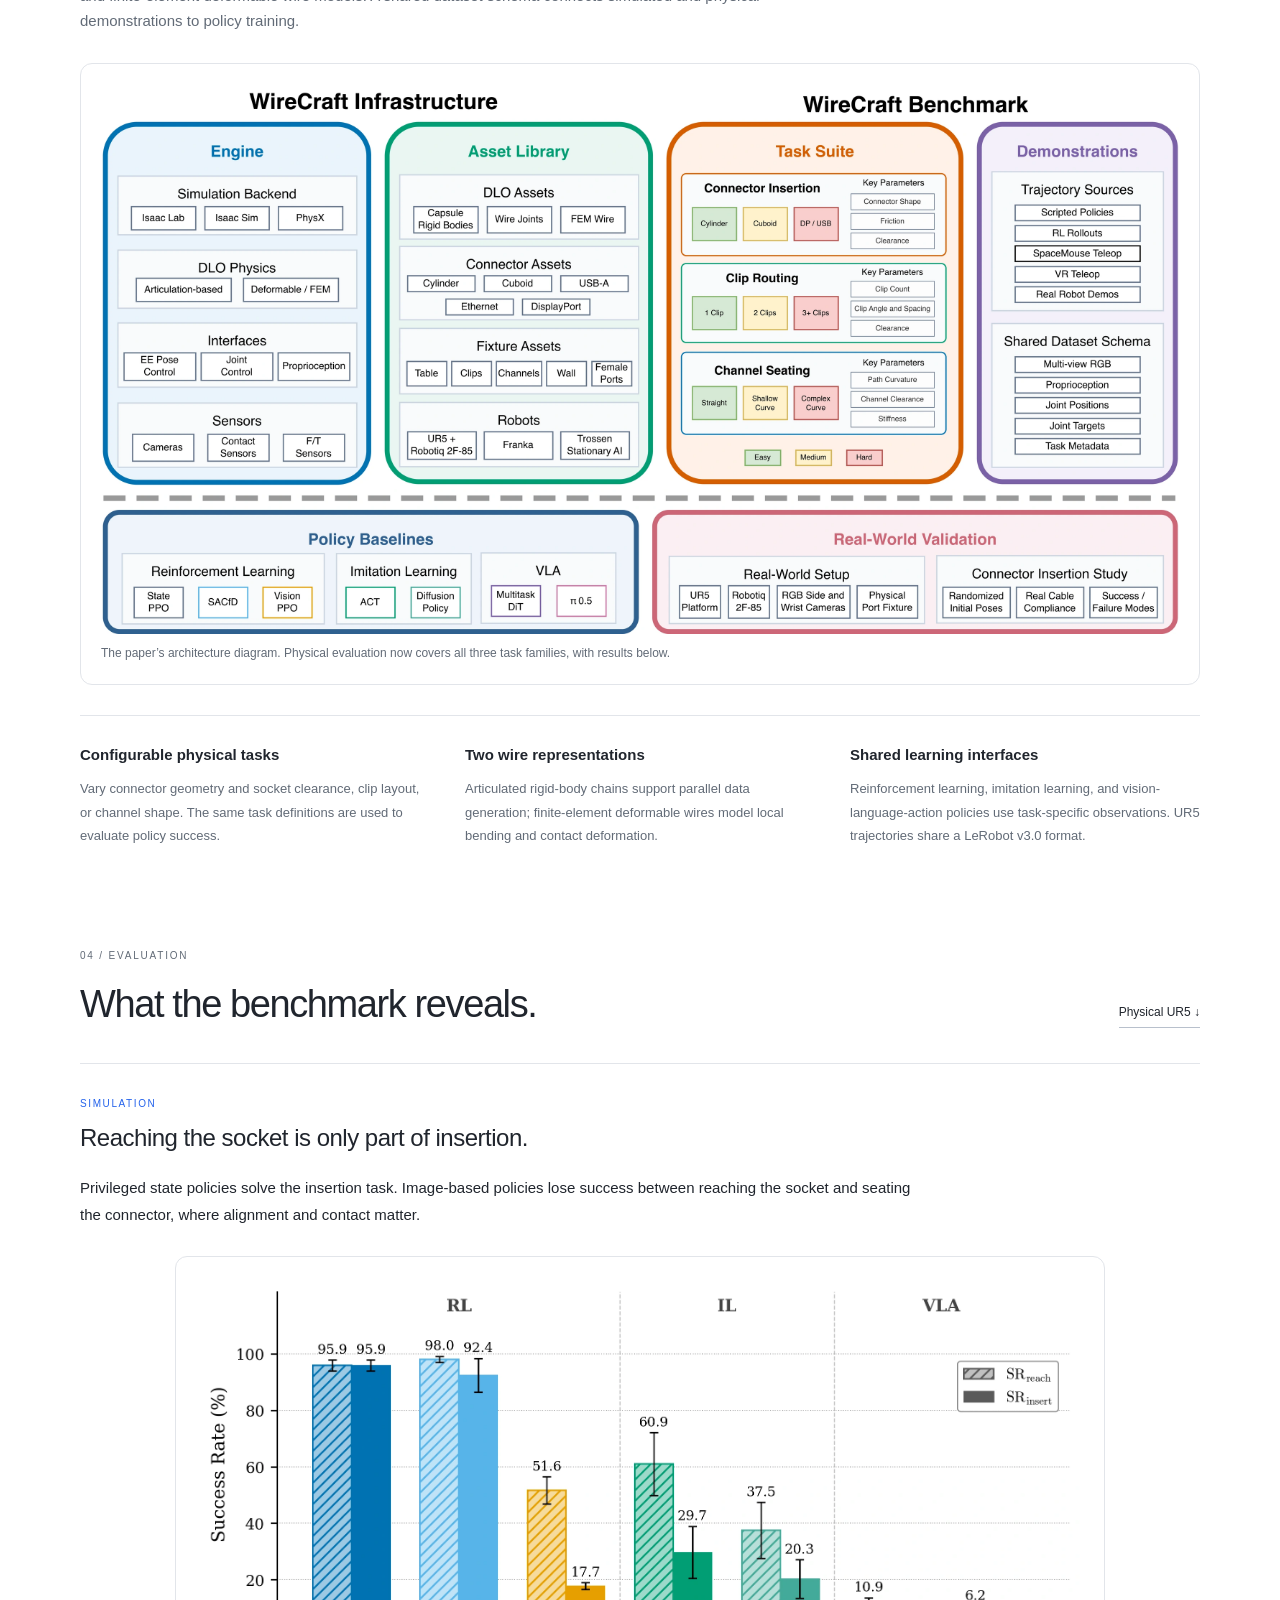
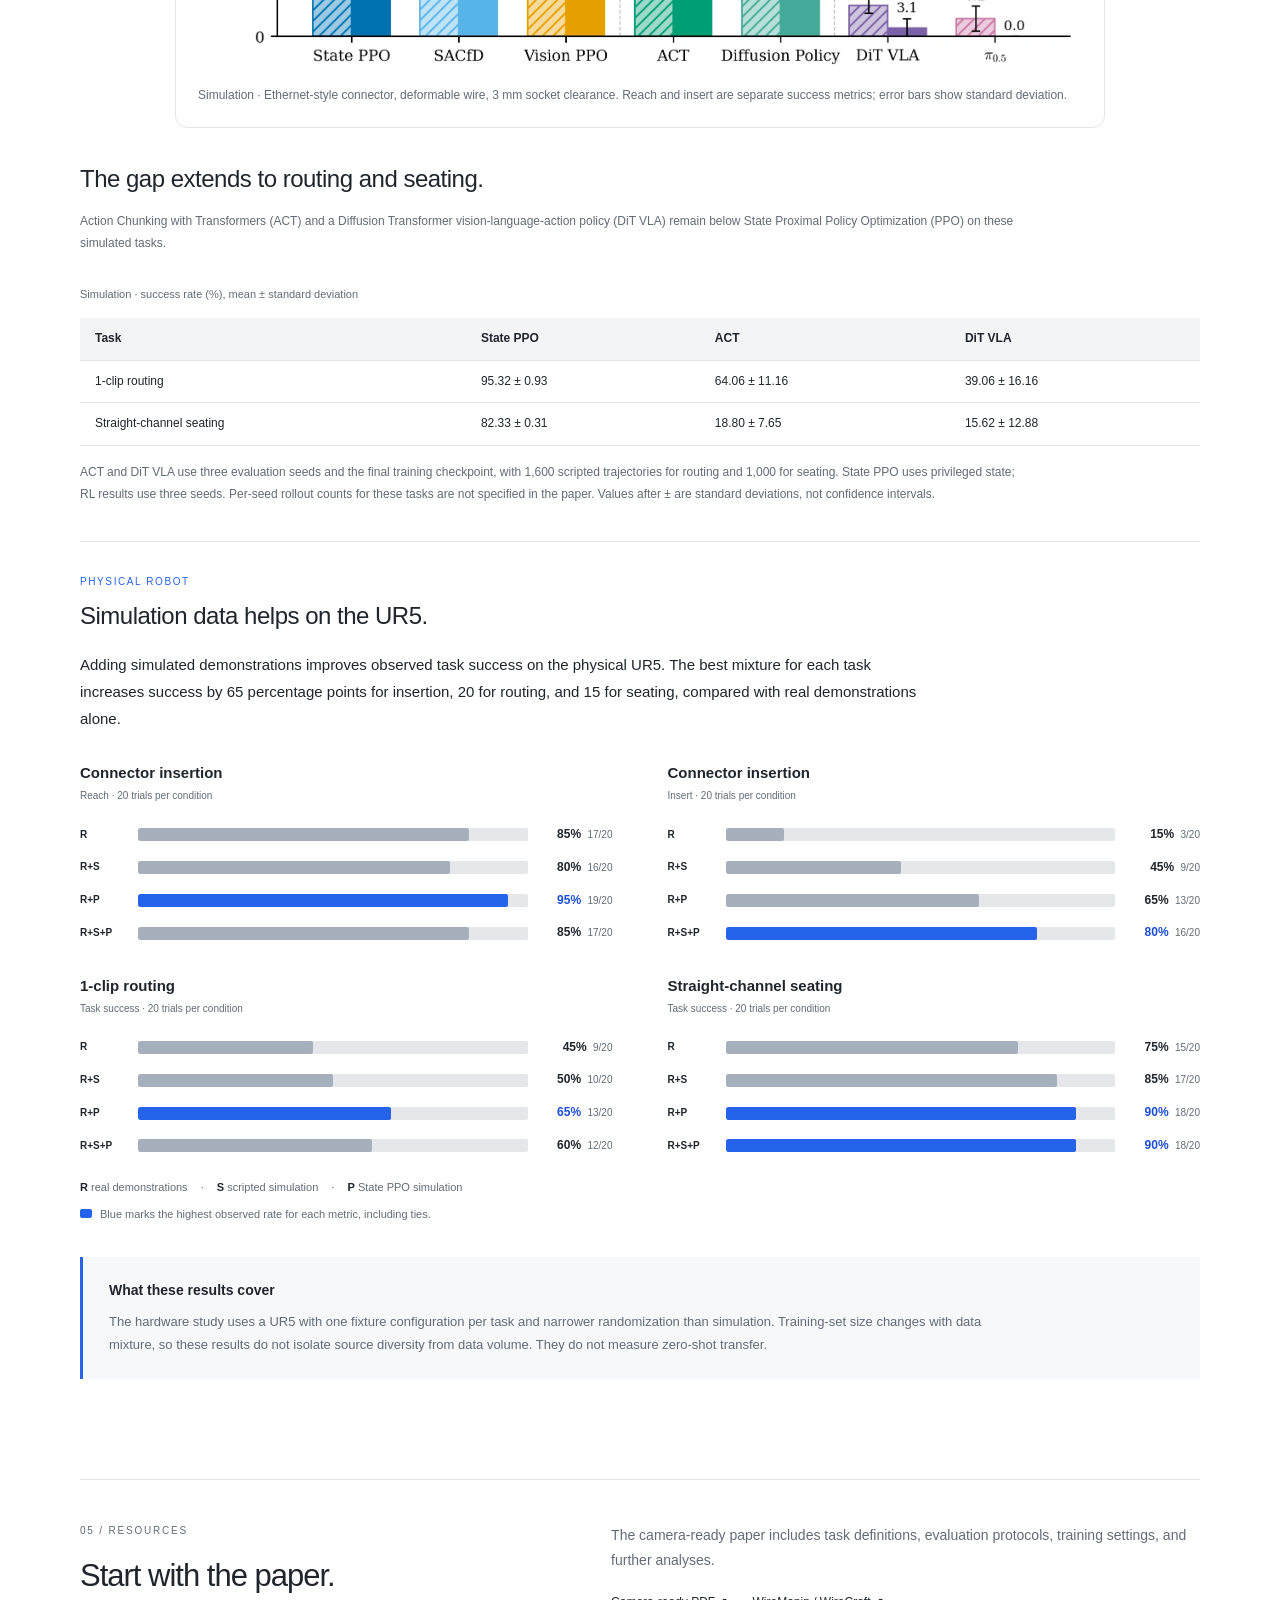
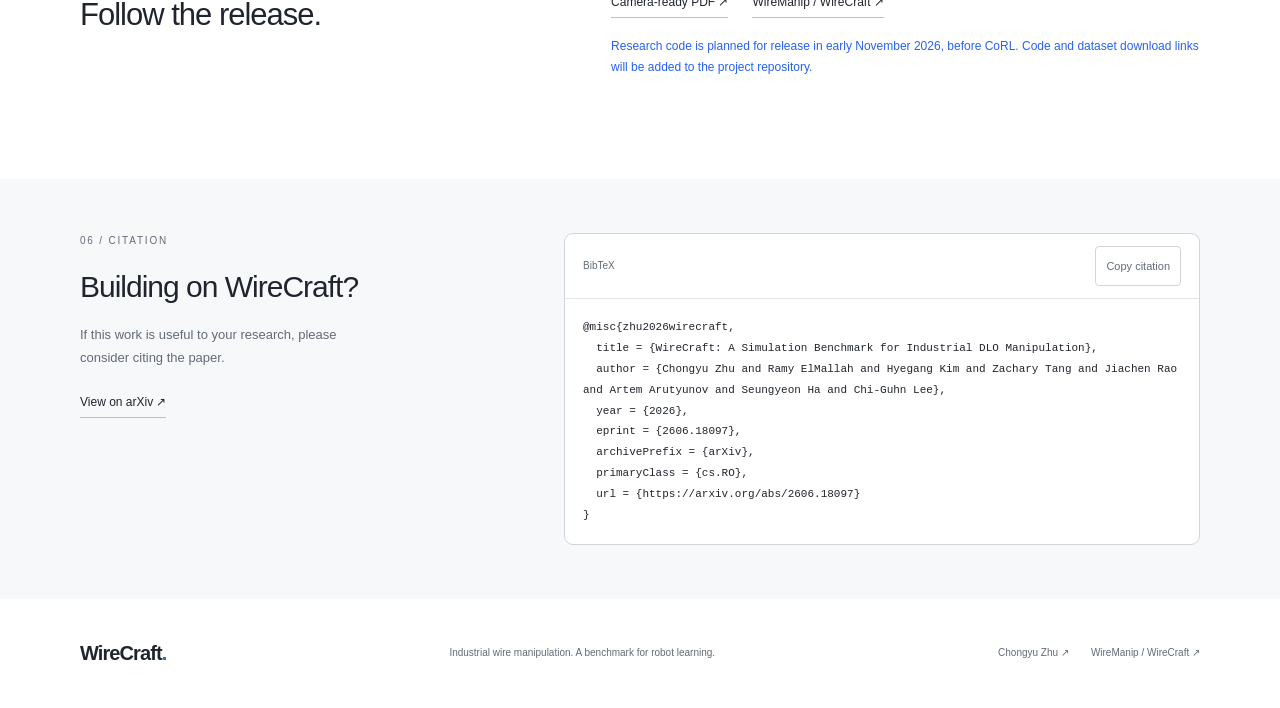
==== commit fb8efb6a: "Refine result presentation and align equal-size camera views" ====
--- a/docs/index.html
+++ b/docs/index.html
@@ -32,12 +32,12 @@
       <div class="hero-figure"><figure class="media"><a class="figure-link" href="assets/media/overview.webp" target="_blank" rel="noopener" aria-label="Open full-size image: WireCraft overview showing connector insertion, clip routing, and channel seating in simulation, with physical UR5 examples underneath."><img src="assets/media/overview.webp" alt="WireCraft overview showing connector insertion, clip routing, and channel seating in simulation, with physical UR5 examples underneath." loading="eager" fetchpriority="high" decoding="async"></a><figcaption>Three task families, two wire representations, and experiments in simulation and on a physical UR5. Select an image to view it at full size.</figcaption></figure></div>
     </section>
     <section class="overview shell section-space" id="overview" aria-labelledby="overview-title">
-      <div class="section-heading"><p class="eyebrow">01 / Overview</p><h2 id="overview-title">Learning to handle<br> what won't hold still.</h2><p class="heading-note">DLO: deformable linear object</p></div>
-      <div class="overview-copy"><p class="lead">A wire bends, drags, and catches on the fixtures around it. WireCraft studies how robots handle these interactions through connector insertion, clip routing, and channel seating. The benchmark combines configurable simulation tasks with demonstrations and evaluation on a physical UR5.</p><details class="abstract-details"><summary>Read the paper abstract</summary><p class="abstract">Deformable Linear Objects (DLOs), such as wires and cables, are central to industrial assembly. Unlike rigid objects, whose state is captured by a 6-DoF pose, DLOs have an infinite-dimensional configuration space and deform continuously under contact with grippers, fixtures, and the workspace, making them a demanding benchmark for general dexterous manipulation. Despite their importance, policy development and comparison remain difficult: existing benchmarks are often tied to specific hardware setups, lack modular and customizable task assets, or study generic deformable-object tasks without the fixtures relevant to real-world industrial wire manipulation. Few benchmarks align simulation, real-world data, and shared evaluation protocols. To bridge this gap, we introduce WireCraft, a simulation benchmark for industrial DLO manipulation with configurable difficulty and assets, spanning three task families: connector insertion, clip routing, and channel seating. It supports two complementary DLO physics models, articulated and deformable, and the released trajectories come from both simulation and a physical UR5. We benchmark reinforcement learning (RL), imitation learning (IL), and vision-language-action (VLA) policies under shared metrics. Privileged state-based RL solves a representative setting in each task family with over 82% success, confirming the tasks are well-posed. Image-based policies remain less successful across the evaluated tasks, with ACT and DiT VLA falling below privileged State PPO. On a physical UR5, supplementing real demonstrations with simulated data improves success by 15–65 percentage points in the best-performing mixture for each task. These results indicate that industrial DLO manipulation, though tractable under privileged state, remains an open challenge for current vision-based learning.</p></details></div>
+      <div class="section-heading"><p class="eyebrow">01 / Overview</p><h2 id="overview-title">TL;DR</h2></div>
+      <div class="overview-copy"><p class="lead">WireCraft benchmarks connector insertion, clip routing, and channel seating in configurable simulation. Privileged state policies exceed 82% success in a representative setting of each task family; image-based policies lag behind. Adding simulated demonstrations improves physical UR5 task success by 15–65 percentage points in the best mixture for each task.</p><div class="abstract-block"><h3>Abstract</h3><p class="abstract">Deformable Linear Objects (DLOs), such as wires and cables, are central to industrial assembly. Unlike rigid objects, whose state is captured by a 6-DoF pose, DLOs have an infinite-dimensional configuration space and deform continuously under contact with grippers, fixtures, and the workspace, making them a demanding benchmark for general dexterous manipulation. Despite their importance, policy development and comparison remain difficult: existing benchmarks are often tied to specific hardware setups, lack modular and customizable task assets, or study generic deformable-object tasks without the fixtures relevant to real-world industrial wire manipulation. Few benchmarks align simulation, real-world data, and shared evaluation protocols. To bridge this gap, we introduce WireCraft, a simulation benchmark for industrial DLO manipulation with configurable difficulty and assets, spanning three task families: connector insertion, clip routing, and channel seating. It supports two complementary DLO physics models, articulated and deformable, and the released trajectories come from both simulation and a physical UR5. We benchmark reinforcement learning (RL), imitation learning (IL), and vision-language-action (VLA) policies under shared metrics. Privileged state-based RL solves a representative setting in each task family with over 82% success, confirming the tasks are well-posed. Image-based policies remain less successful across the evaluated tasks, with ACT and DiT VLA falling below privileged State PPO. On a physical UR5, supplementing real demonstrations with simulated data improves success by 15–65 percentage points in the best-performing mixture for each task. These results indicate that industrial DLO manipulation, though tractable under privileged state, remains an open challenge for current vision-based learning.</p></div></div>
     </section>
     <section class="tasks section-space" id="tasks" aria-labelledby="tasks-title">
       <div class="shell"><div class="section-heading horizontal"><div><p class="eyebrow">02 / Task families</p><h2 id="tasks-title">Three ways to put a wire to work.</h2></div><p class="section-aside">Watch the physical robot.<br> Inspect the simulation.</p></div>
-      <div class="task-list"><article class="task-panel" id="task-insertion" aria-labelledby="task-title-insertion"><div class="task-copy"><div class="task-heading"><p class="task-number">TASK 01</p><h3 id="task-title-insertion">Connector insertion</h3><p class="task-subtitle">Grasp. Align. Insert.</p></div><p class="task-description">Grasp the connector at the end of a wire, align it with a socket, and complete the insertion. Connector geometry and socket clearance control the difficulty.</p></div><div class="task-demo"><p class="media-tag">Physical UR5 · three views · original playback speed</p><figure class="media"><video controls playsinline preload="none" poster="assets/media/real-insertion-multiview-poster.webp" aria-label="Third-person, wrist and side views of the same physical UR5 connector insertion trial."><source src="assets/media/real-insertion-multiview.mp4" type="video/mp4"><a href="assets/media/real-insertion-multiview.mp4">Download this video</a>.</video><figcaption>Third-person, wrist and side views of the same trial, aligned using motion events. No training mixture or checkpoint is assigned.</figcaption></figure></div><p class="task-criterion"><strong>Success criterion</strong>The connector tip seats in the socket. Reaching the socket neighborhood is measured separately.</p><details class="simulation-example"><summary>See the parallel simulation</summary><figure class="media"><video controls playsinline preload="none" poster="assets/media/sim-insertion-poster.webp" aria-label="Parallel simulated environments for connector insertion."><source src="assets/media/sim-insertion.mp4" type="video/mp4"><a href="assets/media/sim-insertion.mp4">Download this video</a>.</video><figcaption>Parallel simulation overview. This is a separate recording from the physical example.</figcaption></figure></details></article><article class="task-panel" id="task-routing" aria-labelledby="task-title-routing"><div class="task-copy"><div class="task-heading"><p class="task-number">TASK 02</p><h3 id="task-title-routing">Clip routing</h3><p class="task-subtitle">Guide the wire through the clip.</p></div><p class="task-description">Route a flexible wire through one or more clips. The benchmark varies the number of clips and their placement; the hardware evaluation uses one clip.</p></div><div class="task-demo"><p class="media-tag">Physical UR5 · three views · original playback speed</p><figure class="media"><video controls playsinline preload="none" poster="assets/media/real-routing-multiview-poster.webp" aria-label="Third-person, wrist and side views of the same physical UR5 clip routing trial."><source src="assets/media/real-routing-multiview.mp4" type="video/mp4"><a href="assets/media/real-routing-multiview.mp4">Download this video</a>.</video><figcaption>Third-person, wrist and side views of the same trial, aligned using motion events. No training mixture or checkpoint is assigned.</figcaption></figure></div><p class="task-criterion"><strong>Success criterion</strong>The wire is seated in the target clip or clips.</p><details class="simulation-example"><summary>See the parallel simulation</summary><figure class="media"><video controls playsinline preload="none" poster="assets/media/sim-routing-poster.webp" aria-label="Parallel simulated environments for clip routing."><source src="assets/media/sim-routing.mp4" type="video/mp4"><a href="assets/media/sim-routing.mp4">Download this video</a>.</video><figcaption>Parallel simulation overview. This is a separate recording from the physical example.</figcaption></figure></details></article><article class="task-panel" id="task-seating" aria-labelledby="task-title-seating"><div class="task-copy"><div class="task-heading"><p class="task-number">TASK 03</p><h3 id="task-title-seating">Channel seating</h3><p class="task-subtitle">Make the wire follow the channel.</p></div><p class="task-description">Lay a wire inside a channel along its length. Straight and curved channels test shape control; the hardware evaluation uses a straight channel.</p></div><div class="task-demo"><p class="media-tag">Physical UR5 · three views · original playback speed</p><figure class="media"><video controls playsinline preload="none" poster="assets/media/real-seating-multiview-poster.webp" aria-label="Third-person, wrist and side views of the same physical UR5 channel seating trial."><source src="assets/media/real-seating-multiview.mp4" type="video/mp4"><a href="assets/media/real-seating-multiview.mp4">Download this video</a>.</video><figcaption>Third-person, wrist and side views of the same trial, aligned using motion events. No training mixture or checkpoint is assigned.</figcaption></figure></div><p class="task-criterion"><strong>Success criterion</strong>More than 80% of the wire length lies inside the channel.</p><details class="simulation-example"><summary>See the parallel simulation</summary><figure class="media"><video controls playsinline preload="none" poster="assets/media/sim-seating-poster.webp" aria-label="Parallel simulated environments for channel seating."><source src="assets/media/sim-seating.mp4" type="video/mp4"><a href="assets/media/sim-seating.mp4">Download this video</a>.</video><figcaption>Parallel simulation overview. This is a separate recording from the physical example.</figcaption></figure></details></article></div></div>
+      <div class="task-list"><article class="task-panel" id="task-insertion" aria-labelledby="task-title-insertion"><div class="task-copy"><div class="task-heading"><p class="task-number">TASK 01</p><h3 id="task-title-insertion">Connector insertion</h3><p class="task-subtitle">Grasp. Align. Insert.</p></div><p class="task-description">Grasp the connector at the end of a wire, align it with a socket, and complete the insertion. Connector geometry and socket clearance control the difficulty.</p></div><div class="task-demo"><p class="media-tag">Physical UR5 · three views · original playback speed</p><figure class="media"><video controls playsinline preload="none" poster="assets/media/real-insertion-multiview-v2-poster.webp" aria-label="Third-person, wrist and side views of the same physical UR5 connector insertion trial."><source src="assets/media/real-insertion-multiview-v2.mp4" type="video/mp4"><a href="assets/media/real-insertion-multiview-v2.mp4">Download this video</a>.</video><figcaption>Third-person, wrist and side views of the same trial, aligned using motion events. No training mixture or checkpoint is assigned.</figcaption></figure></div><p class="task-criterion"><strong>Success criterion</strong>The connector tip seats in the socket. Reaching the socket neighborhood is measured separately.</p><details class="simulation-example"><summary>See the parallel simulation</summary><figure class="media"><video controls playsinline preload="none" poster="assets/media/sim-insertion-poster.webp" aria-label="Parallel simulated environments for connector insertion."><source src="assets/media/sim-insertion.mp4" type="video/mp4"><a href="assets/media/sim-insertion.mp4">Download this video</a>.</video><figcaption>Parallel simulation overview. This is a separate recording from the physical example.</figcaption></figure></details></article><article class="task-panel" id="task-routing" aria-labelledby="task-title-routing"><div class="task-copy"><div class="task-heading"><p class="task-number">TASK 02</p><h3 id="task-title-routing">Clip routing</h3><p class="task-subtitle">Guide the wire through the clip.</p></div><p class="task-description">Route a flexible wire through one or more clips. The benchmark varies the number of clips and their placement; the hardware evaluation uses one clip.</p></div><div class="task-demo"><p class="media-tag">Physical UR5 · three views · original playback speed</p><figure class="media"><video controls playsinline preload="none" poster="assets/media/real-routing-multiview-v2-poster.webp" aria-label="Third-person, wrist and side views of the same physical UR5 clip routing trial."><source src="assets/media/real-routing-multiview-v2.mp4" type="video/mp4"><a href="assets/media/real-routing-multiview-v2.mp4">Download this video</a>.</video><figcaption>Third-person, wrist and side views of the same trial, aligned using motion events. No training mixture or checkpoint is assigned.</figcaption></figure></div><p class="task-criterion"><strong>Success criterion</strong>The wire is seated in the target clip or clips.</p><details class="simulation-example"><summary>See the parallel simulation</summary><figure class="media"><video controls playsinline preload="none" poster="assets/media/sim-routing-poster.webp" aria-label="Parallel simulated environments for clip routing."><source src="assets/media/sim-routing.mp4" type="video/mp4"><a href="assets/media/sim-routing.mp4">Download this video</a>.</video><figcaption>Parallel simulation overview. This is a separate recording from the physical example.</figcaption></figure></details></article><article class="task-panel" id="task-seating" aria-labelledby="task-title-seating"><div class="task-copy"><div class="task-heading"><p class="task-number">TASK 03</p><h3 id="task-title-seating">Channel seating</h3><p class="task-subtitle">Make the wire follow the channel.</p></div><p class="task-description">Lay a wire inside a channel along its length. Straight and curved channels test shape control; the hardware evaluation uses a straight channel.</p></div><div class="task-demo"><p class="media-tag">Physical UR5 · three views · original playback speed</p><figure class="media"><video controls playsinline preload="none" poster="assets/media/real-seating-multiview-v2-poster.webp" aria-label="Third-person, wrist and side views of the same physical UR5 channel seating trial."><source src="assets/media/real-seating-multiview-v2.mp4" type="video/mp4"><a href="assets/media/real-seating-multiview-v2.mp4">Download this video</a>.</video><figcaption>Third-person, wrist and side views of the same trial, aligned using motion events. No training mixture or checkpoint is assigned.</figcaption></figure></div><p class="task-criterion"><strong>Success criterion</strong>More than 80% of the wire length lies inside the channel.</p><details class="simulation-example"><summary>See the parallel simulation</summary><figure class="media"><video controls playsinline preload="none" poster="assets/media/sim-seating-poster.webp" aria-label="Parallel simulated environments for channel seating."><source src="assets/media/sim-seating.mp4" type="video/mp4"><a href="assets/media/sim-seating.mp4">Download this video</a>.</video><figcaption>Parallel simulation overview. This is a separate recording from the physical example.</figcaption></figure></details></article></div></div>
     </section>
     <section class="benchmark shell section-space" id="benchmark" aria-labelledby="benchmark-title">
       <div class="section-heading horizontal"><div><p class="eyebrow">03 / Inside the benchmark</p><h2 id="benchmark-title">From task design to evaluation.</h2></div><a class="text-link" href="assets/paper/wirecraft-camera-ready.pdf">Explore the paper <span aria-hidden="true">↗</span></a></div>
@@ -47,19 +47,16 @@
     </section>
     <section class="results shell section-space" id="results" aria-labelledby="results-title">
       <div class="section-heading horizontal"><div><p class="eyebrow">04 / Evaluation</p><h2 id="results-title">What the benchmark reveals.</h2></div><a class="text-link" href="#physical-results">Physical UR5 ↓</a></div>
-      <article class="result-block" id="physical-results">
-        <div class="result-heading"><p class="result-label">Physical robot</p><h3>Simulation data helps on the UR5.</h3></div>
-        <p class="results-summary">Adding simulated demonstrations improves observed task success on the physical UR5. The best mixture for each task increases success by 65 percentage points for insertion, 20 for routing, and 15 for seating, compared with real demonstrations alone.</p>
-        <div class="hardware-charts"><div class="result-chart"><h4>Connector insertion</h4><p class="chart-subtitle">Task success · 20 trials per condition</p><div class="bar-row mixture-0"><span class="bar-label">R</span><span class="bar-track" aria-hidden="true"><span style="width:15%"></span></span><span class="bar-value">15% <small>3/20</small></span></div><div class="bar-row mixture-1"><span class="bar-label">R+S</span><span class="bar-track" aria-hidden="true"><span style="width:45%"></span></span><span class="bar-value">45% <small>9/20</small></span></div><div class="bar-row mixture-2"><span class="bar-label">R+P</span><span class="bar-track" aria-hidden="true"><span style="width:65%"></span></span><span class="bar-value">65% <small>13/20</small></span></div><div class="bar-row mixture-3"><span class="bar-label">R+S+P</span><span class="bar-track" aria-hidden="true"><span style="width:80%"></span></span><span class="bar-value">80% <small>16/20</small></span></div></div><div class="result-chart"><h4>1-clip routing</h4><p class="chart-subtitle">Task success · 20 trials per condition</p><div class="bar-row mixture-0"><span class="bar-label">R</span><span class="bar-track" aria-hidden="true"><span style="width:45%"></span></span><span class="bar-value">45% <small>9/20</small></span></div><div class="bar-row mixture-1"><span class="bar-label">R+S</span><span class="bar-track" aria-hidden="true"><span style="width:50%"></span></span><span class="bar-value">50% <small>10/20</small></span></div><div class="bar-row mixture-2"><span class="bar-label">R+P</span><span class="bar-track" aria-hidden="true"><span style="width:65%"></span></span><span class="bar-value">65% <small>13/20</small></span></div><div class="bar-row mixture-3"><span class="bar-label">R+S+P</span><span class="bar-track" aria-hidden="true"><span style="width:60%"></span></span><span class="bar-value">60% <small>12/20</small></span></div></div><div class="result-chart"><h4>Straight-channel seating</h4><p class="chart-subtitle">Task success · 20 trials per condition</p><div class="bar-row mixture-0"><span class="bar-label">R</span><span class="bar-track" aria-hidden="true"><span style="width:75%"></span></span><span class="bar-value">75% <small>15/20</small></span></div><div class="bar-row mixture-1"><span class="bar-label">R+S</span><span class="bar-track" aria-hidden="true"><span style="width:85%"></span></span><span class="bar-value">85% <small>17/20</small></span></div><div class="bar-row mixture-2"><span class="bar-label">R+P</span><span class="bar-track" aria-hidden="true"><span style="width:90%"></span></span><span class="bar-value">90% <small>18/20</small></span></div><div class="bar-row mixture-3"><span class="bar-label">R+S+P</span><span class="bar-track" aria-hidden="true"><span style="width:90%"></span></span><span class="bar-value">90% <small>18/20</small></span></div></div></div><p class="data-key"><strong>R</strong> real demonstrations <span>·</span> <strong>S</strong> scripted simulation <span>·</span> <strong>P</strong> State PPO simulation</p><details class="result-details"><summary>Trial counts and 95% confidence intervals</summary><p>Wilson binomial intervals, calculated from the reported successes and trials. Each condition has 20 hardware trials; these intervals describe sampling uncertainty, not a paired significance test.</p><div class="results-table-wrap" role="region" aria-label="Physical UR5 · ACT task success" tabindex="0"><table class="results-table"><caption>Physical UR5 · ACT task success</caption><thead><tr><th scope="col">Physical task</th><th scope="col">Training data</th><th scope="col">Successes / trials</th><th scope="col">Success rate</th><th scope="col">95% Wilson interval</th></tr></thead><tbody><tr><th scope="row">Connector insertion</th><td>R</td><td>3/20</td><td>15%</td><td>5.2–36.0%</td></tr><tr><th scope="row">Connector insertion</th><td>R+S</td><td>9/20</td><td>45%</td><td>25.8–65.8%</td></tr><tr><th scope="row">Connector insertion</th><td>R+P</td><td>13/20</td><td>65%</td><td>43.3–81.9%</td></tr><tr><th scope="row">Connector insertion</th><td>R+S+P</td><td>16/20</td><td>80%</td><td>58.4–91.9%</td></tr><tr><th scope="row">1-clip routing</th><td>R</td><td>9/20</td><td>45%</td><td>25.8–65.8%</td></tr><tr><th scope="row">1-clip routing</th><td>R+S</td><td>10/20</td><td>50%</td><td>29.9–70.1%</td></tr><tr><th scope="row">1-clip routing</th><td>R+P</td><td>13/20</td><td>65%</td><td>43.3–81.9%</td></tr><tr><th scope="row">1-clip routing</th><td>R+S+P</td><td>12/20</td><td>60%</td><td>38.7–78.1%</td></tr><tr><th scope="row">Straight-channel seating</th><td>R</td><td>15/20</td><td>75%</td><td>53.1–88.8%</td></tr><tr><th scope="row">Straight-channel seating</th><td>R+S</td><td>17/20</td><td>85%</td><td>64.0–94.8%</td></tr><tr><th scope="row">Straight-channel seating</th><td>R+P</td><td>18/20</td><td>90%</td><td>69.9–97.2%</td></tr><tr><th scope="row">Straight-channel seating</th><td>R+S+P</td><td>18/20</td><td>90%</td><td>69.9–97.2%</td></tr></tbody></table></div></details>
-        <p class="result-note">Action Chunking with Transformers (ACT) on a physical UR5 with a Robotiq 2F-85 gripper. Each task and data mixture is evaluated over 20 trials. Checkpoints are selected by lowest action error on held-out real episodes. Every mixture includes real demonstrations.</p>
-        <a class="text-link download-link" href="assets/data/real-robot-success.csv" download>Download hardware results (CSV) ↓</a>
-      </article>
       <article class="result-block" id="simulation-results">
         <div class="result-heading"><p class="result-label">Simulation</p><h3>Reaching the socket is only part of insertion.</h3></div>
         <p class="results-summary">Privileged state policies solve the insertion task. Image-based policies lose success between reaching the socket and seating the connector, where alignment and contact matter.</p>
         <div class="insertion-figure"><figure class="media"><a class="figure-link" href="assets/media/insertion-results.webp" target="_blank" rel="noopener" aria-label="Open full-size image: Simulated Ethernet-style insertion: privileged State PPO and SACfD exceed 92% insertion success; all image-based policies have a gap between reaching the socket and completing insertion."><img src="assets/media/insertion-results.webp" alt="Simulated Ethernet-style insertion: privileged State PPO and SACfD exceed 92% insertion success; all image-based policies have a gap between reaching the socket and completing insertion." loading="lazy" decoding="async"></a><figcaption>Simulation · Ethernet-style connector, deformable wire, 3 mm socket clearance. Reach and insert are separate success metrics; error bars show standard deviation.</figcaption></figure></div>
-        <details class="result-details"><summary>Results across four connector geometries</summary><div class="results-table-wrap" role="region" aria-label="Simulation · 3 mm clearance · mean ± standard deviation across three seeds" tabindex="0"><table class="results-table"><caption>Simulation · 3 mm clearance · mean ± standard deviation across three seeds</caption><thead><tr><th scope="col">Connector</th><th scope="col">Policy</th><th scope="col">Reach (%)</th><th scope="col">Insert (%)</th></tr></thead><tbody><tr><th scope="row">Cylinder</th><td>State PPO</td><td>95.00 ± 1.25</td><td>93.75 ± 1.25</td></tr><tr><th scope="row">Cylinder</th><td>SACfD</td><td>97.27 ± 1.06</td><td>85.55 ± 8.68</td></tr><tr><th scope="row">Cylinder</th><td>Vision PPO</td><td>68.07 ± 6.02</td><td>41.49 ± 1.32</td></tr><tr><th scope="row">Cuboid</th><td>State PPO</td><td>97.08 ± 1.44</td><td>95.00 ± 3.75</td></tr><tr><th scope="row">Cuboid</th><td>SACfD</td><td>96.70 ± 1.06</td><td>93.06 ± 6.46</td></tr><tr><th scope="row">Cuboid</th><td>Vision PPO</td><td>41.67 ± 4.73</td><td>6.25 ± 3.31</td></tr><tr><th scope="row">Ethernet-style</th><td>State PPO</td><td>95.86 ± 1.93</td><td>95.86 ± 1.93</td></tr><tr><th scope="row">Ethernet-style</th><td>SACfD</td><td>98.05 ± 1.05</td><td>92.40 ± 5.91</td></tr><tr><th scope="row">Ethernet-style</th><td>Vision PPO</td><td>51.63 ± 4.82</td><td>17.74 ± 1.21</td></tr><tr><th scope="row">DisplayPort</th><td>State PPO</td><td>95.00 ± 1.25</td><td>92.92 ± 3.15</td></tr><tr><th scope="row">DisplayPort</th><td>SACfD</td><td>95.62 ± 10.58</td><td>77.43 ± 6.17</td></tr><tr><th scope="row">DisplayPort</th><td>Vision PPO</td><td>34.01 ± 5.73</td><td>3.32 ± 1.45</td></tr></tbody></table></div></details><details class="result-details"><summary>Insertion values and evaluation protocol</summary><div class="results-table-wrap" role="region" aria-label="Simulation · Ethernet-style connector · 3 mm clearance" tabindex="0"><table class="results-table"><caption>Simulation · Ethernet-style connector · 3 mm clearance</caption><thead><tr><th scope="col">Policy</th><th scope="col">Reach (%)</th><th scope="col">Insert (%)</th></tr></thead><tbody><tr><th scope="row">State PPO</th><td>95.86 ± 1.93</td><td>95.86 ± 1.93</td></tr><tr><th scope="row">SACfD</th><td>98.05 ± 1.05</td><td>92.40 ± 5.91</td></tr><tr><th scope="row">Vision PPO</th><td>51.63 ± 4.82</td><td>17.74 ± 1.21</td></tr><tr><th scope="row">ACT</th><td>60.94 ± 11.16</td><td>29.69 ± 9.24</td></tr><tr><th scope="row">Diffusion Policy</th><td>37.50 ± 9.88</td><td>20.31 ± 6.81</td></tr><tr><th scope="row">DiT VLA</th><td>10.94 ± 2.71</td><td>3.13 ± 3.13</td></tr><tr><th scope="row">π0.5</th><td>6.25 ± 4.42</td><td>0.00 ± 0.00</td></tr></tbody></table></div><p>Reach: the held connector comes within 2 cm of the socket. Insert: the connector tip seats in the socket. RL uses three seeds. Insertion imitation-learning and VLA baselines use four evaluation seeds × 16 rollouts per checkpoint; results are the best observed among three reach-selected checkpoints, selected on evaluation rollouts. Their training budgets differ. All ± values are standard deviations.</p></details>
-        <div class="cross-task"><h3>The gap extends to routing and seating.</h3><p class="result-note">Action Chunking with Transformers (ACT) and a Diffusion Transformer vision-language-action policy (DiT VLA) remain below State Proximal Policy Optimization (PPO) on these simulated tasks.</p><div class="results-table-wrap" role="region" aria-label="Simulation · success rate (%), mean ± standard deviation" tabindex="0"><table class="results-table"><caption>Simulation · success rate (%), mean ± standard deviation</caption><thead><tr><th scope="col">Task</th><th scope="col">State PPO</th><th scope="col">ACT</th><th scope="col">DiT VLA</th></tr></thead><tbody><tr><th scope="row">1-clip routing</th><td>95.32 ± 0.93</td><td>64.06 ± 11.16</td><td>39.06 ± 16.16</td></tr><tr><th scope="row">Straight-channel seating</th><td>82.33 ± 0.31</td><td>18.80 ± 7.65</td><td>15.62 ± 12.88</td></tr></tbody></table></div><p class="result-note">ACT and DiT VLA use three evaluation seeds and the final training checkpoint, with 1,600 scripted trajectories for routing and 1,000 for seating. State PPO uses privileged state; RL results use three seeds. Per-seed rollout counts for these tasks are not specified in the paper. Values after ± are standard deviations, not confidence intervals.</p><a class="text-link download-link" href="assets/data/simulation-cross-task.csv" download>Download routing and seating results (CSV) ↓</a></div>
+        <div class="cross-task"><h3>The gap extends to routing and seating.</h3><p class="result-note">Action Chunking with Transformers (ACT) and a Diffusion Transformer vision-language-action policy (DiT VLA) remain below State Proximal Policy Optimization (PPO) on these simulated tasks.</p><div class="results-table-wrap" role="region" aria-label="Simulation · success rate (%), mean ± standard deviation" tabindex="0"><table class="results-table"><caption>Simulation · success rate (%), mean ± standard deviation</caption><thead><tr><th scope="col">Task</th><th scope="col">State PPO</th><th scope="col">ACT</th><th scope="col">DiT VLA</th></tr></thead><tbody><tr><th scope="row">1-clip routing</th><td>95.32 ± 0.93</td><td>64.06 ± 11.16</td><td>39.06 ± 16.16</td></tr><tr><th scope="row">Straight-channel seating</th><td>82.33 ± 0.31</td><td>18.80 ± 7.65</td><td>15.62 ± 12.88</td></tr></tbody></table></div><p class="result-note">ACT and DiT VLA use three evaluation seeds and the final training checkpoint, with 1,600 scripted trajectories for routing and 1,000 for seating. State PPO uses privileged state; RL results use three seeds. Per-seed rollout counts for these tasks are not specified in the paper. Values after ± are standard deviations, not confidence intervals.</p></div>
+      </article>
+      <article class="result-block" id="physical-results">
+        <div class="result-heading"><p class="result-label">Physical robot</p><h3>Simulation data helps on the UR5.</h3></div>
+        <p class="results-summary">Adding simulated demonstrations improves observed task success on the physical UR5. The best mixture for each task increases success by 65 percentage points for insertion, 20 for routing, and 15 for seating, compared with real demonstrations alone.</p>
+        <div class="hardware-charts"><div class="result-chart"><h4>Connector insertion</h4><p class="chart-subtitle">Reach · 20 trials per condition</p><div class="bar-row"><span class="bar-label">R</span><span class="bar-track" aria-hidden="true"><span style="width:85%"></span></span><span class="bar-value">85% <small>17/20</small></span></div><div class="bar-row"><span class="bar-label">R+S</span><span class="bar-track" aria-hidden="true"><span style="width:80%"></span></span><span class="bar-value">80% <small>16/20</small></span></div><div class="bar-row is-best"><span class="bar-label">R+P</span><span class="bar-track" aria-hidden="true"><span style="width:95%"></span></span><span class="bar-value"><span class="sr-only">Highest observed rate. </span>95% <small>19/20</small></span></div><div class="bar-row"><span class="bar-label">R+S+P</span><span class="bar-track" aria-hidden="true"><span style="width:85%"></span></span><span class="bar-value">85% <small>17/20</small></span></div></div><div class="result-chart"><h4>Connector insertion</h4><p class="chart-subtitle">Insert · 20 trials per condition</p><div class="bar-row"><span class="bar-label">R</span><span class="bar-track" aria-hidden="true"><span style="width:15%"></span></span><span class="bar-value">15% <small>3/20</small></span></div><div class="bar-row"><span class="bar-label">R+S</span><span class="bar-track" aria-hidden="true"><span style="width:45%"></span></span><span class="bar-value">45% <small>9/20</small></span></div><div class="bar-row"><span class="bar-label">R+P</span><span class="bar-track" aria-hidden="true"><span style="width:65%"></span></span><span class="bar-value">65% <small>13/20</small></span></div><div class="bar-row is-best"><span class="bar-label">R+S+P</span><span class="bar-track" aria-hidden="true"><span style="width:80%"></span></span><span class="bar-value"><span class="sr-only">Highest observed rate. </span>80% <small>16/20</small></span></div></div><div class="result-chart"><h4>1-clip routing</h4><p class="chart-subtitle">Task success · 20 trials per condition</p><div class="bar-row"><span class="bar-label">R</span><span class="bar-track" aria-hidden="true"><span style="width:45%"></span></span><span class="bar-value">45% <small>9/20</small></span></div><div class="bar-row"><span class="bar-label">R+S</span><span class="bar-track" aria-hidden="true"><span style="width:50%"></span></span><span class="bar-value">50% <small>10/20</small></span></div><div class="bar-row is-best"><span class="bar-label">R+P</span><span class="bar-track" aria-hidden="true"><span style="width:65%"></span></span><span class="bar-value"><span class="sr-only">Highest observed rate. </span>65% <small>13/20</small></span></div><div class="bar-row"><span class="bar-label">R+S+P</span><span class="bar-track" aria-hidden="true"><span style="width:60%"></span></span><span class="bar-value">60% <small>12/20</small></span></div></div><div class="result-chart"><h4>Straight-channel seating</h4><p class="chart-subtitle">Task success · 20 trials per condition</p><div class="bar-row"><span class="bar-label">R</span><span class="bar-track" aria-hidden="true"><span style="width:75%"></span></span><span class="bar-value">75% <small>15/20</small></span></div><div class="bar-row"><span class="bar-label">R+S</span><span class="bar-track" aria-hidden="true"><span style="width:85%"></span></span><span class="bar-value">85% <small>17/20</small></span></div><div class="bar-row is-best"><span class="bar-label">R+P</span><span class="bar-track" aria-hidden="true"><span style="width:90%"></span></span><span class="bar-value"><span class="sr-only">Highest observed rate. </span>90% <small>18/20</small></span></div><div class="bar-row is-best"><span class="bar-label">R+S+P</span><span class="bar-track" aria-hidden="true"><span style="width:90%"></span></span><span class="bar-value"><span class="sr-only">Highest observed rate. </span>90% <small>18/20</small></span></div></div></div><p class="data-key"><strong>R</strong> real demonstrations <span>·</span> <strong>S</strong> scripted simulation <span>·</span> <strong>P</strong> State PPO simulation</p><p class="chart-key"><span aria-hidden="true"></span>Blue marks the highest observed rate for each metric, including ties.</p>
       </article>
       <aside class="scope-note"><h3>What these results cover</h3><p>The hardware study uses a UR5 with one fixture configuration per task and narrower randomization than simulation. Training-set size changes with data mixture, so these results do not isolate source diversity from data volume. They do not measure zero-shot transfer.</p></aside>
     </section>
--- a/docs/styles.css
+++ b/docs/styles.css
@@ -6,7 +6,7 @@
 @media(prefers-reduced-motion:reduce){html{scroll-behavior:auto}}
 
 /* Final research content, built on the original finance template. */
-sup{font-size:.68em;vertical-align:super;line-height:0;margin-left:2px}.authors>span{white-space:nowrap}.affiliations{font-size:12px;line-height:1.8;max-width:900px;margin-inline:auto;margin-top:12px}.contribution-note{font-size:11px;margin-top:4px}.secondary-venue{font-size:11px}.hero-figure{background:#fff;border:1px solid var(--line);border-radius:14px;padding:20px 24px 15px;text-align:left}.hero-figure .media img{max-height:none;border-radius:0}.hero-figure .media figcaption{text-align:center;font-size:12px;margin-top:15px}.figure-link{display:block;cursor:zoom-in}.heading-note{font-size:12px;color:var(--muted);margin-top:23px}.abstract-details{margin-top:23px;border-top:1px solid var(--line);padding-top:14px}summary{cursor:pointer;font-size:13px;font-weight:550;line-height:1.8;padding:6px 0;list-style-position:outside;margin-left:17px}summary::marker{color:var(--accent)}summary:focus-visible{outline:3px solid var(--accent);outline-offset:4px}.abstract-details[open] summary{margin-bottom:10px}.overview-copy .abstract{margin-top:10px;font-size:14px}.media-tag{font-size:10px;letter-spacing:1px;text-transform:uppercase;color:var(--accent);margin-bottom:12px}.task-criterion{font-size:13px;color:var(--muted);border-top:1px solid #d1d5db;padding-top:16px;margin-top:20px}.task-criterion strong{font-size:11px;text-transform:uppercase;letter-spacing:.8px;display:block;margin-bottom:5px;color:var(--ink)}.simulation-example{margin-top:18px;border-top:1px solid #d1d5db;padding-top:8px}.simulation-example .media{margin-top:12px;max-width:760px}.simulation-example summary{font-size:12px}.method-points{display:grid;grid-template-columns:repeat(3,1fr);gap:35px;border-top:1px solid var(--line);margin-top:30px;padding-top:27px}.method-points h3{font-size:15px;font-weight:600;margin-bottom:10px}.method-points p{font-size:13px;color:var(--muted);line-height:1.8}.benchmark>.media{background:#fff;border:1px solid var(--line);padding:20px;border-radius:12px}.benchmark>.media img{border-radius:0}.result-block{border-top:1px solid var(--line);padding-top:32px;margin-top:35px}.result-heading{margin-bottom:19px}.result-label{font-size:10px;letter-spacing:1.6px;text-transform:uppercase;color:var(--accent);margin-bottom:10px}.result-block h3{font-size:24px;line-height:1.35;font-weight:530;letter-spacing:-.5px}.results-summary{font-size:15px;max-width:850px}.hardware-charts{display:grid;grid-template-columns:repeat(3,1fr);gap:30px;margin:30px 0 22px}.result-chart{min-width:0}.result-chart h4{font-size:15px;font-weight:600;line-height:1.4;margin:0}.chart-subtitle{color:var(--muted);font-size:10px;margin-top:5px;margin-bottom:20px}.bar-row{display:grid;grid-template-columns:49px 1fr 76px;gap:9px;align-items:center;margin-top:13px;font-size:11px}.bar-label{font-size:10px;font-weight:600;white-space:nowrap}.bar-track{display:block;height:13px;border-radius:2px;background:#e5e7eb;overflow:hidden}.bar-track>span{display:block;height:100%;background:#20252d;border-radius:2px}.mixture-0 .bar-track>span{background:#b2b9c3}.mixture-1 .bar-track>span{background:#737f8f}.mixture-2 .bar-track>span{background:#2563eb}.bar-value{text-align:right;white-space:nowrap;font-variant-numeric:tabular-nums;font-weight:600;font-size:12px}.bar-value small{font-weight:400;font-size:10px;color:var(--muted);margin-left:3px}.data-key{font-size:11px;color:var(--muted);line-height:1.8}.data-key span{margin:0 10px}.data-key strong{color:var(--ink)}.result-details{border-top:1px solid var(--line);margin-top:20px;padding:10px 0}.result-details>p{font-size:12px;color:var(--muted);line-height:1.8;max-width:880px;margin:12px 0}.result-details .results-table-wrap{margin-top:15px}.results-table{font-size:12px;font-variant-numeric:tabular-nums}.results-table caption{text-align:left;color:var(--muted);font-size:11px;padding:10px 0 15px}.results-table thead th{background:#f3f4f6;white-space:nowrap;font-weight:600}.results-table tbody th{background:none;font-weight:500}.results-table td{white-space:nowrap}.results-table td,.results-table th{padding:11px 15px}.result-note{font-size:12px;color:var(--muted);line-height:1.85;max-width:950px;margin-top:15px}.download-link{display:inline-block;margin-top:16px}.insertion-figure{max-width:930px;margin:28px auto;background:#fff;border:1px solid var(--line);border-radius:12px;padding:22px}.insertion-figure img{border-radius:0}.cross-task{margin-top:35px}.cross-task .results-table-wrap{margin-top:20px}.scope-note{border-left:3px solid #2563eb;background:#f7f8fa;padding:22px 26px;margin-top:34px}.scope-note h3{font-size:14px;font-weight:600;margin-bottom:8px}.scope-note p{font-size:13px;color:var(--muted);line-height:1.8;max-width:900px}.release-section{border-top:1px solid var(--line);padding-top:43px;display:grid;grid-template-columns:1fr 1.25fr;gap:60px}.release-section h2{font-size:31px;font-weight:530;letter-spacing:-1px;line-height:1.25}.release-copy>p{font-size:14px;line-height:1.8;color:var(--muted)}.resource-links{display:flex;flex-wrap:wrap;gap:24px;margin-top:20px}.release-copy .release-status{font-size:12px;color:var(--accent);margin-top:18px}.citation-box pre{font-size:11px}.citation-bar button{font-size:11px;min-height:40px}.header nav a,.text-link{transition:color .15s}.header nav a:hover,.text-link:hover{color:var(--accent)}
+sup{font-size:.68em;vertical-align:super;line-height:0;margin-left:2px}.authors>span{white-space:nowrap}.affiliations{font-size:12px;line-height:1.8;max-width:900px;margin-inline:auto;margin-top:12px}.contribution-note{font-size:11px;margin-top:4px}.secondary-venue{font-size:11px}.hero-figure{background:#fff;border:1px solid var(--line);border-radius:14px;padding:20px 24px 15px;text-align:left}.hero-figure .media img{max-height:none;border-radius:0}.hero-figure .media figcaption{text-align:center;font-size:12px;margin-top:15px}.figure-link{display:block;cursor:zoom-in}.heading-note{font-size:12px;color:var(--muted);margin-top:23px}.abstract-details{margin-top:23px;border-top:1px solid var(--line);padding-top:14px}summary{cursor:pointer;font-size:13px;font-weight:550;line-height:1.8;padding:6px 0;list-style-position:outside;margin-left:17px}summary::marker{color:var(--accent)}summary:focus-visible{outline:3px solid var(--accent);outline-offset:4px}.abstract-details[open] summary{margin-bottom:10px}.overview-copy .abstract{margin-top:10px;font-size:14px}.media-tag{font-size:10px;letter-spacing:1px;text-transform:uppercase;color:var(--accent);margin-bottom:12px}.task-criterion{font-size:13px;color:var(--muted);border-top:1px solid #d1d5db;padding-top:16px;margin-top:20px}.task-criterion strong{font-size:11px;text-transform:uppercase;letter-spacing:.8px;display:block;margin-bottom:5px;color:var(--ink)}.simulation-example{margin-top:18px;border-top:1px solid #d1d5db;padding-top:8px}.simulation-example .media{margin-top:12px;max-width:760px}.simulation-example summary{font-size:12px}.method-points{display:grid;grid-template-columns:repeat(3,1fr);gap:35px;border-top:1px solid var(--line);margin-top:30px;padding-top:27px}.method-points h3{font-size:15px;font-weight:600;margin-bottom:10px}.method-points p{font-size:13px;color:var(--muted);line-height:1.8}.benchmark>.media{background:#fff;border:1px solid var(--line);padding:20px;border-radius:12px}.benchmark>.media img{border-radius:0}.result-block{border-top:1px solid var(--line);padding-top:32px;margin-top:35px}.result-heading{margin-bottom:19px}.result-label{font-size:10px;letter-spacing:1.6px;text-transform:uppercase;color:var(--accent);margin-bottom:10px}.result-block h3{font-size:24px;line-height:1.35;font-weight:530;letter-spacing:-.5px}.results-summary{font-size:15px;max-width:850px}.hardware-charts{display:grid;grid-template-columns:repeat(2,minmax(0,1fr));column-gap:55px;row-gap:32px;margin:30px 0 22px}.result-chart{min-width:0}.result-chart h4{font-size:15px;font-weight:600;line-height:1.4;margin:0}.chart-subtitle{color:var(--muted);font-size:10px;margin-top:5px;margin-bottom:20px}.bar-row{display:grid;grid-template-columns:49px 1fr 76px;gap:9px;align-items:center;margin-top:13px;font-size:11px}.bar-label{font-size:10px;font-weight:600;white-space:nowrap}.bar-track{display:block;height:13px;border-radius:2px;background:#e5e7eb;overflow:hidden}.bar-track>span{display:block;height:100%;background:#20252d;border-radius:2px}.bar-track>span{background:#a6afbc}.is-best .bar-track>span{background:#2563eb}.is-best .bar-value{color:#1d4ed8}.bar-value{text-align:right;white-space:nowrap;font-variant-numeric:tabular-nums;font-weight:600;font-size:12px}.bar-value small{font-weight:400;font-size:10px;color:var(--muted);margin-left:3px}.data-key{font-size:11px;color:var(--muted);line-height:1.8}.data-key span{margin:0 10px}.data-key strong{color:var(--ink)}.result-details{border-top:1px solid var(--line);margin-top:20px;padding:10px 0}.result-details>p{font-size:12px;color:var(--muted);line-height:1.8;max-width:880px;margin:12px 0}.result-details .results-table-wrap{margin-top:15px}.results-table{font-size:12px;font-variant-numeric:tabular-nums}.results-table caption{text-align:left;color:var(--muted);font-size:11px;padding:10px 0 15px}.results-table thead th{background:#f3f4f6;white-space:nowrap;font-weight:600}.results-table tbody th{background:none;font-weight:500}.results-table td{white-space:nowrap}.results-table td,.results-table th{padding:11px 15px}.result-note{font-size:12px;color:var(--muted);line-height:1.85;max-width:950px;margin-top:15px}.download-link{display:inline-block;margin-top:16px}.insertion-figure{max-width:930px;margin:28px auto;background:#fff;border:1px solid var(--line);border-radius:12px;padding:22px}.insertion-figure img{border-radius:0}.cross-task{margin-top:35px}.cross-task .results-table-wrap{margin-top:20px}.scope-note{border-left:3px solid #2563eb;background:#f7f8fa;padding:22px 26px;margin-top:34px}.scope-note h3{font-size:14px;font-weight:600;margin-bottom:8px}.scope-note p{font-size:13px;color:var(--muted);line-height:1.8;max-width:900px}.release-section{border-top:1px solid var(--line);padding-top:43px;display:grid;grid-template-columns:1fr 1.25fr;gap:60px}.release-section h2{font-size:31px;font-weight:530;letter-spacing:-1px;line-height:1.25}.release-copy>p{font-size:14px;line-height:1.8;color:var(--muted)}.resource-links{display:flex;flex-wrap:wrap;gap:24px;margin-top:20px}.release-copy .release-status{font-size:12px;color:var(--accent);margin-top:18px}.citation-box pre{font-size:11px}.citation-bar button{font-size:11px;min-height:40px}.header nav a,.text-link{transition:color .15s}.header nav a:hover,.text-link:hover{color:var(--accent)}
 @media(max-width:1000px){.hardware-charts{gap:20px}.bar-row{grid-template-columns:44px 1fr 69px;gap:6px}.bar-value{font-size:11px}.bar-value small{font-size:9px}.method-points{gap:24px}}
 @media(max-width:760px){.hardware-charts{grid-template-columns:1fr;gap:29px}.chart-subtitle{margin-bottom:12px}.bar-row{grid-template-columns:62px 1fr 85px;gap:12px}.bar-track{height:16px}.bar-label{font-size:11px}.bar-value{font-size:13px}.bar-value small{font-size:11px}.method-points{grid-template-columns:1fr;gap:21px}.method-points h3{margin-bottom:5px}.release-section{grid-template-columns:1fr;gap:24px}}
 @media(max-width:640px){.affiliations{font-size:10px}.contribution-note{font-size:10px}.authors{font-size:12px}.hero-links .button{font-size:11px}.hero-figure{padding:9px 9px 12px;border-radius:10px}.hero-figure .media figcaption{font-size:10px;text-align:left;line-height:1.7;padding:0 3px}.heading-note{margin-top:13px;font-size:11px}.task-criterion{font-size:12px}.task-demo .media figcaption{font-size:11px}.media-tag{font-size:9px}.benchmark>.media{padding:10px}.result-block{padding-top:24px;margin-top:26px}.result-block h3{font-size:22px}.results-summary{font-size:14px}.data-key{font-size:11px}.data-key span{margin:0 5px}.result-details summary{font-size:12px}.result-note{font-size:12px}.results-table-wrap{max-width:100%}.results-table{min-width:530px}.results-table th,.results-table td{padding:10px 12px}.insertion-figure{padding:9px}.scope-note{padding:19px}.scope-note p{font-size:12px}.release-section h2{font-size:28px}.resource-links{gap:20px}.citation-box pre{font-size:10px}.secondary-venue{font-size:10px}.hero h1{font-size:65px}.subtitle{font-size:24px}}
@@ -16,3 +16,6 @@
 .media video{aspect-ratio:16/9;object-fit:contain}
 
 .task-demo .media video{aspect-ratio:32/9;background:#fff}
+
+/* Overview and metric-specific result emphasis. */
+.overview{grid-template-columns:180px minmax(0,1fr);gap:65px}.abstract-block{margin-top:30px;padding-top:24px;border-top:1px solid var(--line)}.abstract-block h3{font-size:22px;font-weight:550;letter-spacing:-.4px}.overview-copy .abstract{margin-top:13px;font-size:15px;line-height:1.85}.chart-key{display:flex;align-items:center;gap:8px;font-size:11px;color:var(--muted);margin-top:7px}.chart-key>span{width:12px;height:9px;background:#2563eb;border-radius:2px;flex-shrink:0}@media(max-width:760px){.overview{grid-template-columns:1fr;gap:22px}.hardware-charts{grid-template-columns:1fr}.abstract-block{margin-top:24px}}
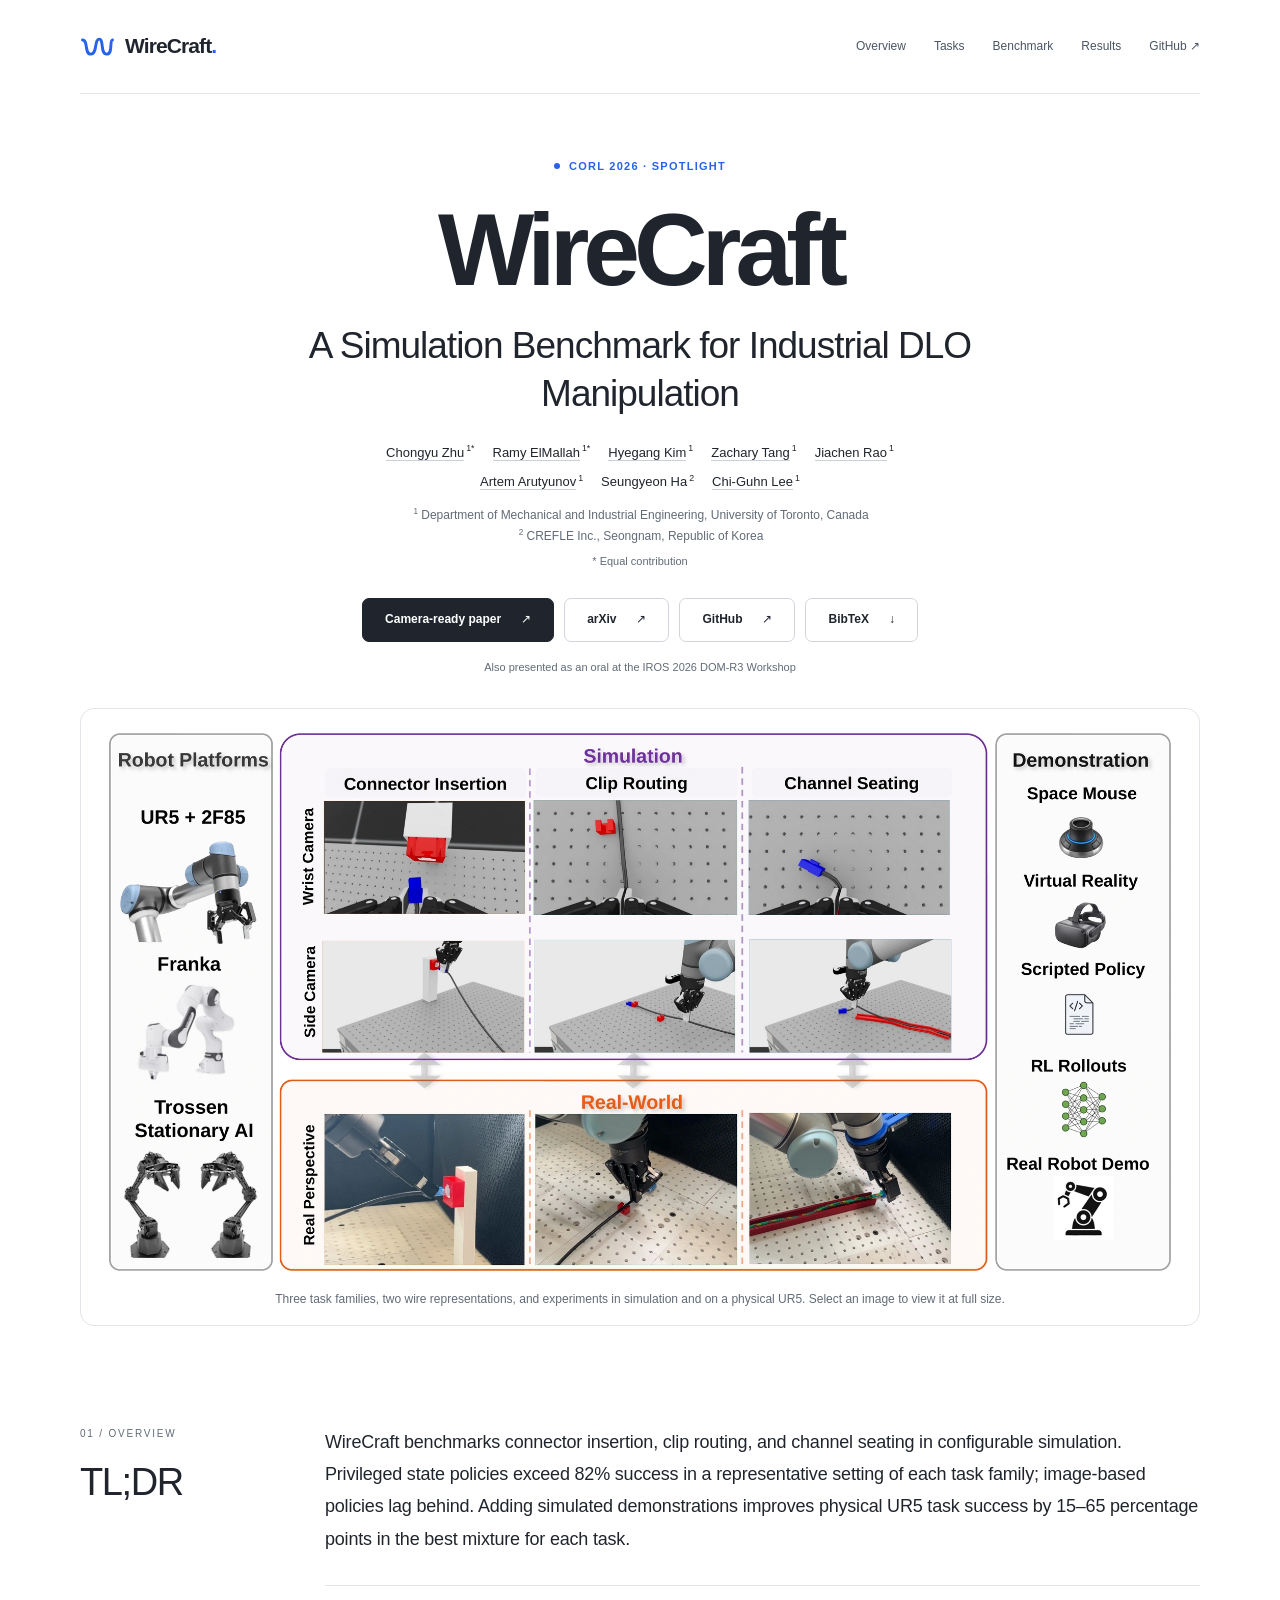
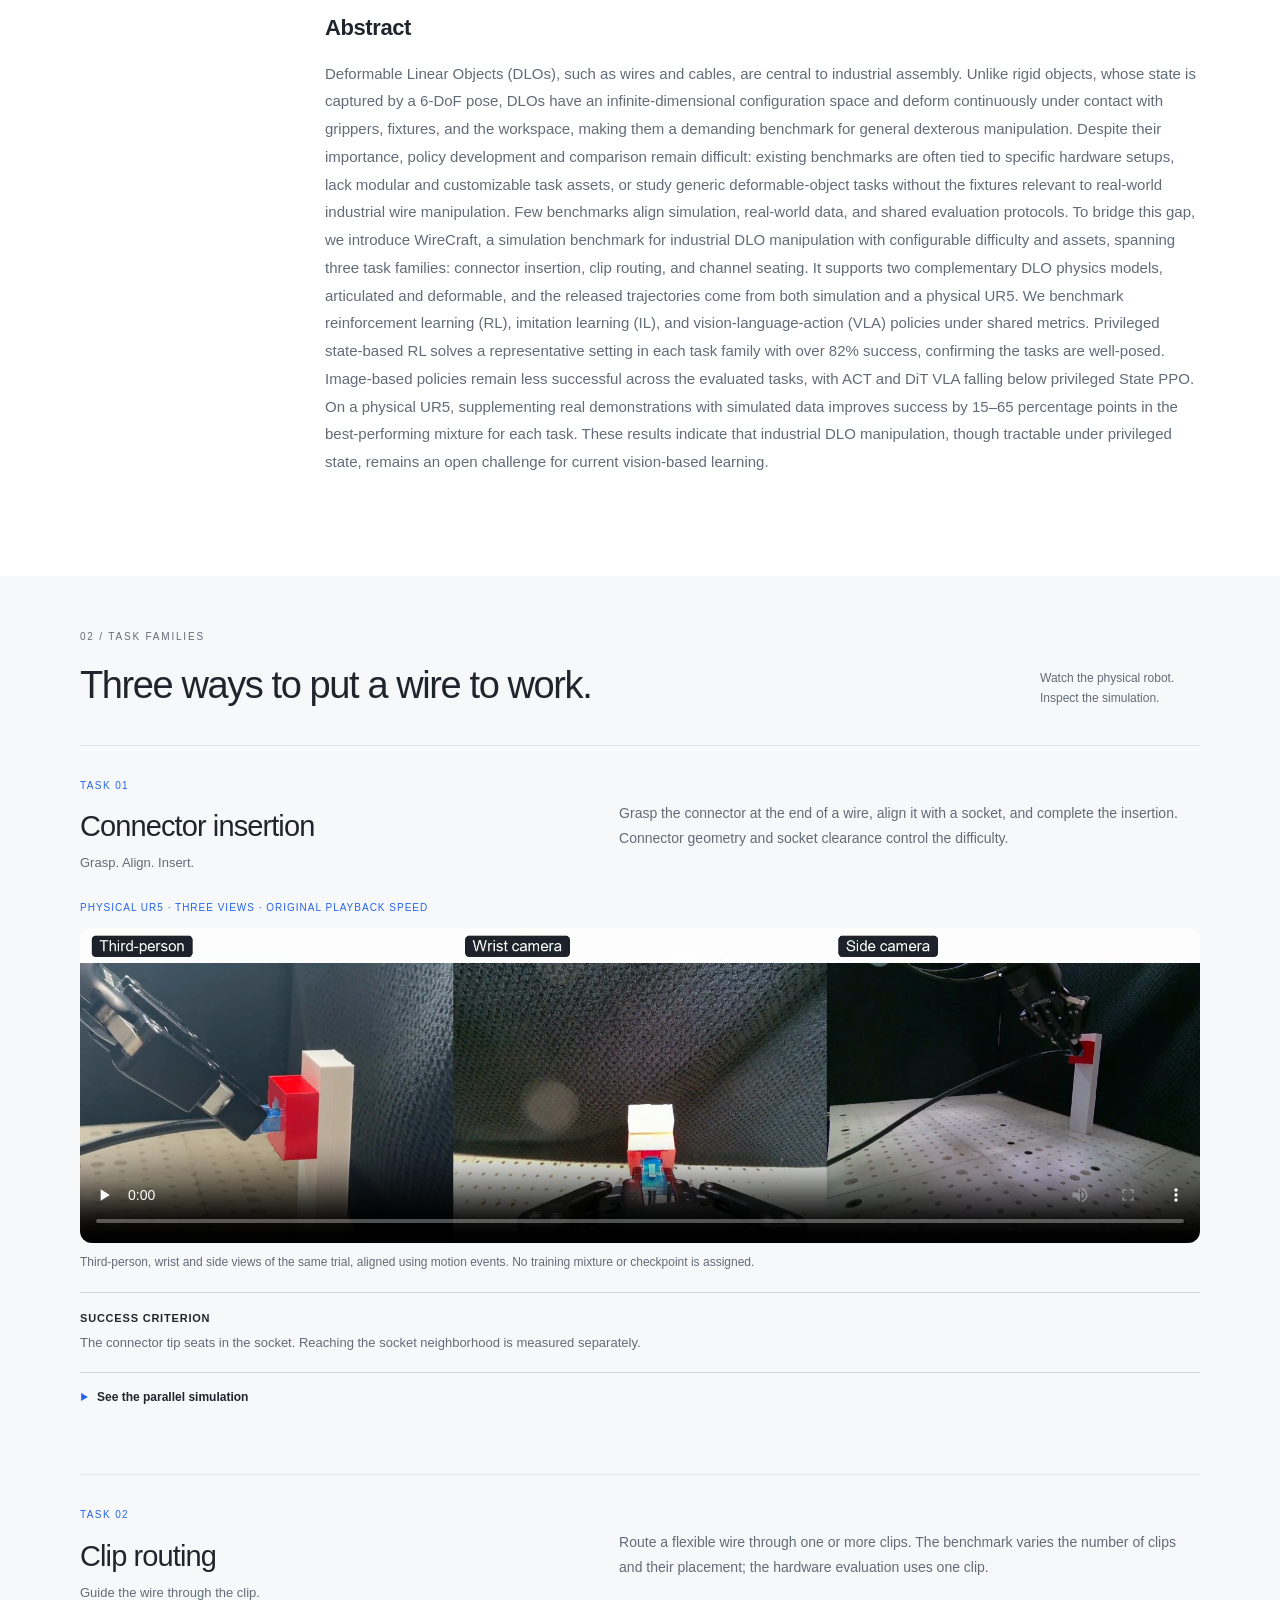
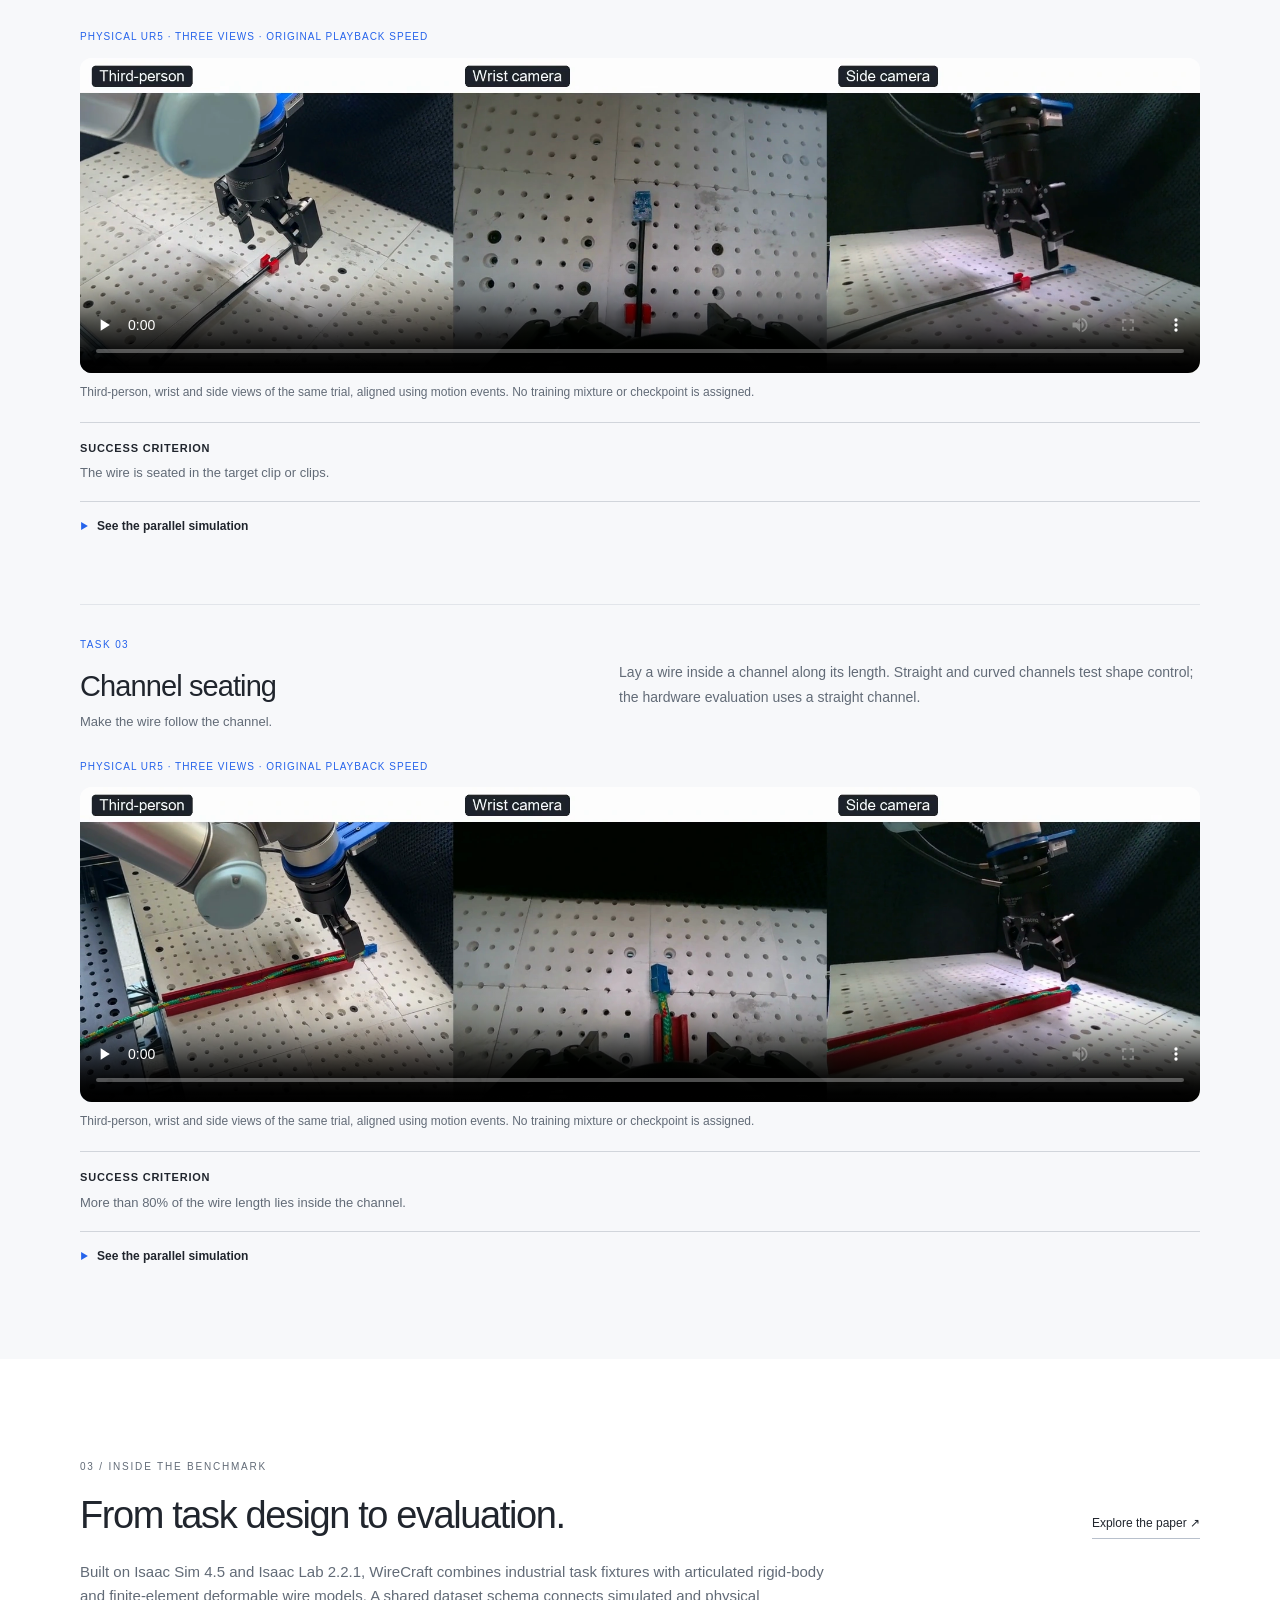
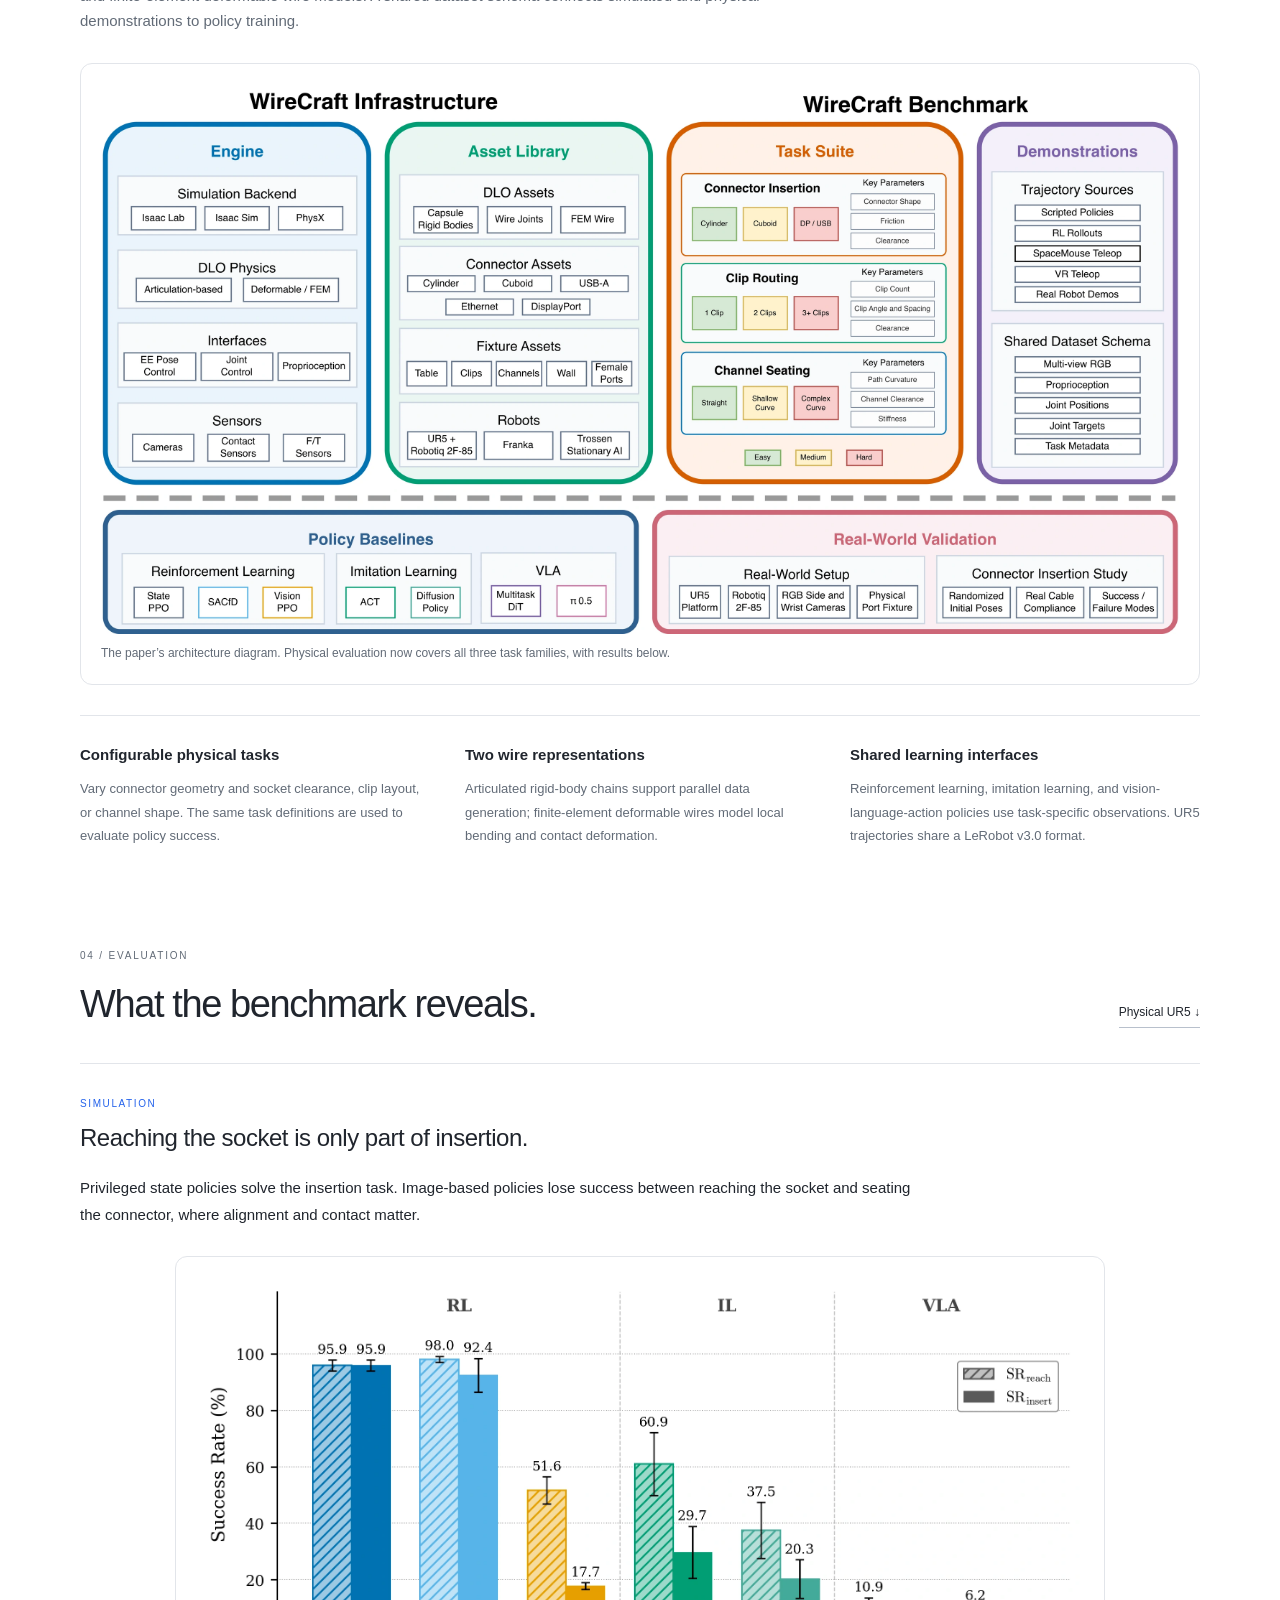
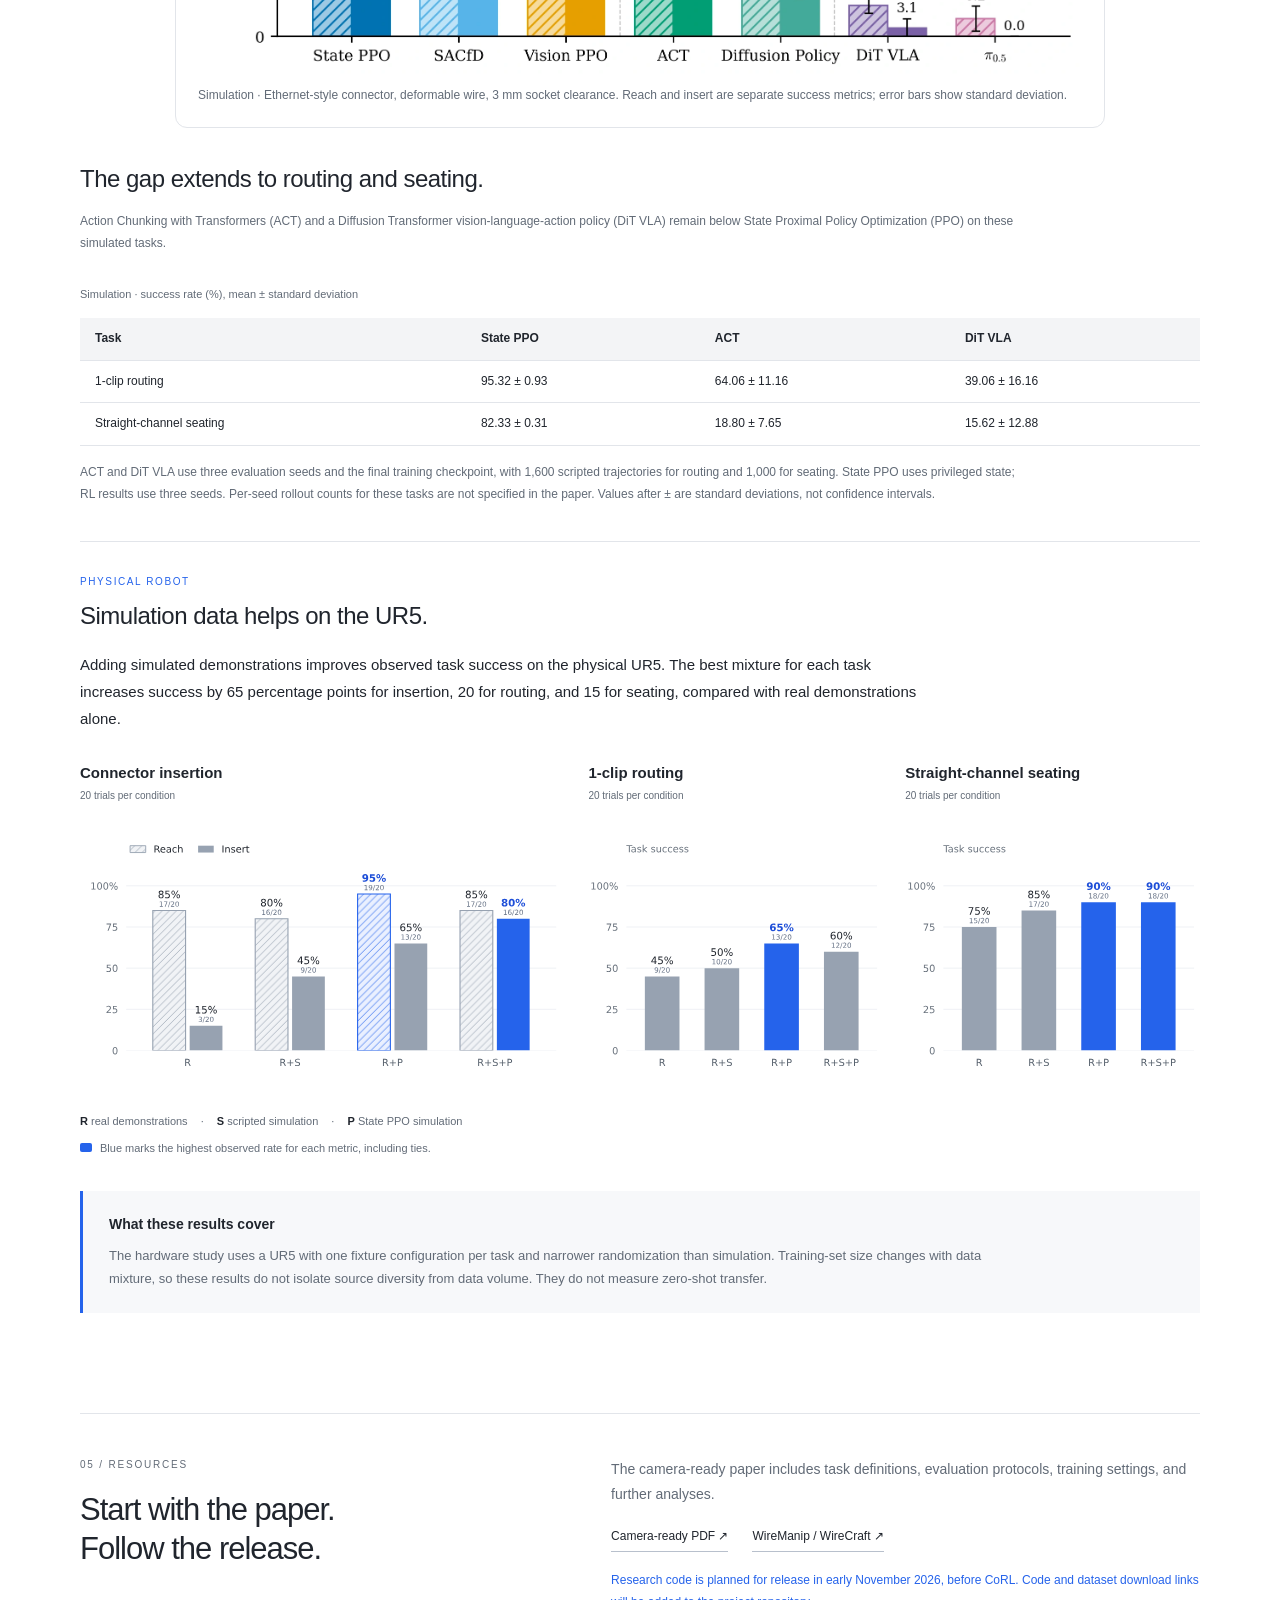
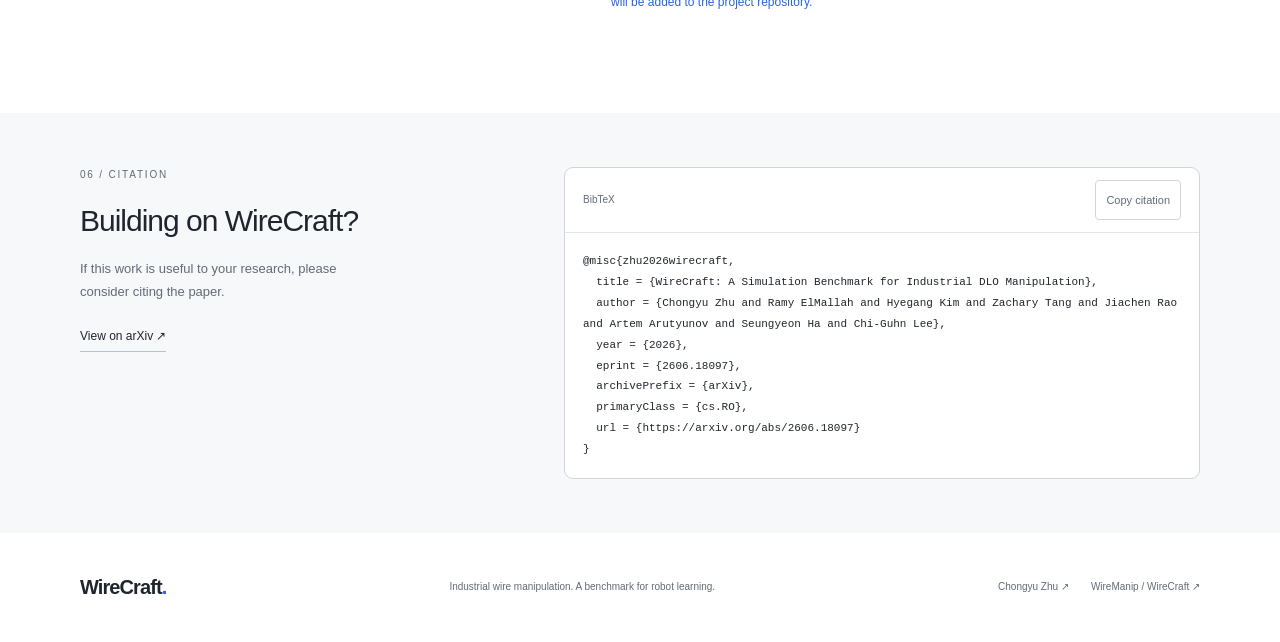
==== commit 83893e43: "Pair reach and insert in one hardware insertion chart" ====
--- a/docs/index.html
+++ b/docs/index.html
@@ -56,7 +56,7 @@
       <article class="result-block" id="physical-results">
         <div class="result-heading"><p class="result-label">Physical robot</p><h3>Simulation data helps on the UR5.</h3></div>
         <p class="results-summary">Adding simulated demonstrations improves observed task success on the physical UR5. The best mixture for each task increases success by 65 percentage points for insertion, 20 for routing, and 15 for seating, compared with real demonstrations alone.</p>
-        <div class="hardware-charts"><div class="result-chart"><h4>Connector insertion</h4><p class="chart-subtitle">Reach · 20 trials per condition</p><div class="bar-row"><span class="bar-label">R</span><span class="bar-track" aria-hidden="true"><span style="width:85%"></span></span><span class="bar-value">85% <small>17/20</small></span></div><div class="bar-row"><span class="bar-label">R+S</span><span class="bar-track" aria-hidden="true"><span style="width:80%"></span></span><span class="bar-value">80% <small>16/20</small></span></div><div class="bar-row is-best"><span class="bar-label">R+P</span><span class="bar-track" aria-hidden="true"><span style="width:95%"></span></span><span class="bar-value"><span class="sr-only">Highest observed rate. </span>95% <small>19/20</small></span></div><div class="bar-row"><span class="bar-label">R+S+P</span><span class="bar-track" aria-hidden="true"><span style="width:85%"></span></span><span class="bar-value">85% <small>17/20</small></span></div></div><div class="result-chart"><h4>Connector insertion</h4><p class="chart-subtitle">Insert · 20 trials per condition</p><div class="bar-row"><span class="bar-label">R</span><span class="bar-track" aria-hidden="true"><span style="width:15%"></span></span><span class="bar-value">15% <small>3/20</small></span></div><div class="bar-row"><span class="bar-label">R+S</span><span class="bar-track" aria-hidden="true"><span style="width:45%"></span></span><span class="bar-value">45% <small>9/20</small></span></div><div class="bar-row"><span class="bar-label">R+P</span><span class="bar-track" aria-hidden="true"><span style="width:65%"></span></span><span class="bar-value">65% <small>13/20</small></span></div><div class="bar-row is-best"><span class="bar-label">R+S+P</span><span class="bar-track" aria-hidden="true"><span style="width:80%"></span></span><span class="bar-value"><span class="sr-only">Highest observed rate. </span>80% <small>16/20</small></span></div></div><div class="result-chart"><h4>1-clip routing</h4><p class="chart-subtitle">Task success · 20 trials per condition</p><div class="bar-row"><span class="bar-label">R</span><span class="bar-track" aria-hidden="true"><span style="width:45%"></span></span><span class="bar-value">45% <small>9/20</small></span></div><div class="bar-row"><span class="bar-label">R+S</span><span class="bar-track" aria-hidden="true"><span style="width:50%"></span></span><span class="bar-value">50% <small>10/20</small></span></div><div class="bar-row is-best"><span class="bar-label">R+P</span><span class="bar-track" aria-hidden="true"><span style="width:65%"></span></span><span class="bar-value"><span class="sr-only">Highest observed rate. </span>65% <small>13/20</small></span></div><div class="bar-row"><span class="bar-label">R+S+P</span><span class="bar-track" aria-hidden="true"><span style="width:60%"></span></span><span class="bar-value">60% <small>12/20</small></span></div></div><div class="result-chart"><h4>Straight-channel seating</h4><p class="chart-subtitle">Task success · 20 trials per condition</p><div class="bar-row"><span class="bar-label">R</span><span class="bar-track" aria-hidden="true"><span style="width:75%"></span></span><span class="bar-value">75% <small>15/20</small></span></div><div class="bar-row"><span class="bar-label">R+S</span><span class="bar-track" aria-hidden="true"><span style="width:85%"></span></span><span class="bar-value">85% <small>17/20</small></span></div><div class="bar-row is-best"><span class="bar-label">R+P</span><span class="bar-track" aria-hidden="true"><span style="width:90%"></span></span><span class="bar-value"><span class="sr-only">Highest observed rate. </span>90% <small>18/20</small></span></div><div class="bar-row is-best"><span class="bar-label">R+S+P</span><span class="bar-track" aria-hidden="true"><span style="width:90%"></span></span><span class="bar-value"><span class="sr-only">Highest observed rate. </span>90% <small>18/20</small></span></div></div></div><p class="data-key"><strong>R</strong> real demonstrations <span>·</span> <strong>S</strong> scripted simulation <span>·</span> <strong>P</strong> State PPO simulation</p><p class="chart-key"><span aria-hidden="true"></span>Blue marks the highest observed rate for each metric, including ties.</p>
+        <div class="hardware-charts"><figure class="result-chart"><h4>Connector insertion</h4><p class="chart-subtitle">20 trials per condition</p><img src="assets/media/hardware-insertion.svg" alt="Connector insertion. R reach: 85% (17/20); R+S reach: 80% (16/20); R+P reach: 95% (19/20); R+S+P reach: 85% (17/20); R insert: 15% (3/20); R+S insert: 45% (9/20); R+P insert: 65% (13/20); R+S+P insert: 80% (16/20). Blue marks each metric’s highest rate, including ties." loading="lazy" decoding="async"></figure><figure class="result-chart"><h4>1-clip routing</h4><p class="chart-subtitle">20 trials per condition</p><img src="assets/media/hardware-routing.svg" alt="1-clip routing. R task success: 45% (9/20); R+S task success: 50% (10/20); R+P task success: 65% (13/20); R+S+P task success: 60% (12/20). Blue marks each metric’s highest rate, including ties." loading="lazy" decoding="async"></figure><figure class="result-chart"><h4>Straight-channel seating</h4><p class="chart-subtitle">20 trials per condition</p><img src="assets/media/hardware-seating.svg" alt="Straight-channel seating. R task success: 75% (15/20); R+S task success: 85% (17/20); R+P task success: 90% (18/20); R+S+P task success: 90% (18/20). Blue marks each metric’s highest rate, including ties." loading="lazy" decoding="async"></figure></div><p class="data-key"><strong>R</strong> real demonstrations <span>·</span> <strong>S</strong> scripted simulation <span>·</span> <strong>P</strong> State PPO simulation</p><p class="chart-key"><span aria-hidden="true"></span>Blue marks the highest observed rate for each metric, including ties.</p>
       </article>
       <aside class="scope-note"><h3>What these results cover</h3><p>The hardware study uses a UR5 with one fixture configuration per task and narrower randomization than simulation. Training-set size changes with data mixture, so these results do not isolate source diversity from data volume. They do not measure zero-shot transfer.</p></aside>
     </section>
--- a/docs/styles.css
+++ b/docs/styles.css
@@ -19,3 +19,5 @@
 
 /* Overview and metric-specific result emphasis. */
 .overview{grid-template-columns:180px minmax(0,1fr);gap:65px}.abstract-block{margin-top:30px;padding-top:24px;border-top:1px solid var(--line)}.abstract-block h3{font-size:22px;font-weight:550;letter-spacing:-.4px}.overview-copy .abstract{margin-top:13px;font-size:15px;line-height:1.85}.chart-key{display:flex;align-items:center;gap:8px;font-size:11px;color:var(--muted);margin-top:7px}.chart-key>span{width:12px;height:9px;background:#2563eb;border-radius:2px;flex-shrink:0}@media(max-width:760px){.overview{grid-template-columns:1fr;gap:22px}.hardware-charts{grid-template-columns:1fr}.abstract-block{margin-top:24px}}
+
+.hardware-charts{grid-template-columns:1.65fr 1fr 1fr;column-gap:22px;align-items:start}.result-chart img{width:100%;height:auto}.result-chart .chart-subtitle{margin-bottom:3px}@media(max-width:900px){.hardware-charts{grid-template-columns:1fr}.result-chart{max-width:760px}.result-chart:not(:first-child){max-width:500px}}
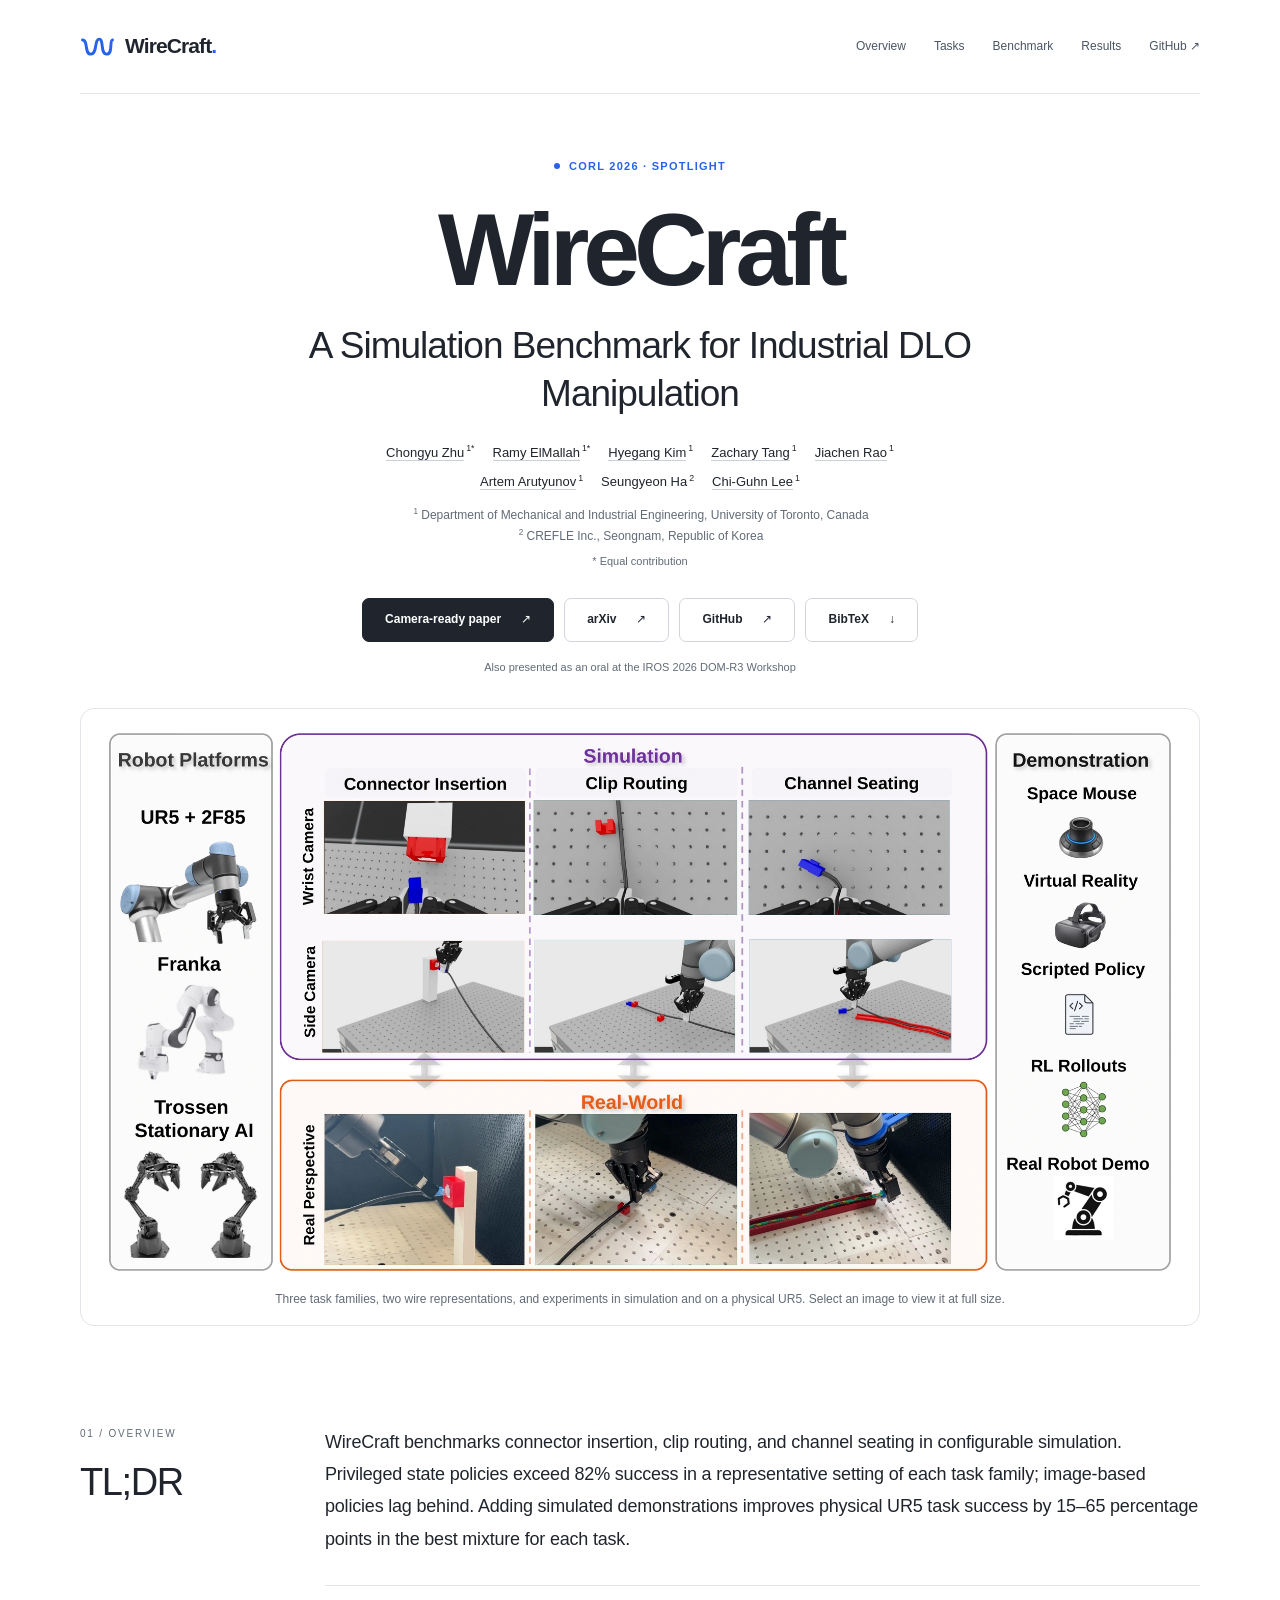
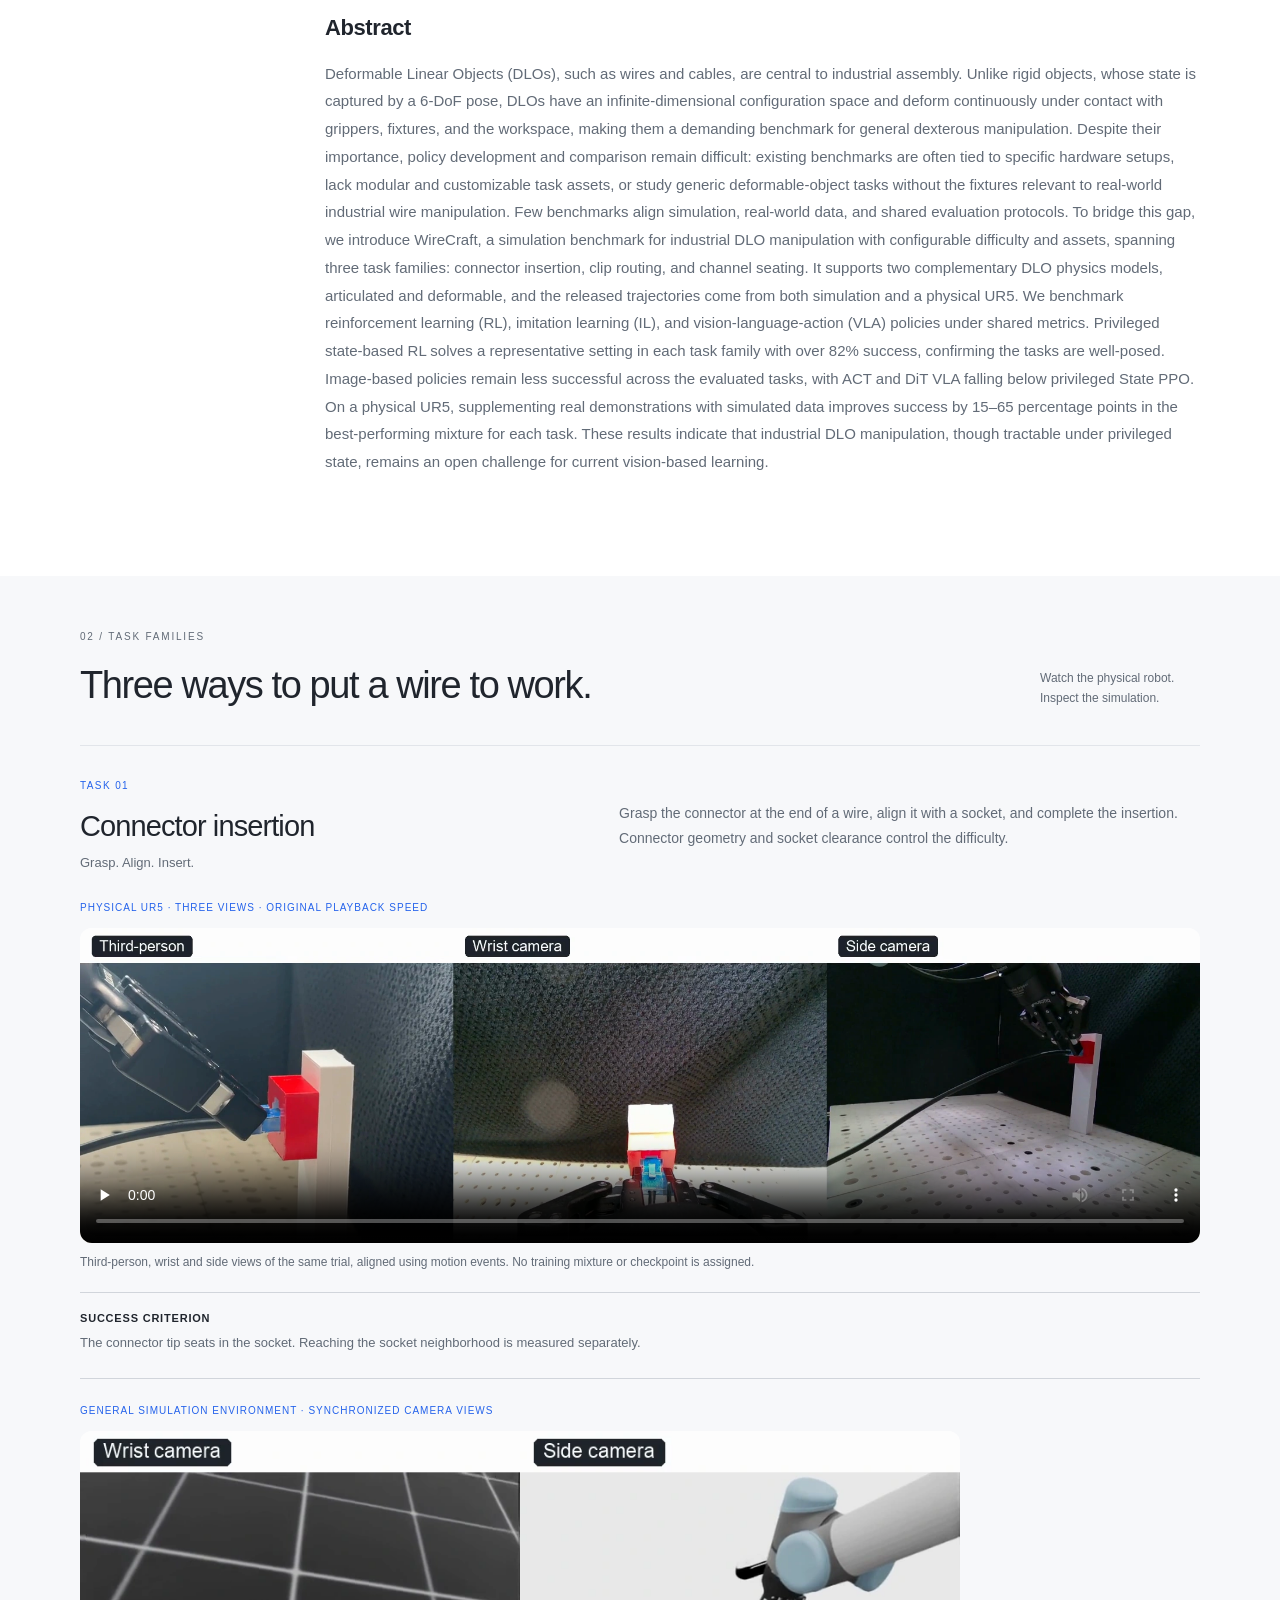
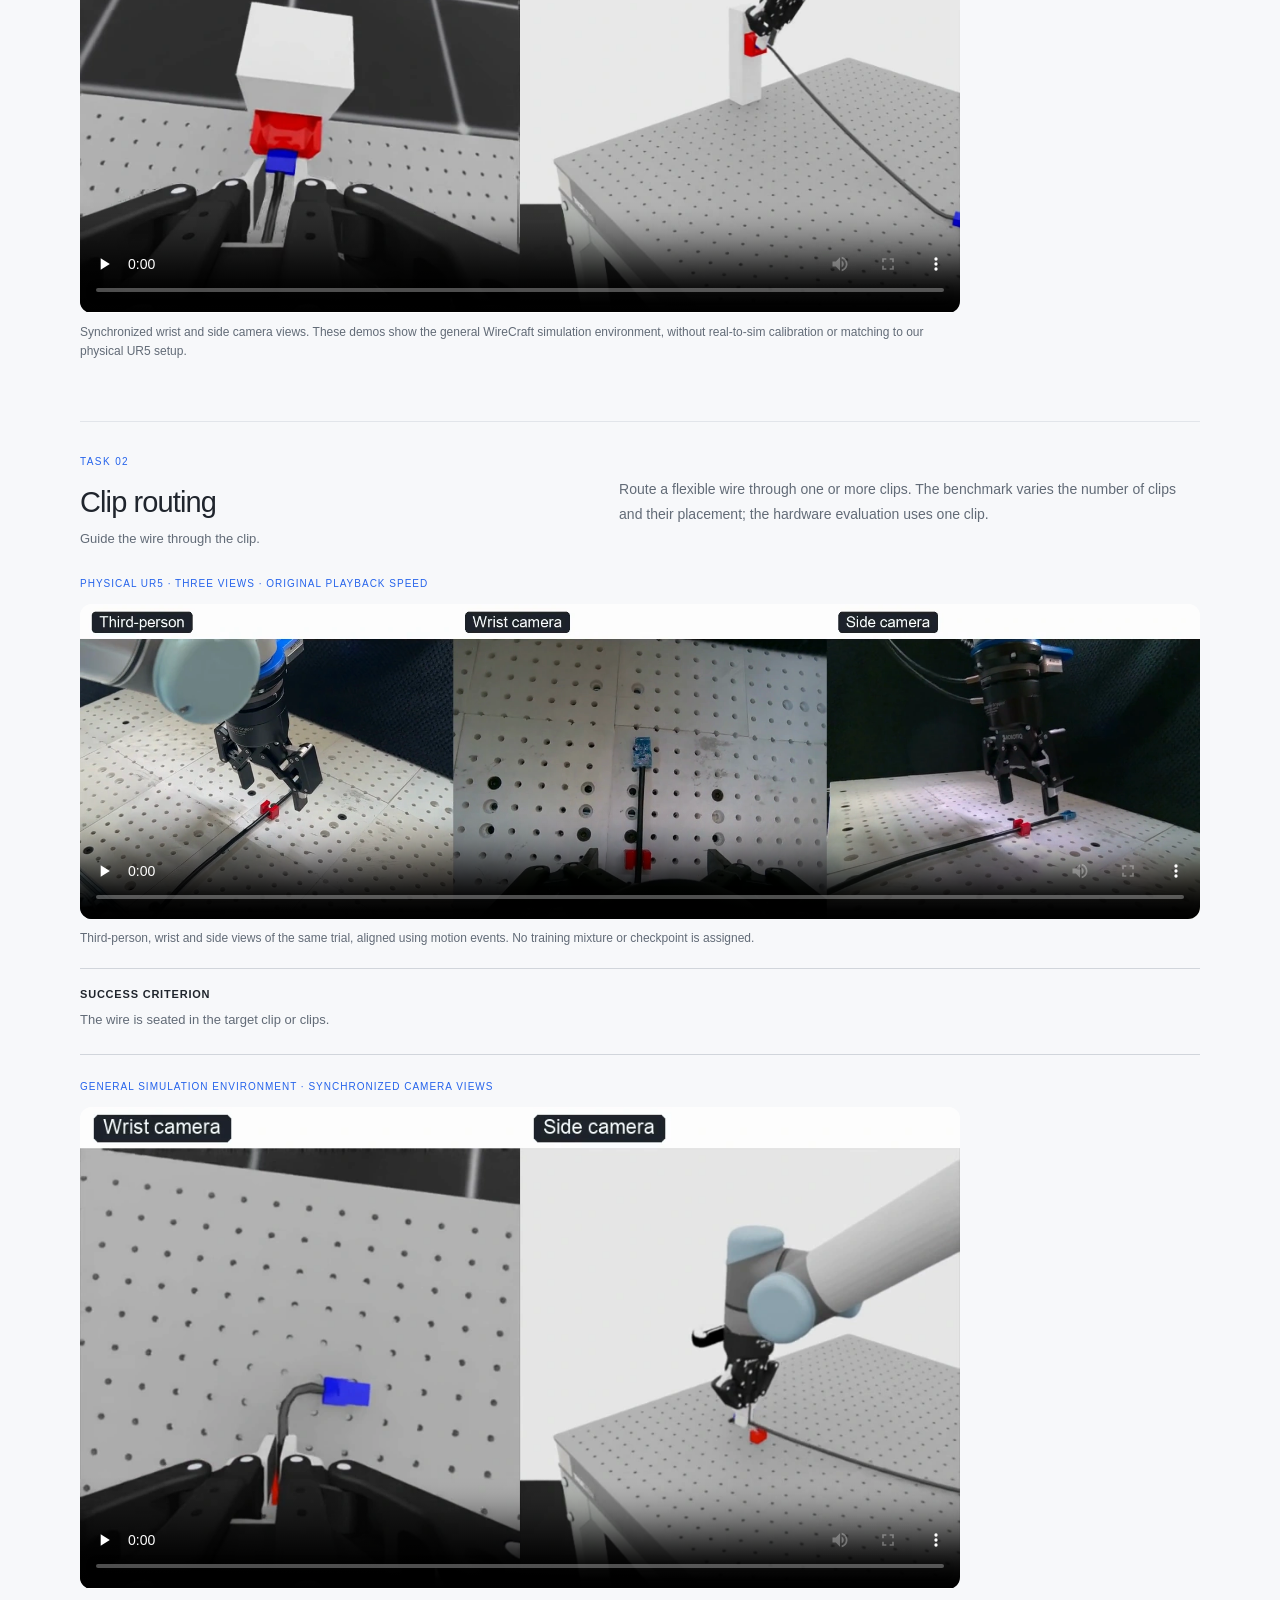
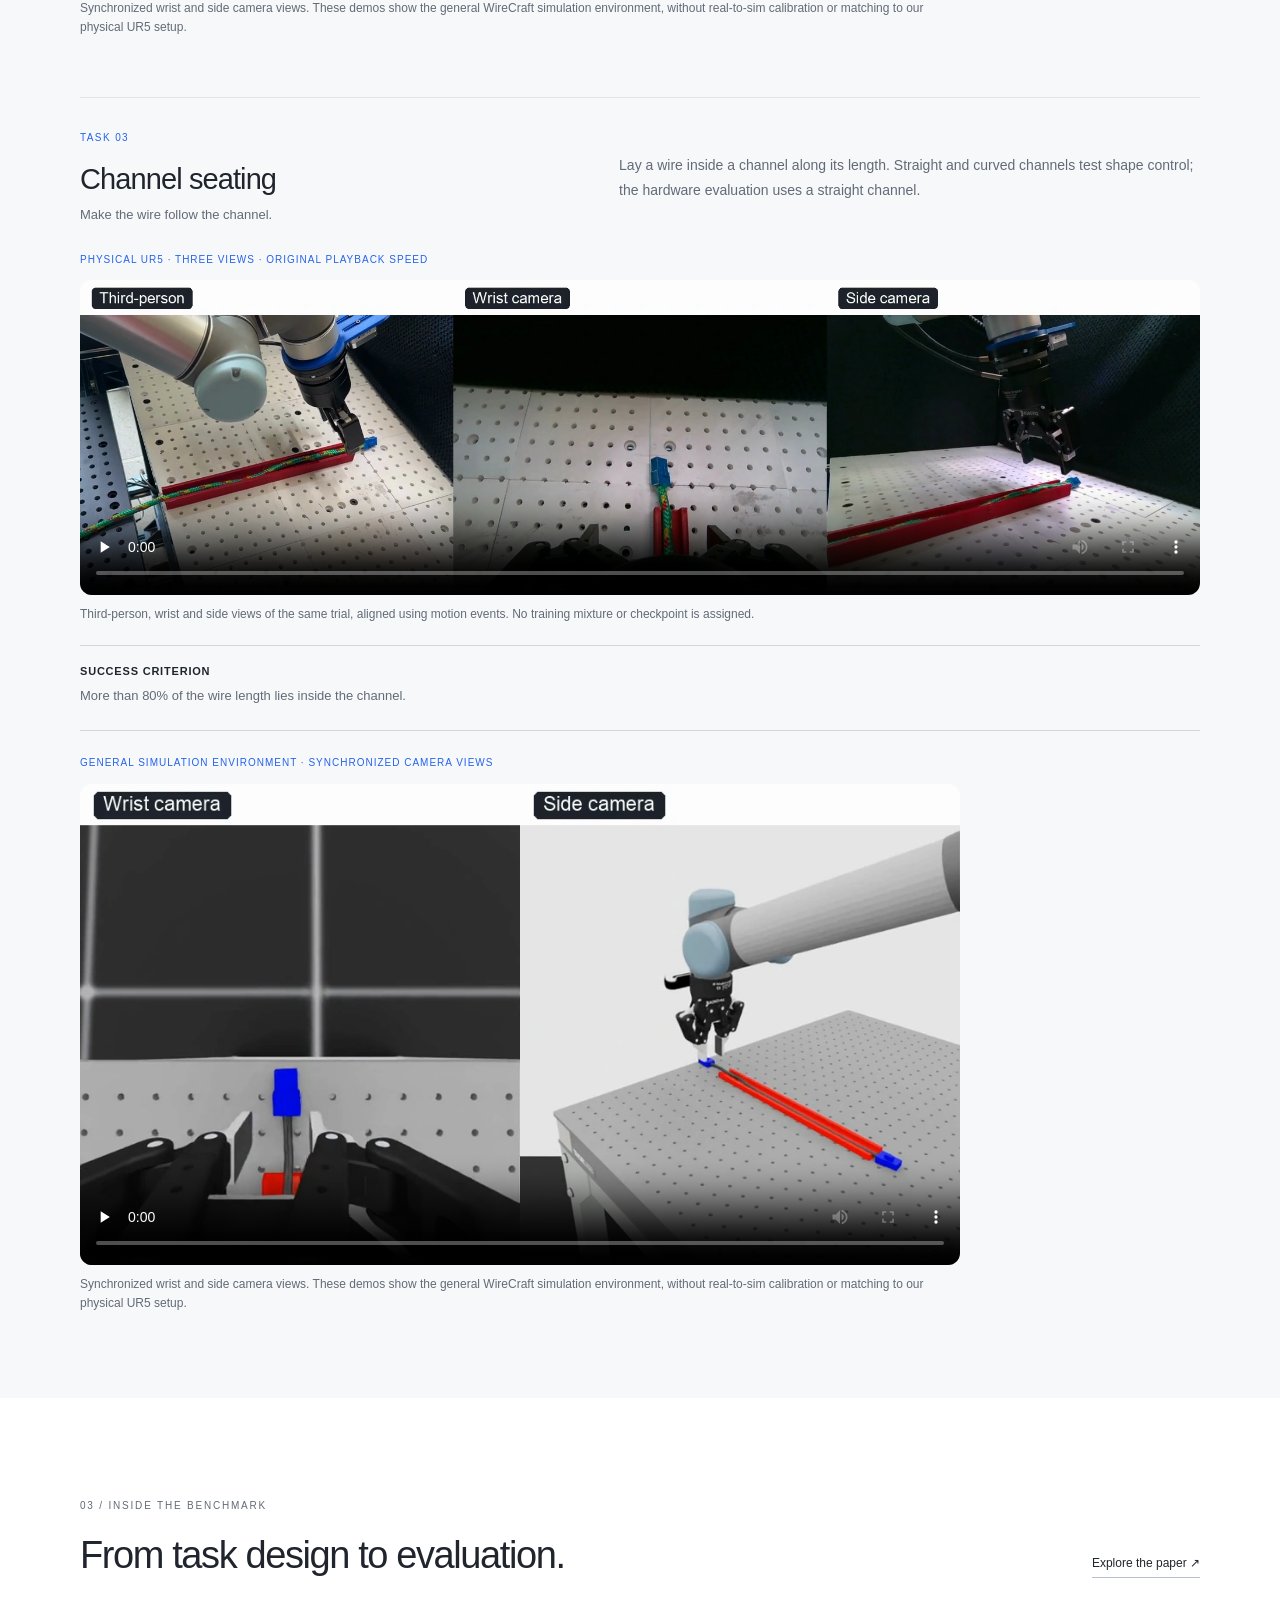
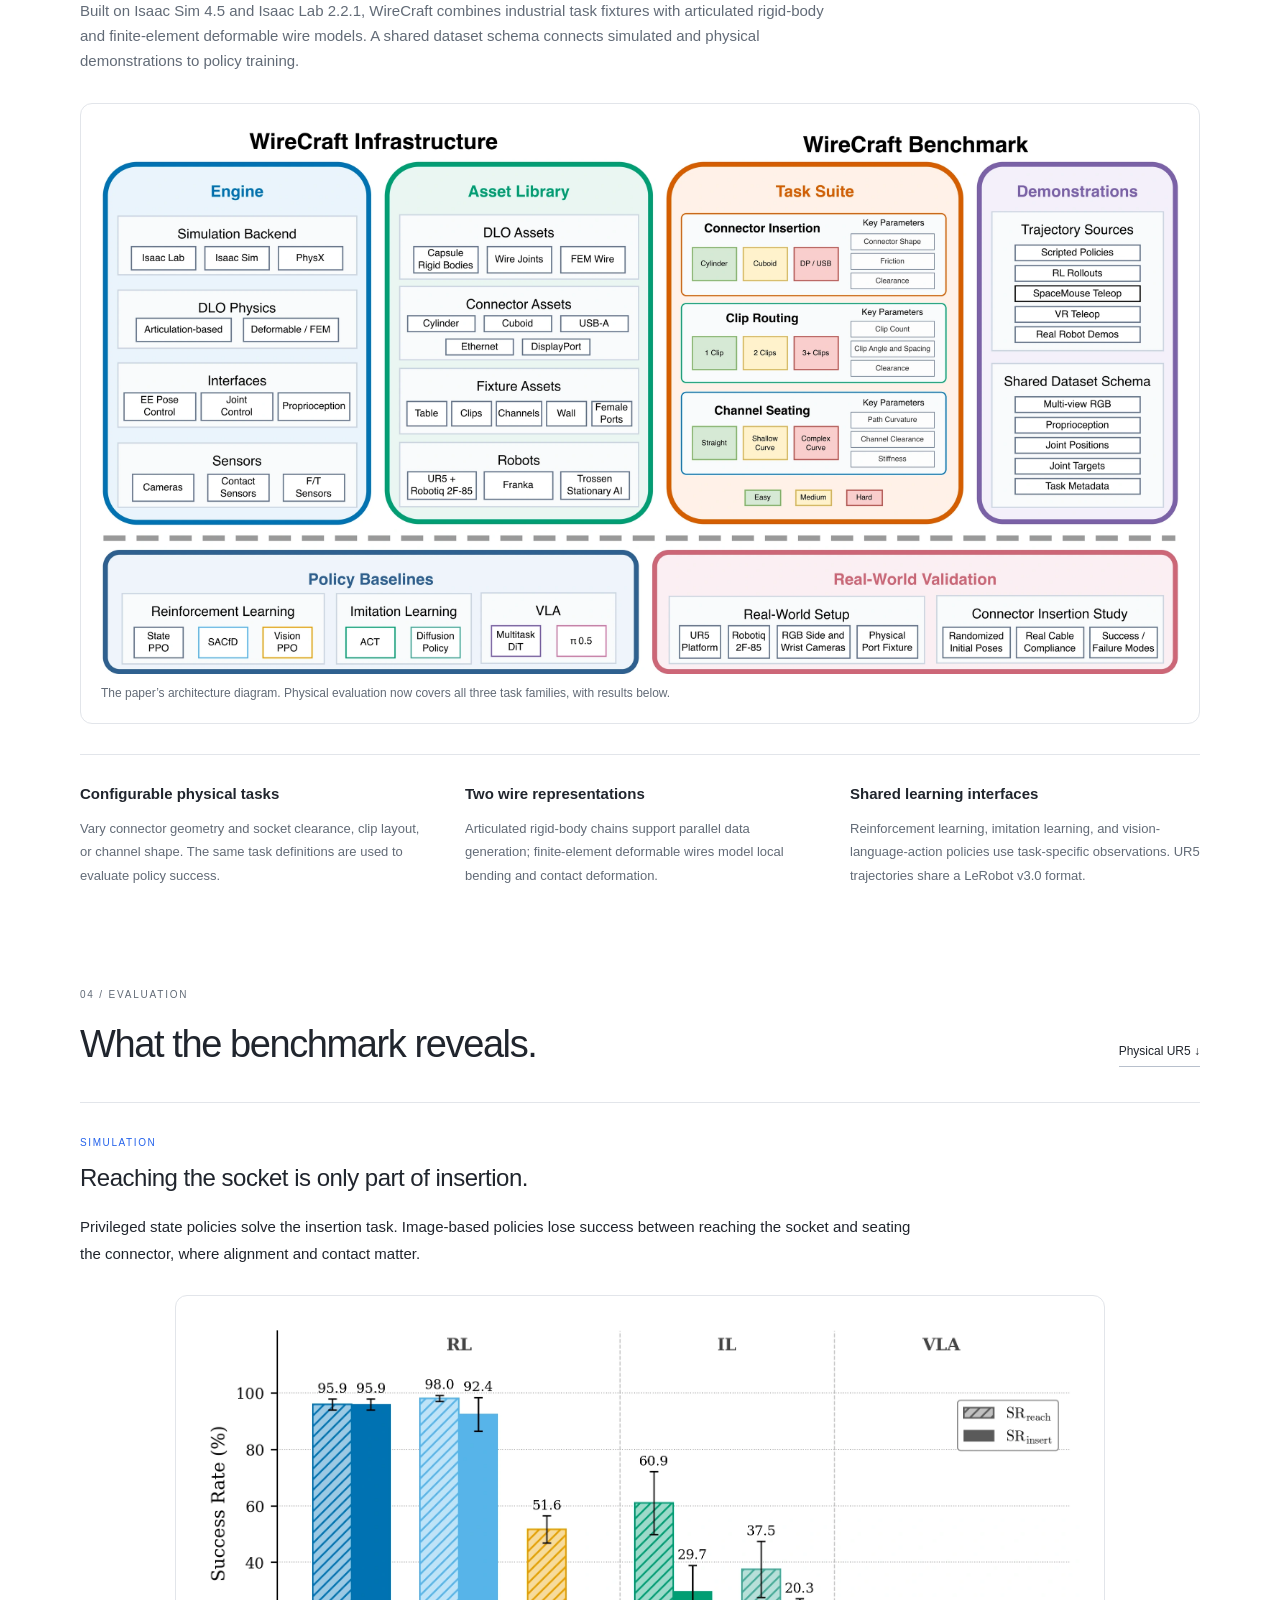
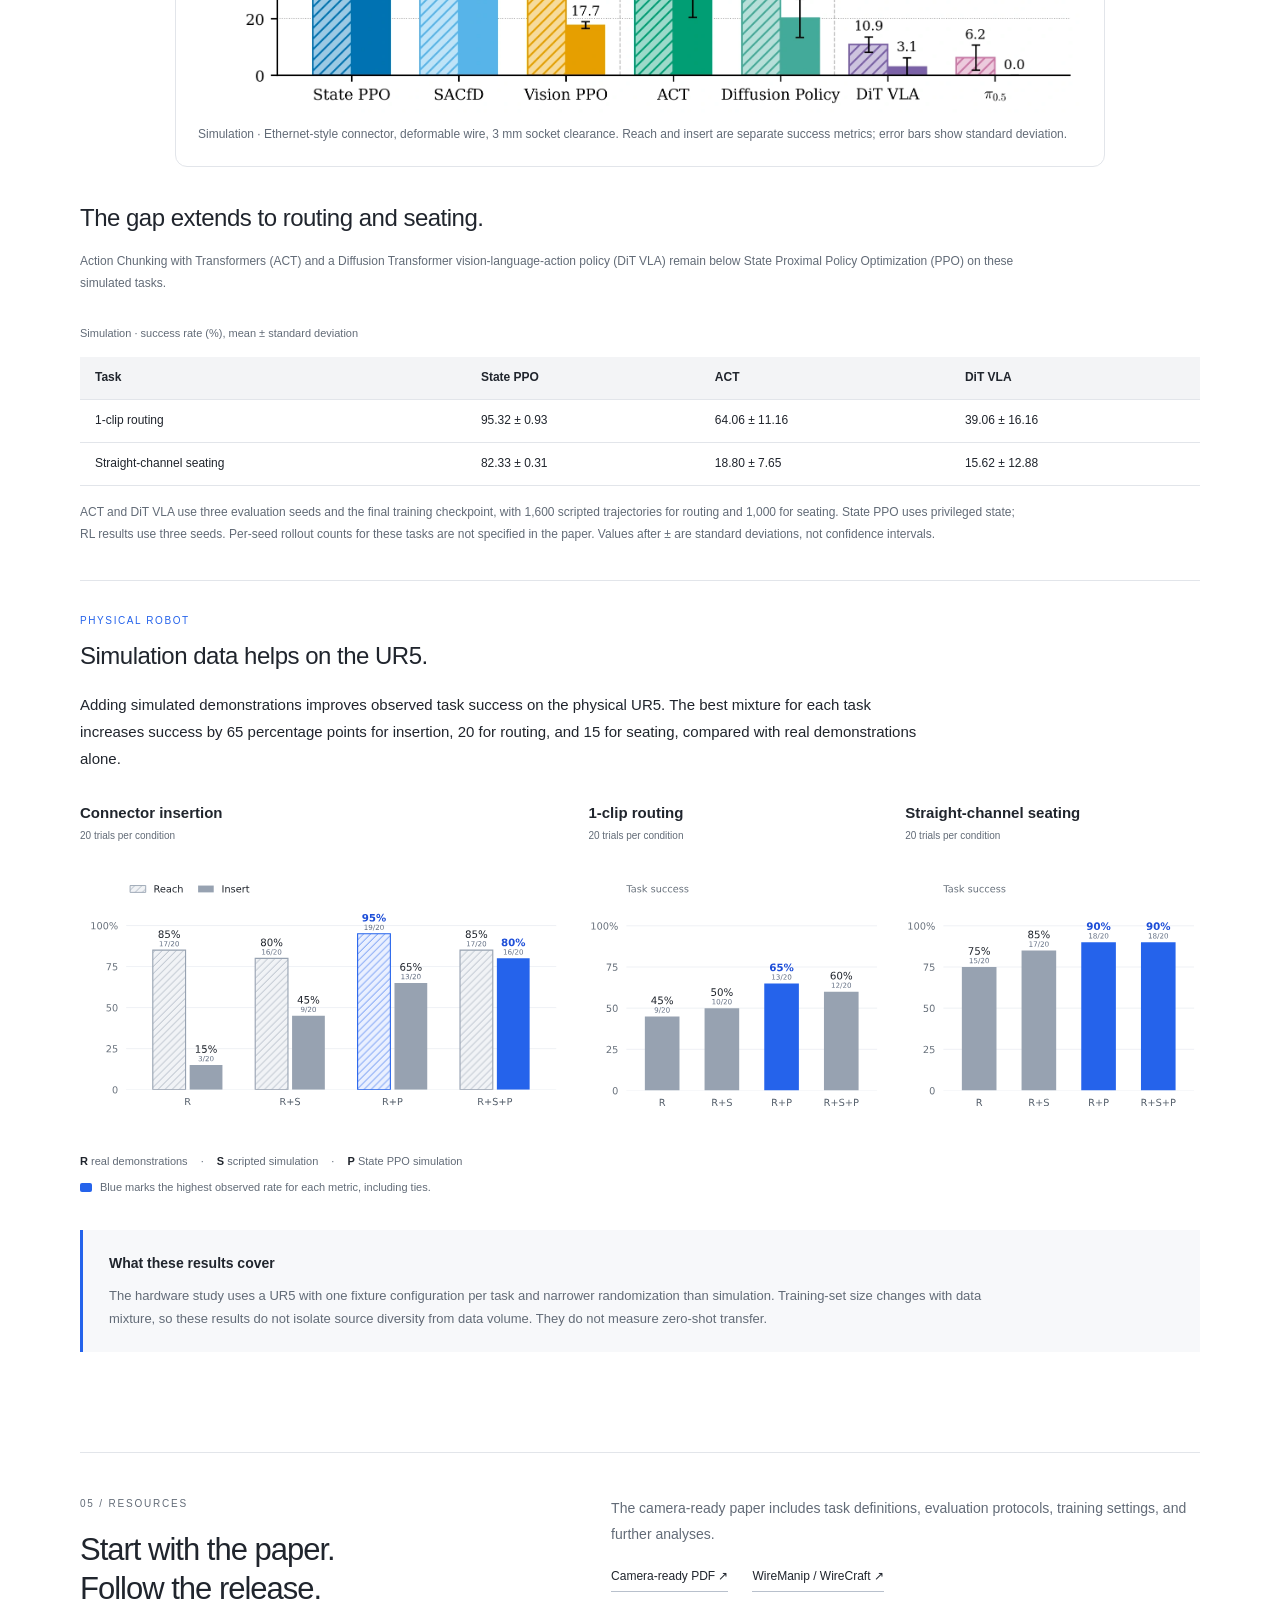
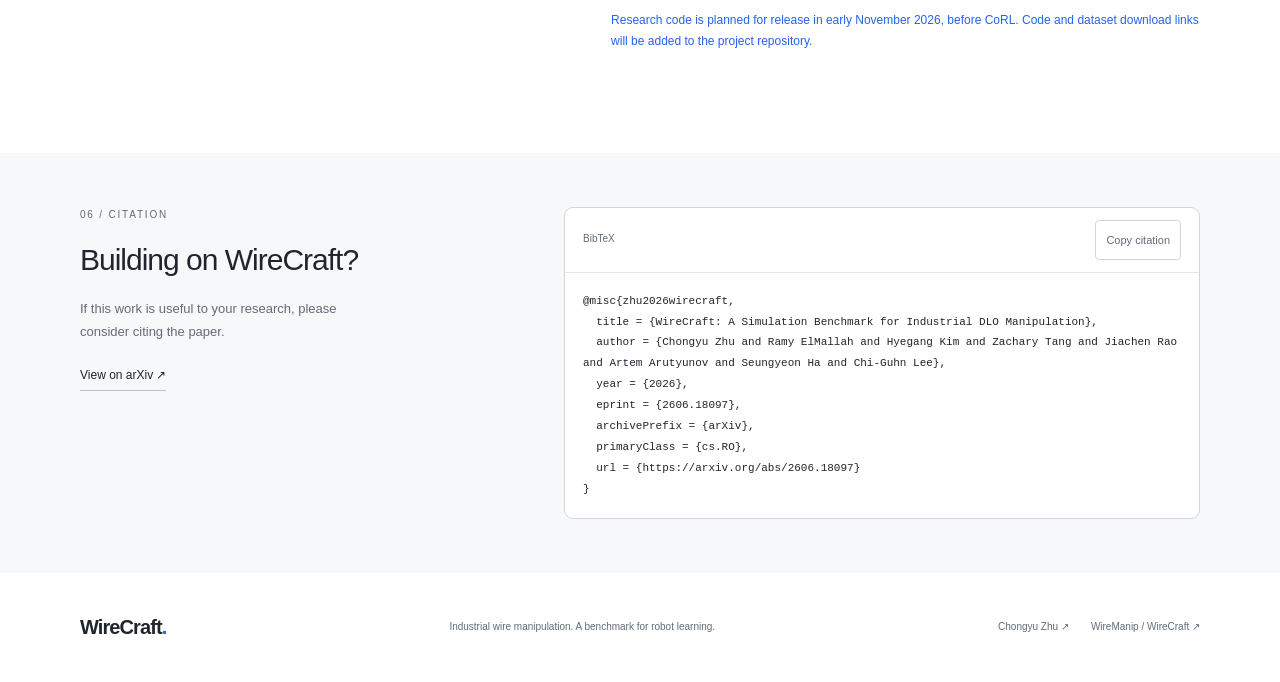
==== commit 816bc142: "Use synchronized task demos from WireCraft presentation" ====
--- a/docs/index.html
+++ b/docs/index.html
@@ -37,7 +37,7 @@
     </section>
     <section class="tasks section-space" id="tasks" aria-labelledby="tasks-title">
       <div class="shell"><div class="section-heading horizontal"><div><p class="eyebrow">02 / Task families</p><h2 id="tasks-title">Three ways to put a wire to work.</h2></div><p class="section-aside">Watch the physical robot.<br> Inspect the simulation.</p></div>
-      <div class="task-list"><article class="task-panel" id="task-insertion" aria-labelledby="task-title-insertion"><div class="task-copy"><div class="task-heading"><p class="task-number">TASK 01</p><h3 id="task-title-insertion">Connector insertion</h3><p class="task-subtitle">Grasp. Align. Insert.</p></div><p class="task-description">Grasp the connector at the end of a wire, align it with a socket, and complete the insertion. Connector geometry and socket clearance control the difficulty.</p></div><div class="task-demo"><p class="media-tag">Physical UR5 · three views · original playback speed</p><figure class="media"><video controls playsinline preload="none" poster="assets/media/real-insertion-multiview-v2-poster.webp" aria-label="Third-person, wrist and side views of the same physical UR5 connector insertion trial."><source src="assets/media/real-insertion-multiview-v2.mp4" type="video/mp4"><a href="assets/media/real-insertion-multiview-v2.mp4">Download this video</a>.</video><figcaption>Third-person, wrist and side views of the same trial, aligned using motion events. No training mixture or checkpoint is assigned.</figcaption></figure></div><p class="task-criterion"><strong>Success criterion</strong>The connector tip seats in the socket. Reaching the socket neighborhood is measured separately.</p><details class="simulation-example"><summary>See the parallel simulation</summary><figure class="media"><video controls playsinline preload="none" poster="assets/media/sim-insertion-poster.webp" aria-label="Parallel simulated environments for connector insertion."><source src="assets/media/sim-insertion.mp4" type="video/mp4"><a href="assets/media/sim-insertion.mp4">Download this video</a>.</video><figcaption>Parallel simulation overview. This is a separate recording from the physical example.</figcaption></figure></details></article><article class="task-panel" id="task-routing" aria-labelledby="task-title-routing"><div class="task-copy"><div class="task-heading"><p class="task-number">TASK 02</p><h3 id="task-title-routing">Clip routing</h3><p class="task-subtitle">Guide the wire through the clip.</p></div><p class="task-description">Route a flexible wire through one or more clips. The benchmark varies the number of clips and their placement; the hardware evaluation uses one clip.</p></div><div class="task-demo"><p class="media-tag">Physical UR5 · three views · original playback speed</p><figure class="media"><video controls playsinline preload="none" poster="assets/media/real-routing-multiview-v2-poster.webp" aria-label="Third-person, wrist and side views of the same physical UR5 clip routing trial."><source src="assets/media/real-routing-multiview-v2.mp4" type="video/mp4"><a href="assets/media/real-routing-multiview-v2.mp4">Download this video</a>.</video><figcaption>Third-person, wrist and side views of the same trial, aligned using motion events. No training mixture or checkpoint is assigned.</figcaption></figure></div><p class="task-criterion"><strong>Success criterion</strong>The wire is seated in the target clip or clips.</p><details class="simulation-example"><summary>See the parallel simulation</summary><figure class="media"><video controls playsinline preload="none" poster="assets/media/sim-routing-poster.webp" aria-label="Parallel simulated environments for clip routing."><source src="assets/media/sim-routing.mp4" type="video/mp4"><a href="assets/media/sim-routing.mp4">Download this video</a>.</video><figcaption>Parallel simulation overview. This is a separate recording from the physical example.</figcaption></figure></details></article><article class="task-panel" id="task-seating" aria-labelledby="task-title-seating"><div class="task-copy"><div class="task-heading"><p class="task-number">TASK 03</p><h3 id="task-title-seating">Channel seating</h3><p class="task-subtitle">Make the wire follow the channel.</p></div><p class="task-description">Lay a wire inside a channel along its length. Straight and curved channels test shape control; the hardware evaluation uses a straight channel.</p></div><div class="task-demo"><p class="media-tag">Physical UR5 · three views · original playback speed</p><figure class="media"><video controls playsinline preload="none" poster="assets/media/real-seating-multiview-v2-poster.webp" aria-label="Third-person, wrist and side views of the same physical UR5 channel seating trial."><source src="assets/media/real-seating-multiview-v2.mp4" type="video/mp4"><a href="assets/media/real-seating-multiview-v2.mp4">Download this video</a>.</video><figcaption>Third-person, wrist and side views of the same trial, aligned using motion events. No training mixture or checkpoint is assigned.</figcaption></figure></div><p class="task-criterion"><strong>Success criterion</strong>More than 80% of the wire length lies inside the channel.</p><details class="simulation-example"><summary>See the parallel simulation</summary><figure class="media"><video controls playsinline preload="none" poster="assets/media/sim-seating-poster.webp" aria-label="Parallel simulated environments for channel seating."><source src="assets/media/sim-seating.mp4" type="video/mp4"><a href="assets/media/sim-seating.mp4">Download this video</a>.</video><figcaption>Parallel simulation overview. This is a separate recording from the physical example.</figcaption></figure></details></article></div></div>
+      <div class="task-list"><article class="task-panel" id="task-insertion" aria-labelledby="task-title-insertion"><div class="task-copy"><div class="task-heading"><p class="task-number">TASK 01</p><h3 id="task-title-insertion">Connector insertion</h3><p class="task-subtitle">Grasp. Align. Insert.</p></div><p class="task-description">Grasp the connector at the end of a wire, align it with a socket, and complete the insertion. Connector geometry and socket clearance control the difficulty.</p></div><div class="task-demo"><p class="media-tag">Physical UR5 · three views · original playback speed</p><figure class="media"><video controls playsinline preload="none" poster="assets/media/real-insertion-multiview-v2-poster.webp" aria-label="Third-person, wrist and side views of the same physical UR5 connector insertion trial."><source src="assets/media/real-insertion-multiview-v2.mp4" type="video/mp4"><a href="assets/media/real-insertion-multiview-v2.mp4">Download this video</a>.</video><figcaption>Third-person, wrist and side views of the same trial, aligned using motion events. No training mixture or checkpoint is assigned.</figcaption></figure></div><p class="task-criterion"><strong>Success criterion</strong>The connector tip seats in the socket. Reaching the socket neighborhood is measured separately.</p><div class="simulation-demo"><p class="media-tag">General simulation environment · synchronized camera views</p><figure class="media"><video controls playsinline preload="none" poster="assets/media/sim-insertion-presentation-poster.webp" aria-label="Synchronized wrist and side camera views of the insertion demo from the WireCraft presentation."><source src="assets/media/sim-insertion-presentation.mp4" type="video/mp4"><a href="assets/media/sim-insertion-presentation.mp4">Download this video</a>.</video><figcaption>Synchronized wrist and side camera views. These demos show the general WireCraft simulation environment, without real-to-sim calibration or matching to our physical UR5 setup.</figcaption></figure></div></article><article class="task-panel" id="task-routing" aria-labelledby="task-title-routing"><div class="task-copy"><div class="task-heading"><p class="task-number">TASK 02</p><h3 id="task-title-routing">Clip routing</h3><p class="task-subtitle">Guide the wire through the clip.</p></div><p class="task-description">Route a flexible wire through one or more clips. The benchmark varies the number of clips and their placement; the hardware evaluation uses one clip.</p></div><div class="task-demo"><p class="media-tag">Physical UR5 · three views · original playback speed</p><figure class="media"><video controls playsinline preload="none" poster="assets/media/real-routing-multiview-v2-poster.webp" aria-label="Third-person, wrist and side views of the same physical UR5 clip routing trial."><source src="assets/media/real-routing-multiview-v2.mp4" type="video/mp4"><a href="assets/media/real-routing-multiview-v2.mp4">Download this video</a>.</video><figcaption>Third-person, wrist and side views of the same trial, aligned using motion events. No training mixture or checkpoint is assigned.</figcaption></figure></div><p class="task-criterion"><strong>Success criterion</strong>The wire is seated in the target clip or clips.</p><div class="simulation-demo"><p class="media-tag">General simulation environment · synchronized camera views</p><figure class="media"><video controls playsinline preload="none" poster="assets/media/sim-routing-presentation-poster.webp" aria-label="Synchronized wrist and side camera views of the routing demo from the WireCraft presentation."><source src="assets/media/sim-routing-presentation.mp4" type="video/mp4"><a href="assets/media/sim-routing-presentation.mp4">Download this video</a>.</video><figcaption>Synchronized wrist and side camera views. These demos show the general WireCraft simulation environment, without real-to-sim calibration or matching to our physical UR5 setup.</figcaption></figure></div></article><article class="task-panel" id="task-seating" aria-labelledby="task-title-seating"><div class="task-copy"><div class="task-heading"><p class="task-number">TASK 03</p><h3 id="task-title-seating">Channel seating</h3><p class="task-subtitle">Make the wire follow the channel.</p></div><p class="task-description">Lay a wire inside a channel along its length. Straight and curved channels test shape control; the hardware evaluation uses a straight channel.</p></div><div class="task-demo"><p class="media-tag">Physical UR5 · three views · original playback speed</p><figure class="media"><video controls playsinline preload="none" poster="assets/media/real-seating-multiview-v2-poster.webp" aria-label="Third-person, wrist and side views of the same physical UR5 channel seating trial."><source src="assets/media/real-seating-multiview-v2.mp4" type="video/mp4"><a href="assets/media/real-seating-multiview-v2.mp4">Download this video</a>.</video><figcaption>Third-person, wrist and side views of the same trial, aligned using motion events. No training mixture or checkpoint is assigned.</figcaption></figure></div><p class="task-criterion"><strong>Success criterion</strong>More than 80% of the wire length lies inside the channel.</p><div class="simulation-demo"><p class="media-tag">General simulation environment · synchronized camera views</p><figure class="media"><video controls playsinline preload="none" poster="assets/media/sim-seating-presentation-poster.webp" aria-label="Synchronized wrist and side camera views of the seating demo from the WireCraft presentation."><source src="assets/media/sim-seating-presentation.mp4" type="video/mp4"><a href="assets/media/sim-seating-presentation.mp4">Download this video</a>.</video><figcaption>Synchronized wrist and side camera views. These demos show the general WireCraft simulation environment, without real-to-sim calibration or matching to our physical UR5 setup.</figcaption></figure></div></article></div></div>
     </section>
     <section class="benchmark shell section-space" id="benchmark" aria-labelledby="benchmark-title">
       <div class="section-heading horizontal"><div><p class="eyebrow">03 / Inside the benchmark</p><h2 id="benchmark-title">From task design to evaluation.</h2></div><a class="text-link" href="assets/paper/wirecraft-camera-ready.pdf">Explore the paper <span aria-hidden="true">↗</span></a></div>
--- a/docs/styles.css
+++ b/docs/styles.css
@@ -21,3 +21,4 @@
 .overview{grid-template-columns:180px minmax(0,1fr);gap:65px}.abstract-block{margin-top:30px;padding-top:24px;border-top:1px solid var(--line)}.abstract-block h3{font-size:22px;font-weight:550;letter-spacing:-.4px}.overview-copy .abstract{margin-top:13px;font-size:15px;line-height:1.85}.chart-key{display:flex;align-items:center;gap:8px;font-size:11px;color:var(--muted);margin-top:7px}.chart-key>span{width:12px;height:9px;background:#2563eb;border-radius:2px;flex-shrink:0}@media(max-width:760px){.overview{grid-template-columns:1fr;gap:22px}.hardware-charts{grid-template-columns:1fr}.abstract-block{margin-top:24px}}
 
 .hardware-charts{grid-template-columns:1.65fr 1fr 1fr;column-gap:22px;align-items:start}.result-chart img{width:100%;height:auto}.result-chart .chart-subtitle{margin-bottom:3px}@media(max-width:900px){.hardware-charts{grid-template-columns:1fr}.result-chart{max-width:760px}.result-chart:not(:first-child){max-width:500px}}
+.simulation-demo{margin-top:24px;border-top:1px solid #d1d5db;padding-top:24px}.simulation-demo .media{max-width:880px}.simulation-demo .media video{aspect-ratio:64/35;background:#fff}.simulation-demo .media-tag{margin-bottom:12px}
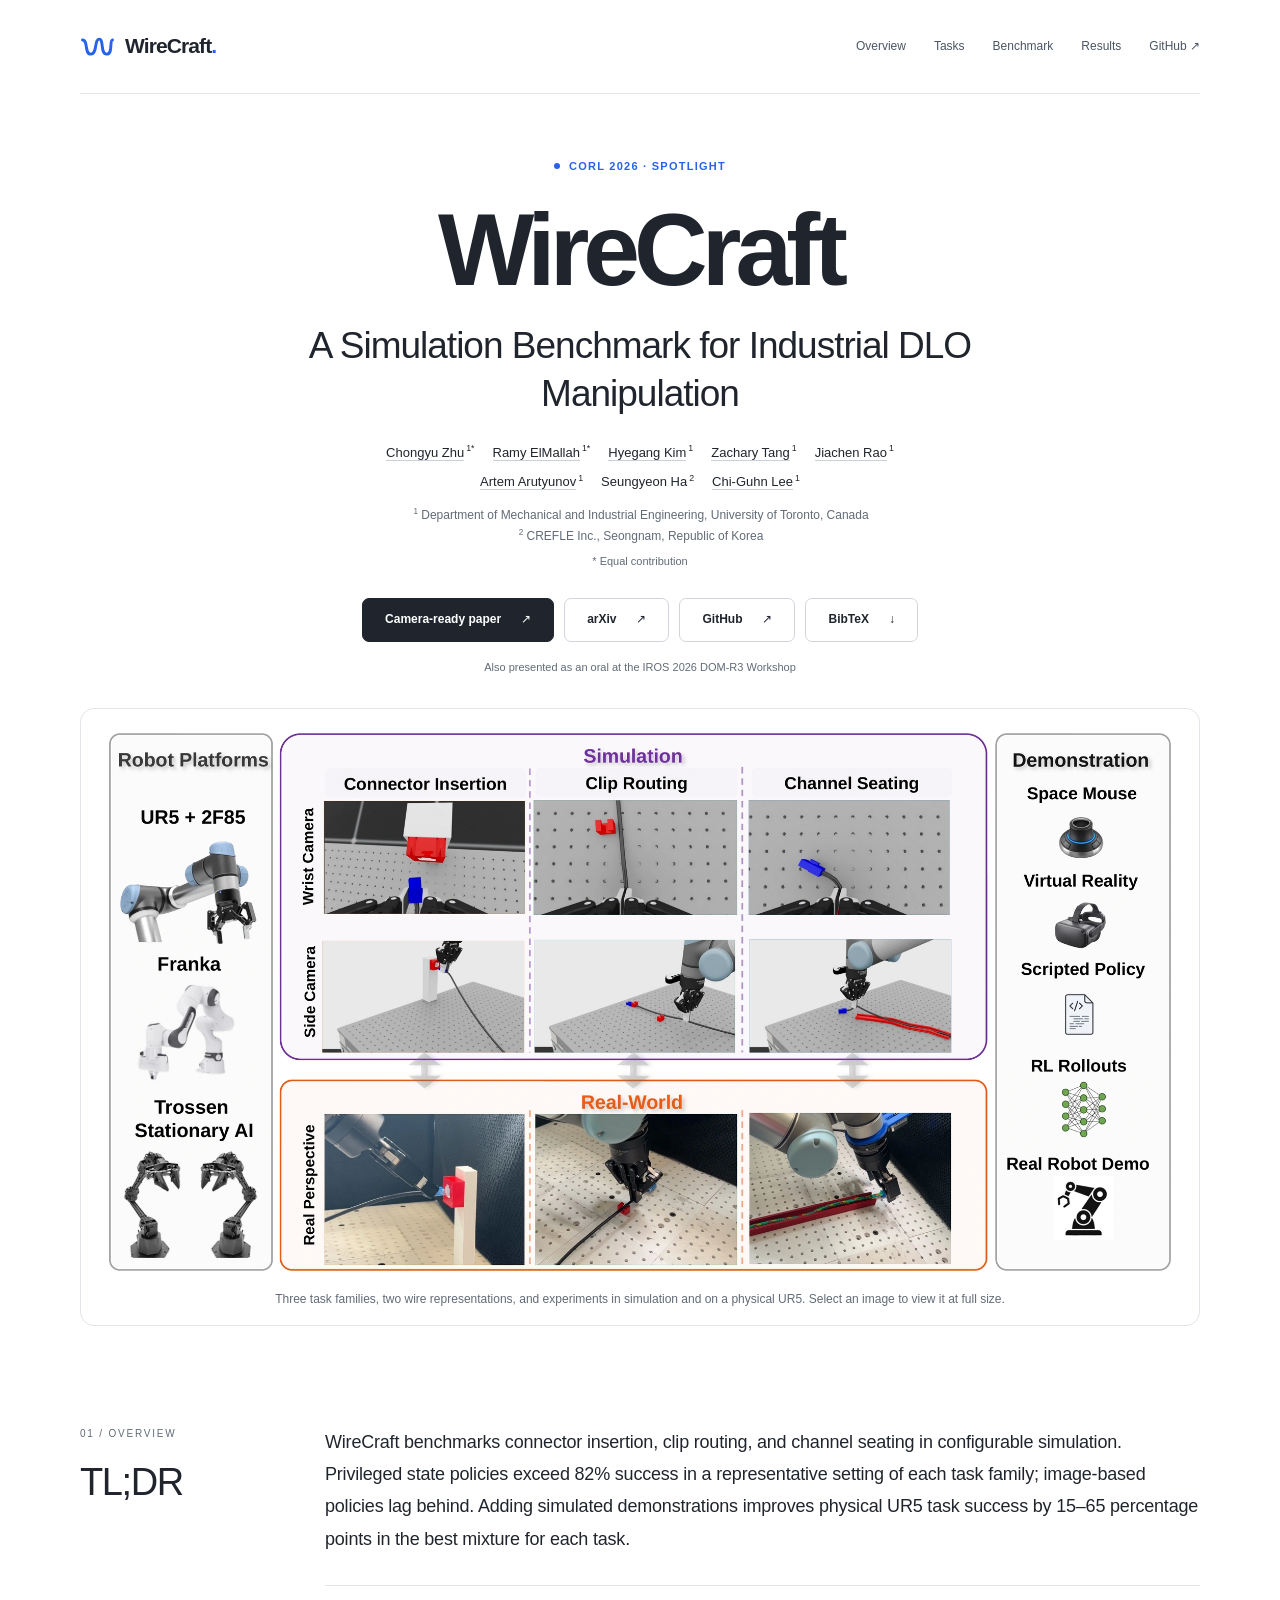
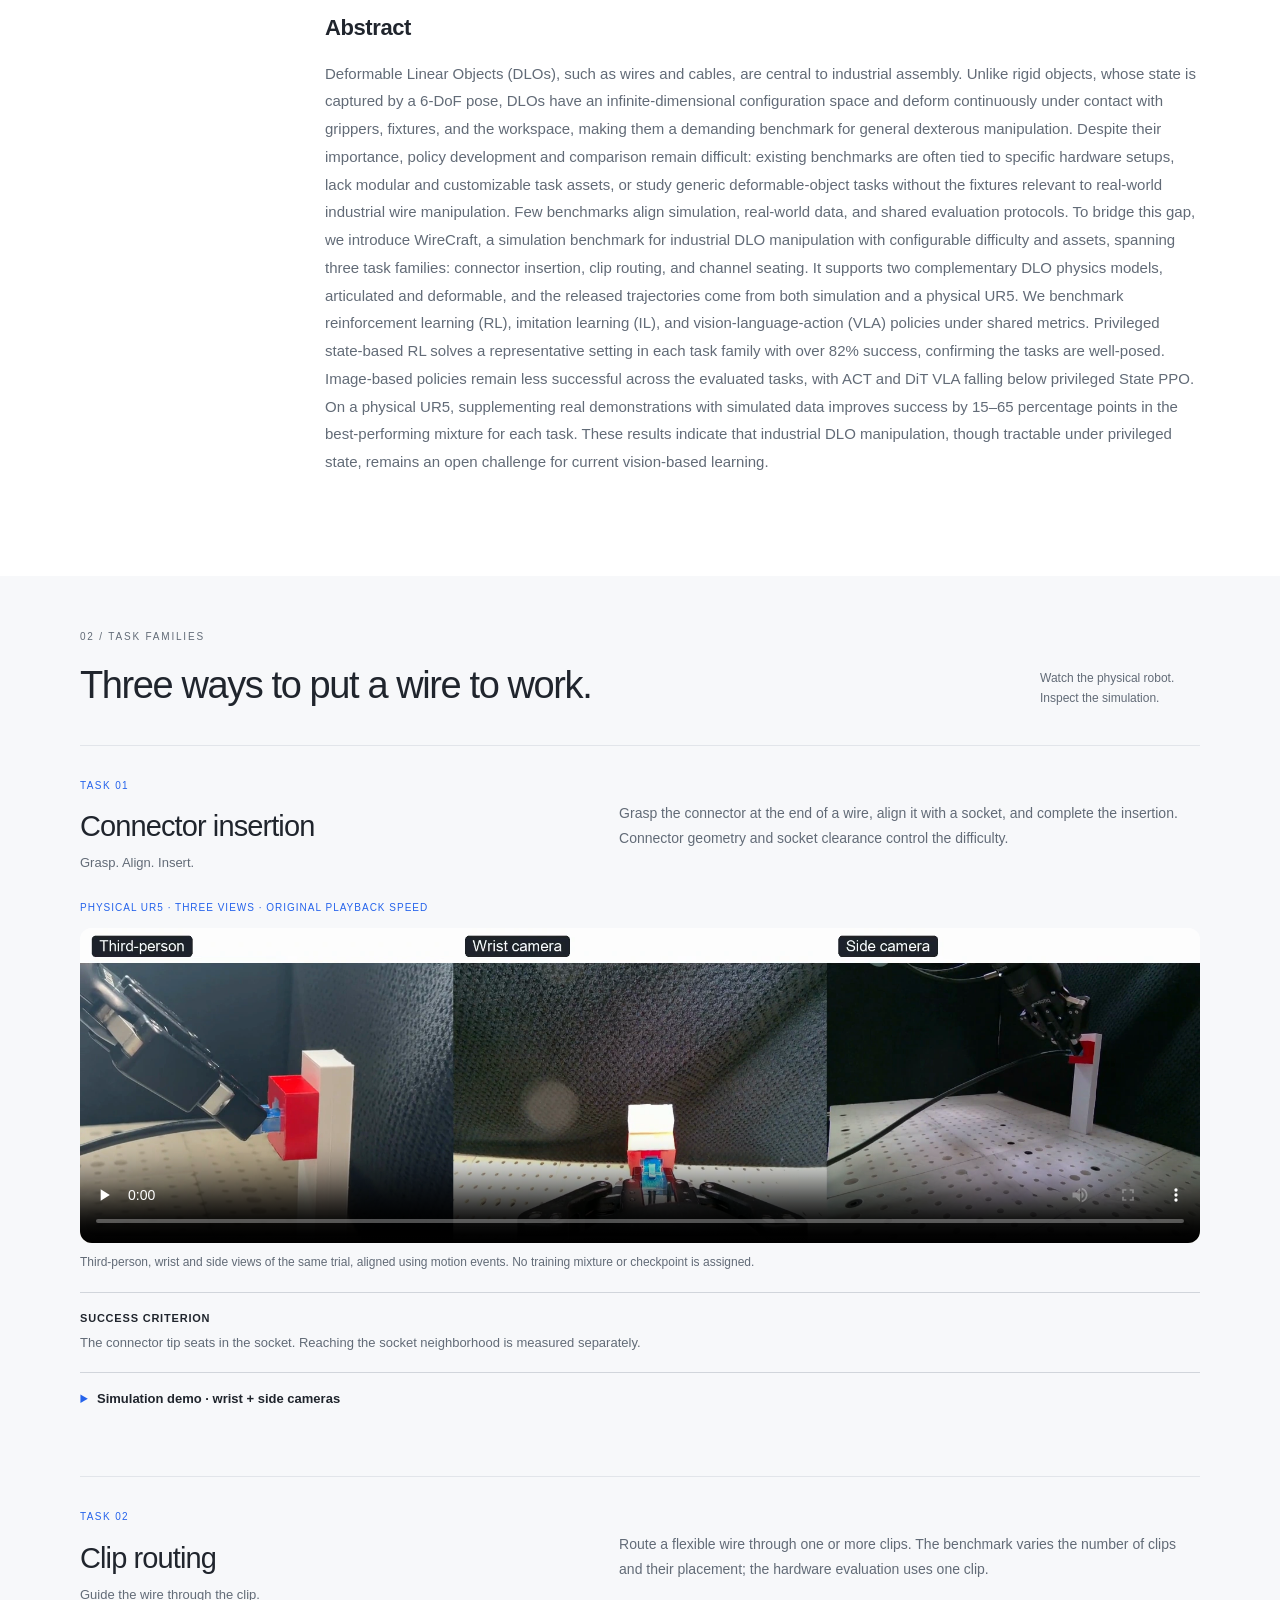
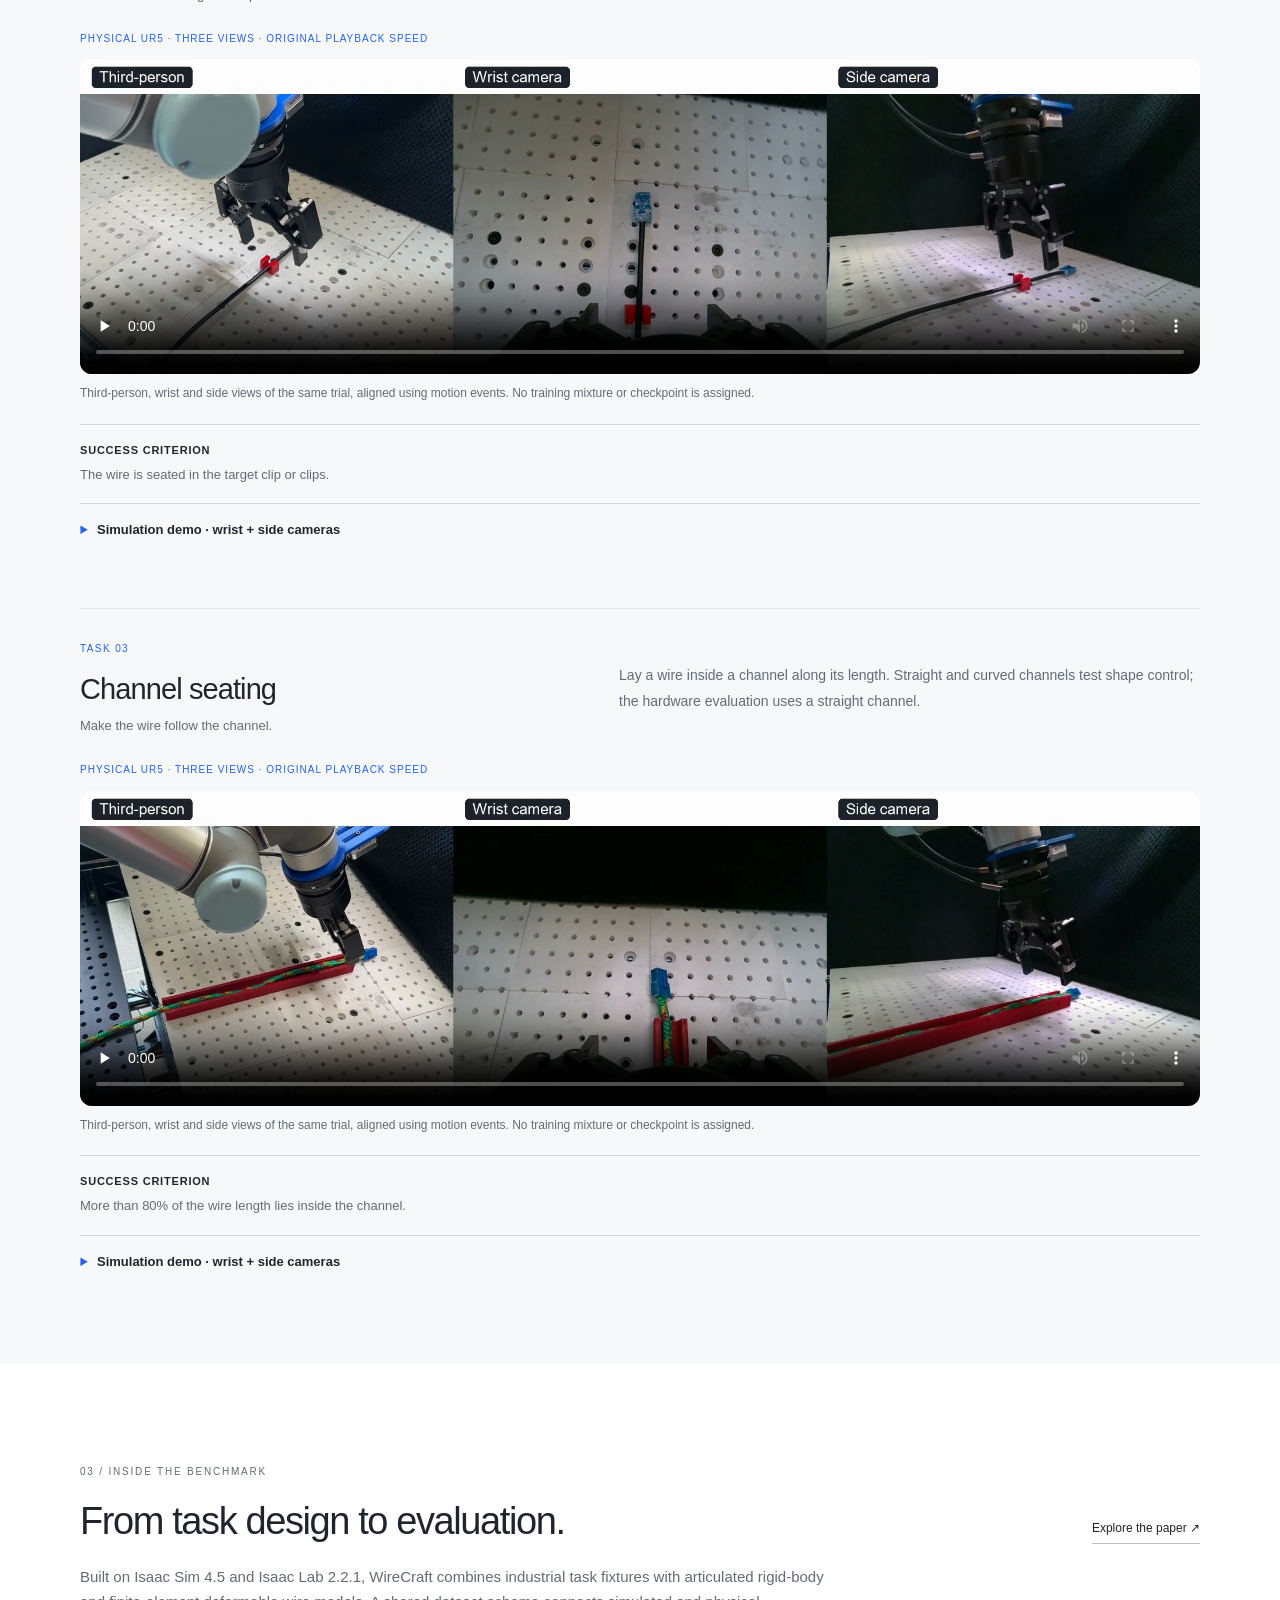
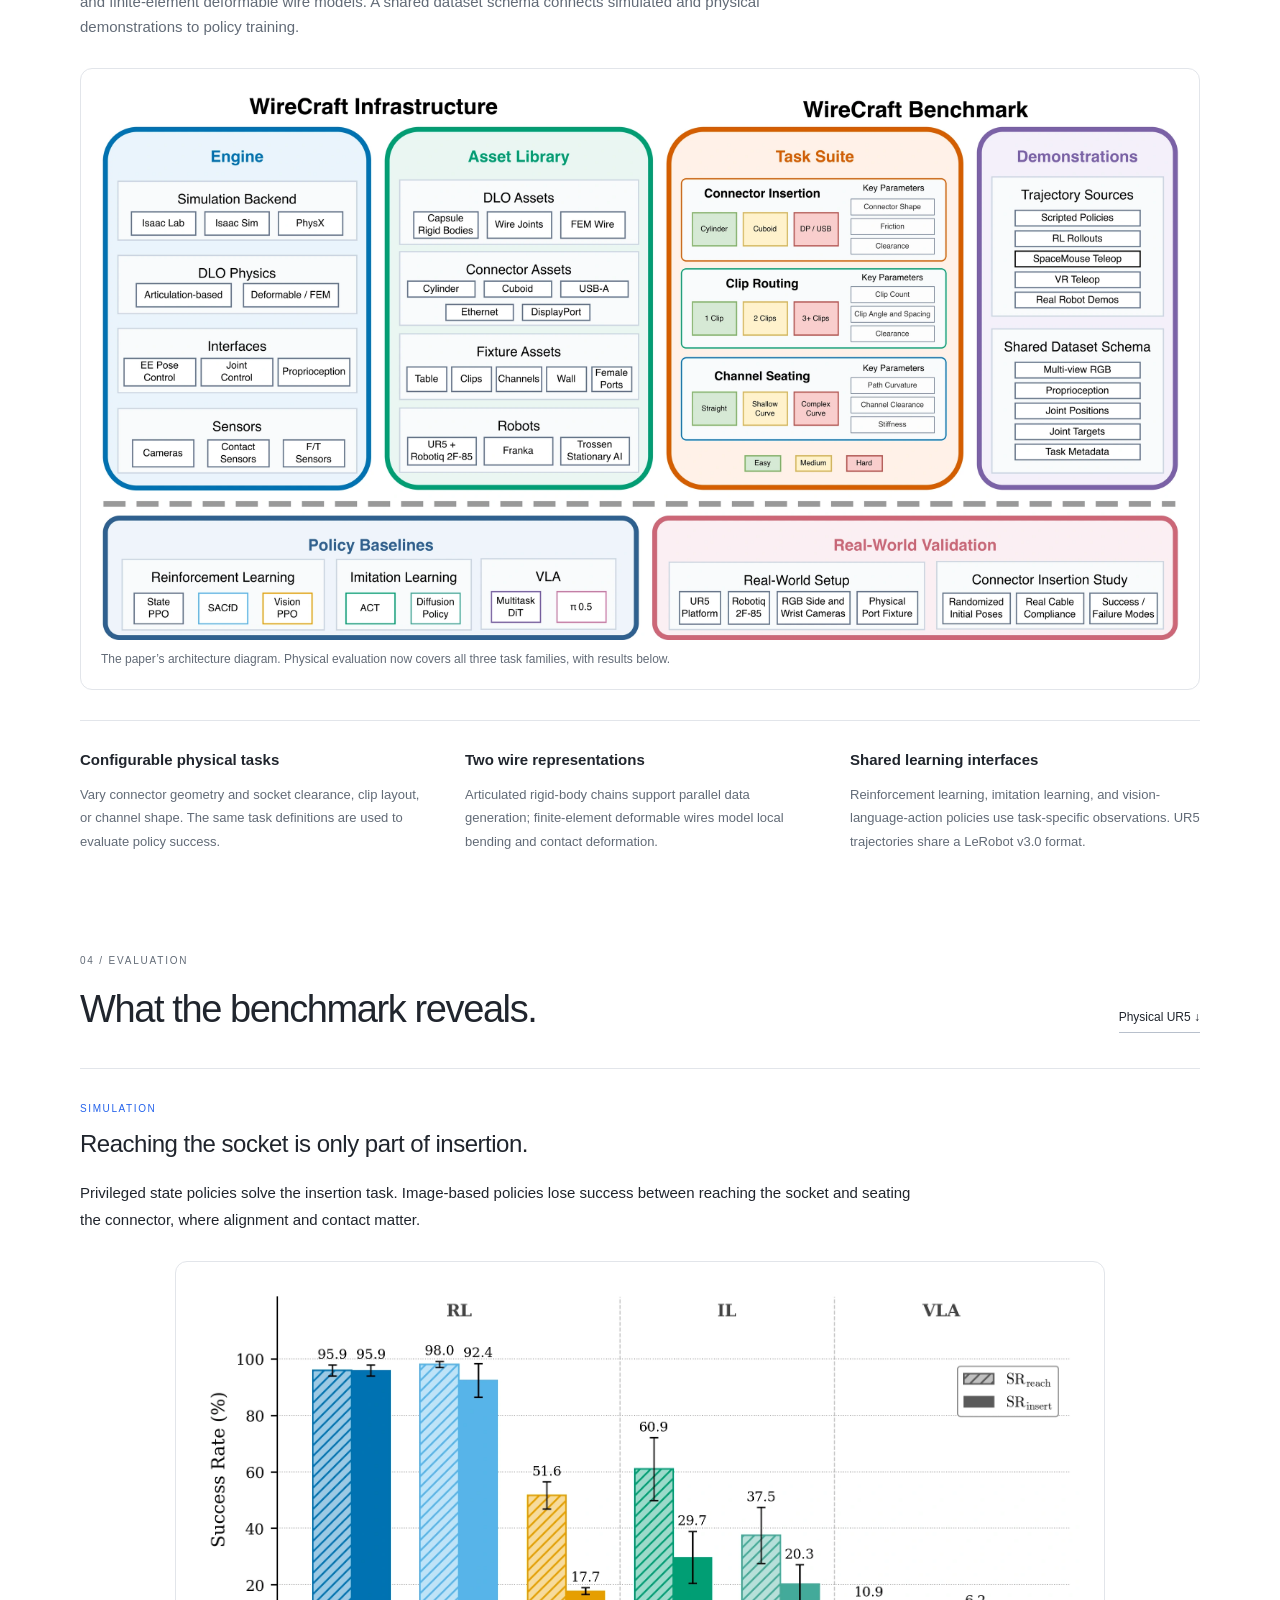
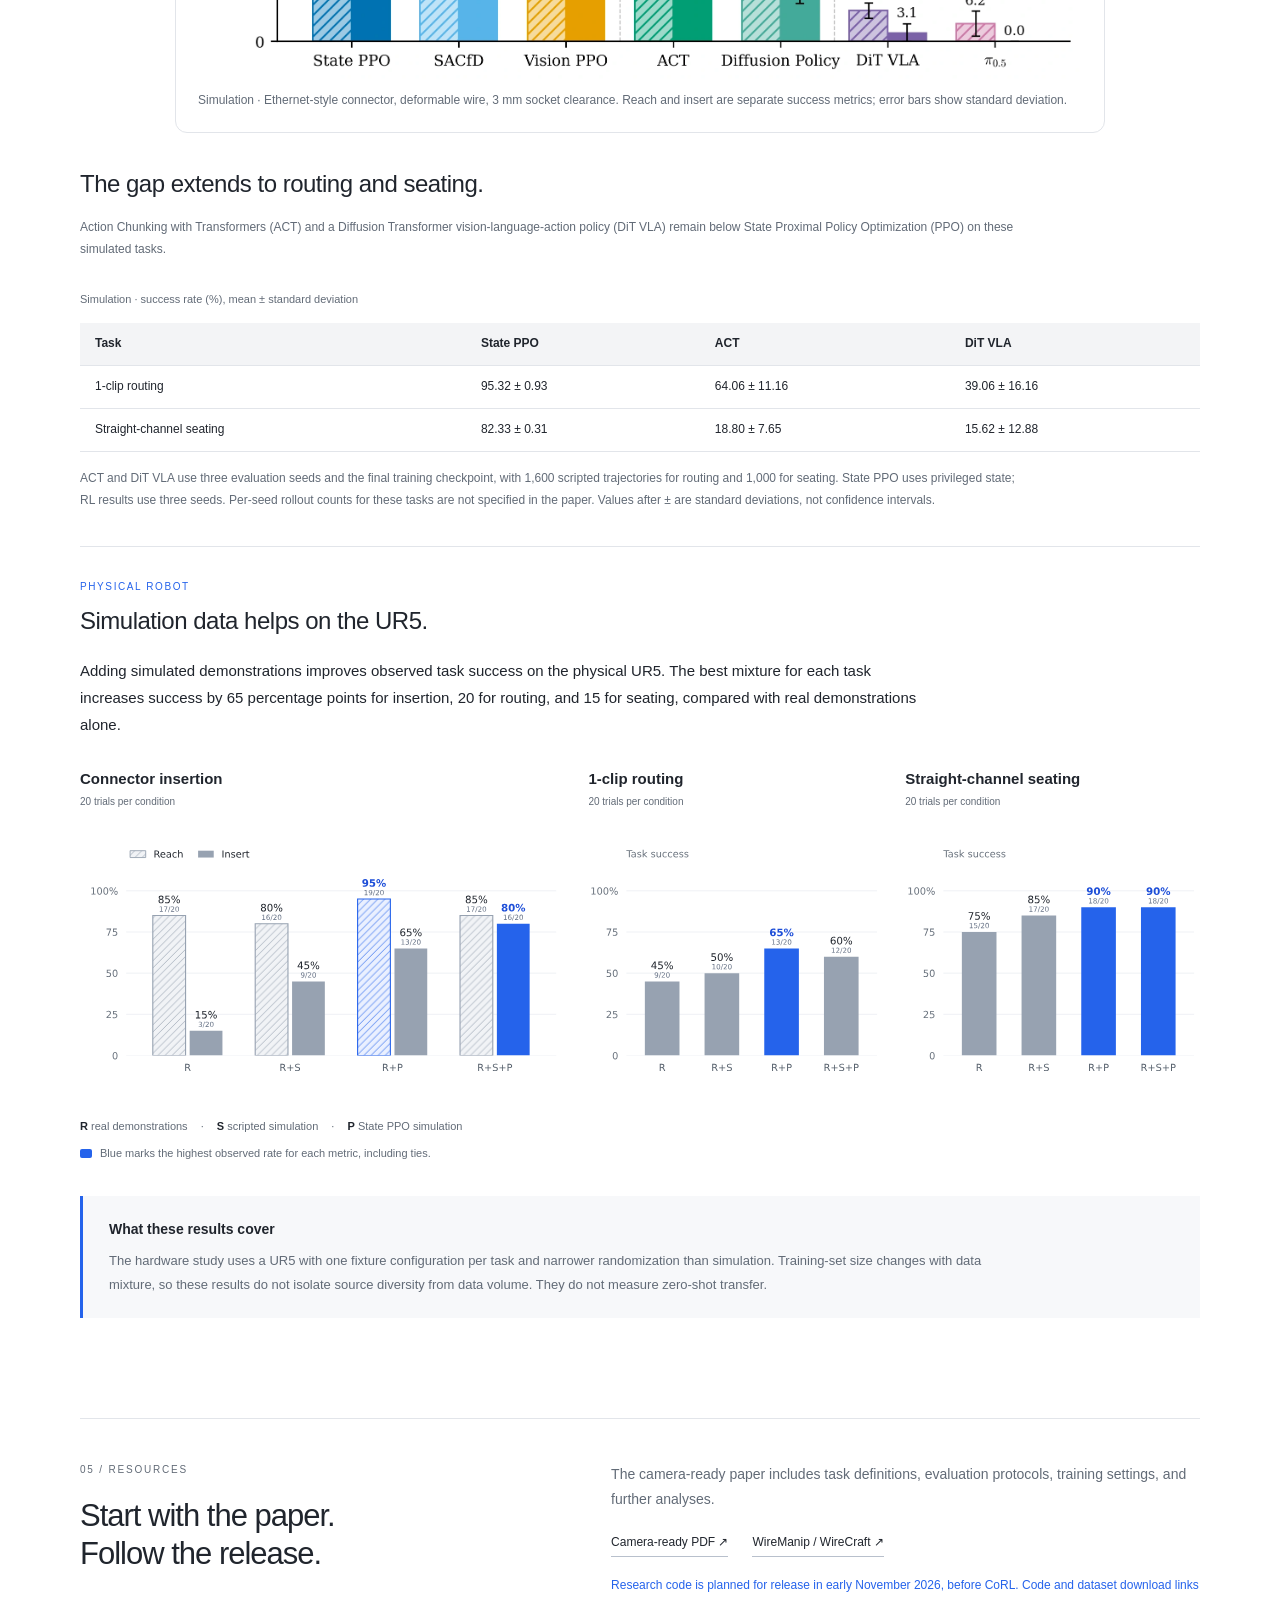
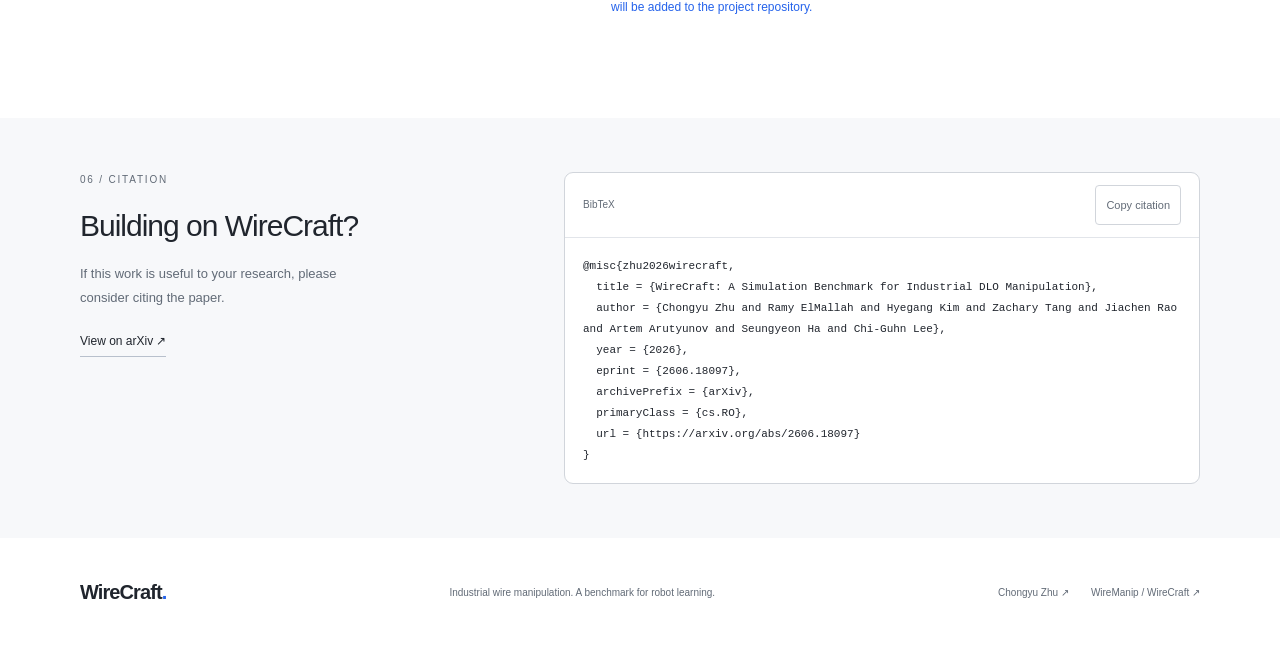
==== commit 07d35f16: "Collapse optional simulation demos by default" ====
--- a/docs/index.html
+++ b/docs/index.html
@@ -37,7 +37,7 @@
     </section>
     <section class="tasks section-space" id="tasks" aria-labelledby="tasks-title">
       <div class="shell"><div class="section-heading horizontal"><div><p class="eyebrow">02 / Task families</p><h2 id="tasks-title">Three ways to put a wire to work.</h2></div><p class="section-aside">Watch the physical robot.<br> Inspect the simulation.</p></div>
-      <div class="task-list"><article class="task-panel" id="task-insertion" aria-labelledby="task-title-insertion"><div class="task-copy"><div class="task-heading"><p class="task-number">TASK 01</p><h3 id="task-title-insertion">Connector insertion</h3><p class="task-subtitle">Grasp. Align. Insert.</p></div><p class="task-description">Grasp the connector at the end of a wire, align it with a socket, and complete the insertion. Connector geometry and socket clearance control the difficulty.</p></div><div class="task-demo"><p class="media-tag">Physical UR5 · three views · original playback speed</p><figure class="media"><video controls playsinline preload="none" poster="assets/media/real-insertion-multiview-v2-poster.webp" aria-label="Third-person, wrist and side views of the same physical UR5 connector insertion trial."><source src="assets/media/real-insertion-multiview-v2.mp4" type="video/mp4"><a href="assets/media/real-insertion-multiview-v2.mp4">Download this video</a>.</video><figcaption>Third-person, wrist and side views of the same trial, aligned using motion events. No training mixture or checkpoint is assigned.</figcaption></figure></div><p class="task-criterion"><strong>Success criterion</strong>The connector tip seats in the socket. Reaching the socket neighborhood is measured separately.</p><div class="simulation-demo"><p class="media-tag">General simulation environment · synchronized camera views</p><figure class="media"><video controls playsinline preload="none" poster="assets/media/sim-insertion-presentation-poster.webp" aria-label="Synchronized wrist and side camera views of the insertion demo from the WireCraft presentation."><source src="assets/media/sim-insertion-presentation.mp4" type="video/mp4"><a href="assets/media/sim-insertion-presentation.mp4">Download this video</a>.</video><figcaption>Synchronized wrist and side camera views. These demos show the general WireCraft simulation environment, without real-to-sim calibration or matching to our physical UR5 setup.</figcaption></figure></div></article><article class="task-panel" id="task-routing" aria-labelledby="task-title-routing"><div class="task-copy"><div class="task-heading"><p class="task-number">TASK 02</p><h3 id="task-title-routing">Clip routing</h3><p class="task-subtitle">Guide the wire through the clip.</p></div><p class="task-description">Route a flexible wire through one or more clips. The benchmark varies the number of clips and their placement; the hardware evaluation uses one clip.</p></div><div class="task-demo"><p class="media-tag">Physical UR5 · three views · original playback speed</p><figure class="media"><video controls playsinline preload="none" poster="assets/media/real-routing-multiview-v2-poster.webp" aria-label="Third-person, wrist and side views of the same physical UR5 clip routing trial."><source src="assets/media/real-routing-multiview-v2.mp4" type="video/mp4"><a href="assets/media/real-routing-multiview-v2.mp4">Download this video</a>.</video><figcaption>Third-person, wrist and side views of the same trial, aligned using motion events. No training mixture or checkpoint is assigned.</figcaption></figure></div><p class="task-criterion"><strong>Success criterion</strong>The wire is seated in the target clip or clips.</p><div class="simulation-demo"><p class="media-tag">General simulation environment · synchronized camera views</p><figure class="media"><video controls playsinline preload="none" poster="assets/media/sim-routing-presentation-poster.webp" aria-label="Synchronized wrist and side camera views of the routing demo from the WireCraft presentation."><source src="assets/media/sim-routing-presentation.mp4" type="video/mp4"><a href="assets/media/sim-routing-presentation.mp4">Download this video</a>.</video><figcaption>Synchronized wrist and side camera views. These demos show the general WireCraft simulation environment, without real-to-sim calibration or matching to our physical UR5 setup.</figcaption></figure></div></article><article class="task-panel" id="task-seating" aria-labelledby="task-title-seating"><div class="task-copy"><div class="task-heading"><p class="task-number">TASK 03</p><h3 id="task-title-seating">Channel seating</h3><p class="task-subtitle">Make the wire follow the channel.</p></div><p class="task-description">Lay a wire inside a channel along its length. Straight and curved channels test shape control; the hardware evaluation uses a straight channel.</p></div><div class="task-demo"><p class="media-tag">Physical UR5 · three views · original playback speed</p><figure class="media"><video controls playsinline preload="none" poster="assets/media/real-seating-multiview-v2-poster.webp" aria-label="Third-person, wrist and side views of the same physical UR5 channel seating trial."><source src="assets/media/real-seating-multiview-v2.mp4" type="video/mp4"><a href="assets/media/real-seating-multiview-v2.mp4">Download this video</a>.</video><figcaption>Third-person, wrist and side views of the same trial, aligned using motion events. No training mixture or checkpoint is assigned.</figcaption></figure></div><p class="task-criterion"><strong>Success criterion</strong>More than 80% of the wire length lies inside the channel.</p><div class="simulation-demo"><p class="media-tag">General simulation environment · synchronized camera views</p><figure class="media"><video controls playsinline preload="none" poster="assets/media/sim-seating-presentation-poster.webp" aria-label="Synchronized wrist and side camera views of the seating demo from the WireCraft presentation."><source src="assets/media/sim-seating-presentation.mp4" type="video/mp4"><a href="assets/media/sim-seating-presentation.mp4">Download this video</a>.</video><figcaption>Synchronized wrist and side camera views. These demos show the general WireCraft simulation environment, without real-to-sim calibration or matching to our physical UR5 setup.</figcaption></figure></div></article></div></div>
+      <div class="task-list"><article class="task-panel" id="task-insertion" aria-labelledby="task-title-insertion"><div class="task-copy"><div class="task-heading"><p class="task-number">TASK 01</p><h3 id="task-title-insertion">Connector insertion</h3><p class="task-subtitle">Grasp. Align. Insert.</p></div><p class="task-description">Grasp the connector at the end of a wire, align it with a socket, and complete the insertion. Connector geometry and socket clearance control the difficulty.</p></div><div class="task-demo"><p class="media-tag">Physical UR5 · three views · original playback speed</p><figure class="media"><video controls playsinline preload="none" poster="assets/media/real-insertion-multiview-v2-poster.webp" aria-label="Third-person, wrist and side views of the same physical UR5 connector insertion trial."><source src="assets/media/real-insertion-multiview-v2.mp4" type="video/mp4"><a href="assets/media/real-insertion-multiview-v2.mp4">Download this video</a>.</video><figcaption>Third-person, wrist and side views of the same trial, aligned using motion events. No training mixture or checkpoint is assigned.</figcaption></figure></div><p class="task-criterion"><strong>Success criterion</strong>The connector tip seats in the socket. Reaching the socket neighborhood is measured separately.</p><details class="simulation-demo"><summary>Simulation demo · wrist + side cameras</summary><figure class="media"><video controls playsinline preload="none" poster="assets/media/sim-insertion-presentation-poster.webp" aria-label="Synchronized wrist and side camera views of the insertion demo from the WireCraft presentation."><source src="assets/media/sim-insertion-presentation.mp4" type="video/mp4"><a href="assets/media/sim-insertion-presentation.mp4">Download this video</a>.</video><figcaption>Synchronized wrist and side camera views. These demos show the general WireCraft simulation environment, without real-to-sim calibration or matching to our physical UR5 setup.</figcaption></figure></details></article><article class="task-panel" id="task-routing" aria-labelledby="task-title-routing"><div class="task-copy"><div class="task-heading"><p class="task-number">TASK 02</p><h3 id="task-title-routing">Clip routing</h3><p class="task-subtitle">Guide the wire through the clip.</p></div><p class="task-description">Route a flexible wire through one or more clips. The benchmark varies the number of clips and their placement; the hardware evaluation uses one clip.</p></div><div class="task-demo"><p class="media-tag">Physical UR5 · three views · original playback speed</p><figure class="media"><video controls playsinline preload="none" poster="assets/media/real-routing-multiview-v2-poster.webp" aria-label="Third-person, wrist and side views of the same physical UR5 clip routing trial."><source src="assets/media/real-routing-multiview-v2.mp4" type="video/mp4"><a href="assets/media/real-routing-multiview-v2.mp4">Download this video</a>.</video><figcaption>Third-person, wrist and side views of the same trial, aligned using motion events. No training mixture or checkpoint is assigned.</figcaption></figure></div><p class="task-criterion"><strong>Success criterion</strong>The wire is seated in the target clip or clips.</p><details class="simulation-demo"><summary>Simulation demo · wrist + side cameras</summary><figure class="media"><video controls playsinline preload="none" poster="assets/media/sim-routing-presentation-poster.webp" aria-label="Synchronized wrist and side camera views of the routing demo from the WireCraft presentation."><source src="assets/media/sim-routing-presentation.mp4" type="video/mp4"><a href="assets/media/sim-routing-presentation.mp4">Download this video</a>.</video><figcaption>Synchronized wrist and side camera views. These demos show the general WireCraft simulation environment, without real-to-sim calibration or matching to our physical UR5 setup.</figcaption></figure></details></article><article class="task-panel" id="task-seating" aria-labelledby="task-title-seating"><div class="task-copy"><div class="task-heading"><p class="task-number">TASK 03</p><h3 id="task-title-seating">Channel seating</h3><p class="task-subtitle">Make the wire follow the channel.</p></div><p class="task-description">Lay a wire inside a channel along its length. Straight and curved channels test shape control; the hardware evaluation uses a straight channel.</p></div><div class="task-demo"><p class="media-tag">Physical UR5 · three views · original playback speed</p><figure class="media"><video controls playsinline preload="none" poster="assets/media/real-seating-multiview-v2-poster.webp" aria-label="Third-person, wrist and side views of the same physical UR5 channel seating trial."><source src="assets/media/real-seating-multiview-v2.mp4" type="video/mp4"><a href="assets/media/real-seating-multiview-v2.mp4">Download this video</a>.</video><figcaption>Third-person, wrist and side views of the same trial, aligned using motion events. No training mixture or checkpoint is assigned.</figcaption></figure></div><p class="task-criterion"><strong>Success criterion</strong>More than 80% of the wire length lies inside the channel.</p><details class="simulation-demo"><summary>Simulation demo · wrist + side cameras</summary><figure class="media"><video controls playsinline preload="none" poster="assets/media/sim-seating-presentation-poster.webp" aria-label="Synchronized wrist and side camera views of the seating demo from the WireCraft presentation."><source src="assets/media/sim-seating-presentation.mp4" type="video/mp4"><a href="assets/media/sim-seating-presentation.mp4">Download this video</a>.</video><figcaption>Synchronized wrist and side camera views. These demos show the general WireCraft simulation environment, without real-to-sim calibration or matching to our physical UR5 setup.</figcaption></figure></details></article></div></div>
     </section>
     <section class="benchmark shell section-space" id="benchmark" aria-labelledby="benchmark-title">
       <div class="section-heading horizontal"><div><p class="eyebrow">03 / Inside the benchmark</p><h2 id="benchmark-title">From task design to evaluation.</h2></div><a class="text-link" href="assets/paper/wirecraft-camera-ready.pdf">Explore the paper <span aria-hidden="true">↗</span></a></div>
--- a/docs/styles.css
+++ b/docs/styles.css
@@ -21,4 +21,4 @@
 .overview{grid-template-columns:180px minmax(0,1fr);gap:65px}.abstract-block{margin-top:30px;padding-top:24px;border-top:1px solid var(--line)}.abstract-block h3{font-size:22px;font-weight:550;letter-spacing:-.4px}.overview-copy .abstract{margin-top:13px;font-size:15px;line-height:1.85}.chart-key{display:flex;align-items:center;gap:8px;font-size:11px;color:var(--muted);margin-top:7px}.chart-key>span{width:12px;height:9px;background:#2563eb;border-radius:2px;flex-shrink:0}@media(max-width:760px){.overview{grid-template-columns:1fr;gap:22px}.hardware-charts{grid-template-columns:1fr}.abstract-block{margin-top:24px}}
 
 .hardware-charts{grid-template-columns:1.65fr 1fr 1fr;column-gap:22px;align-items:start}.result-chart img{width:100%;height:auto}.result-chart .chart-subtitle{margin-bottom:3px}@media(max-width:900px){.hardware-charts{grid-template-columns:1fr}.result-chart{max-width:760px}.result-chart:not(:first-child){max-width:500px}}
-.simulation-demo{margin-top:24px;border-top:1px solid #d1d5db;padding-top:24px}.simulation-demo .media{max-width:880px}.simulation-demo .media video{aspect-ratio:64/35;background:#fff}.simulation-demo .media-tag{margin-bottom:12px}
+.simulation-demo{margin-top:18px;border-top:1px solid #d1d5db;padding-top:8px}.simulation-demo .media{max-width:880px;margin-top:12px}.simulation-demo .media video{aspect-ratio:64/35;background:#fff}
